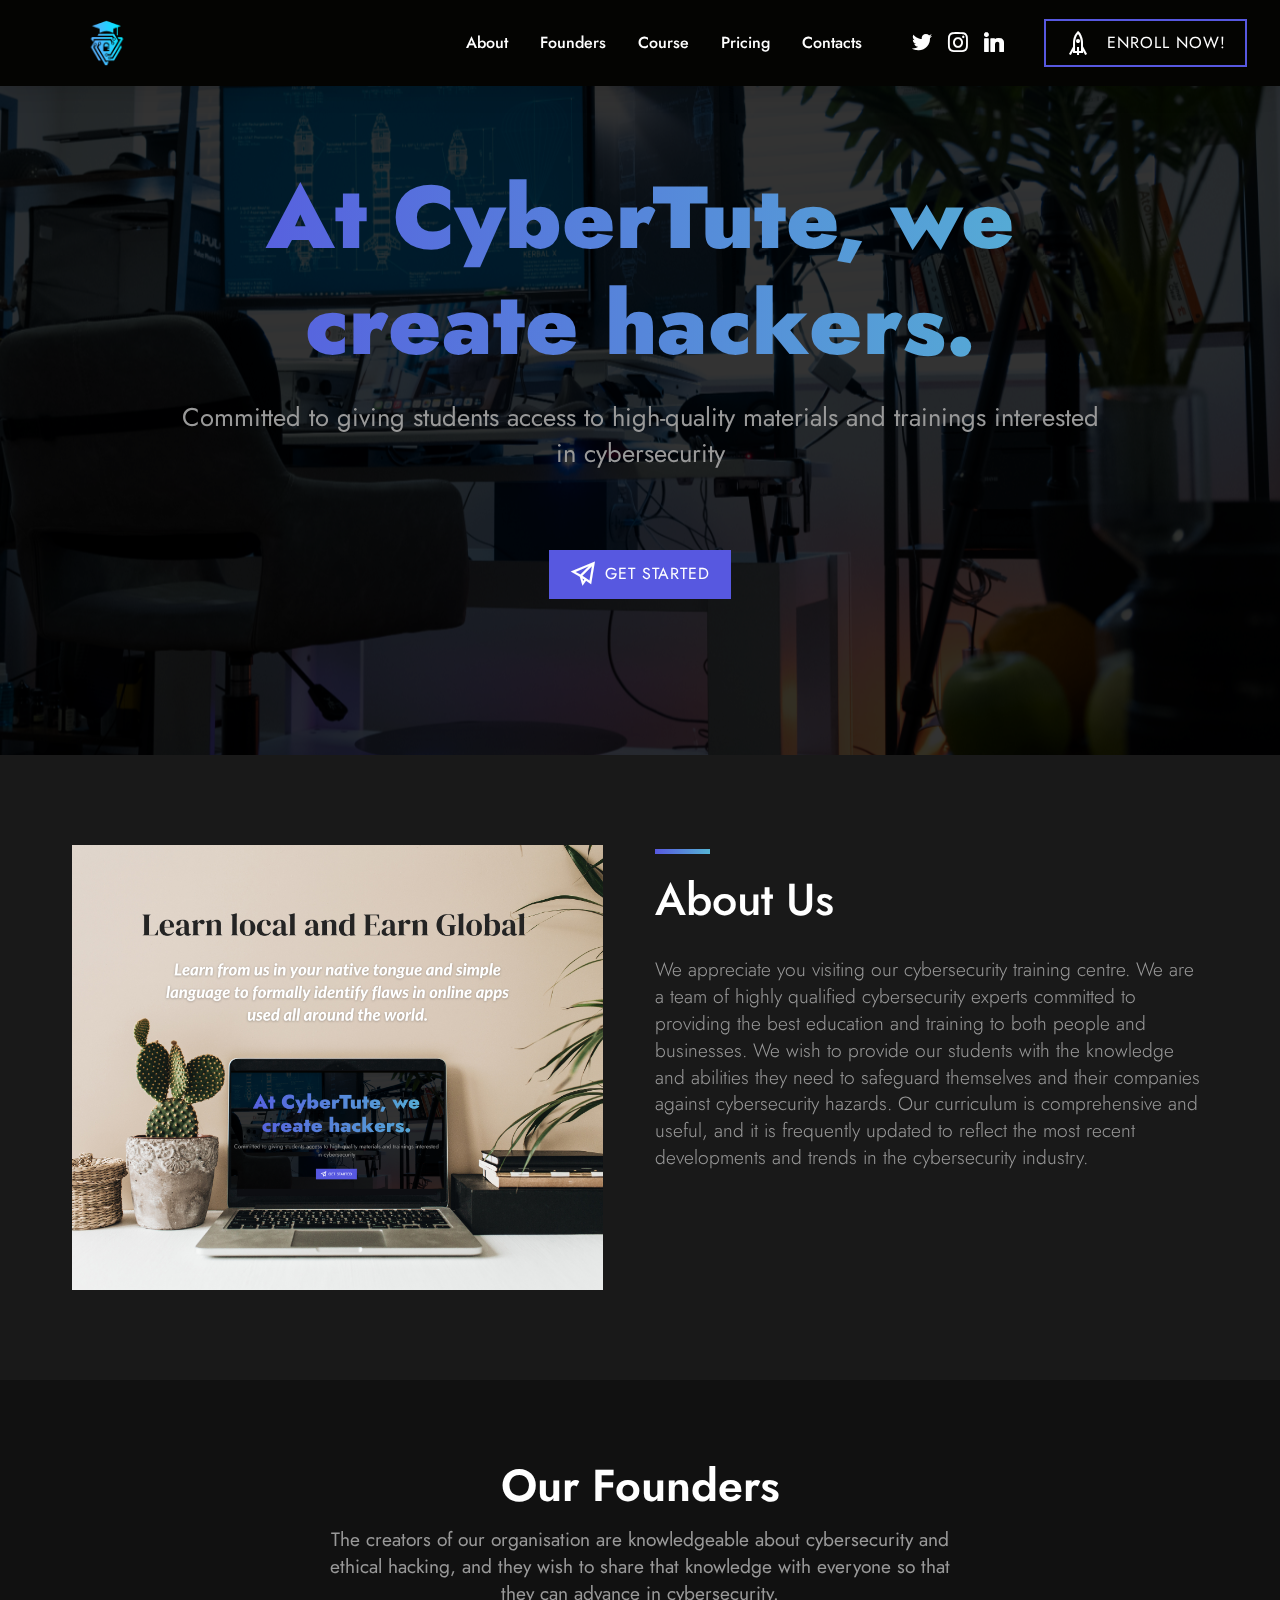
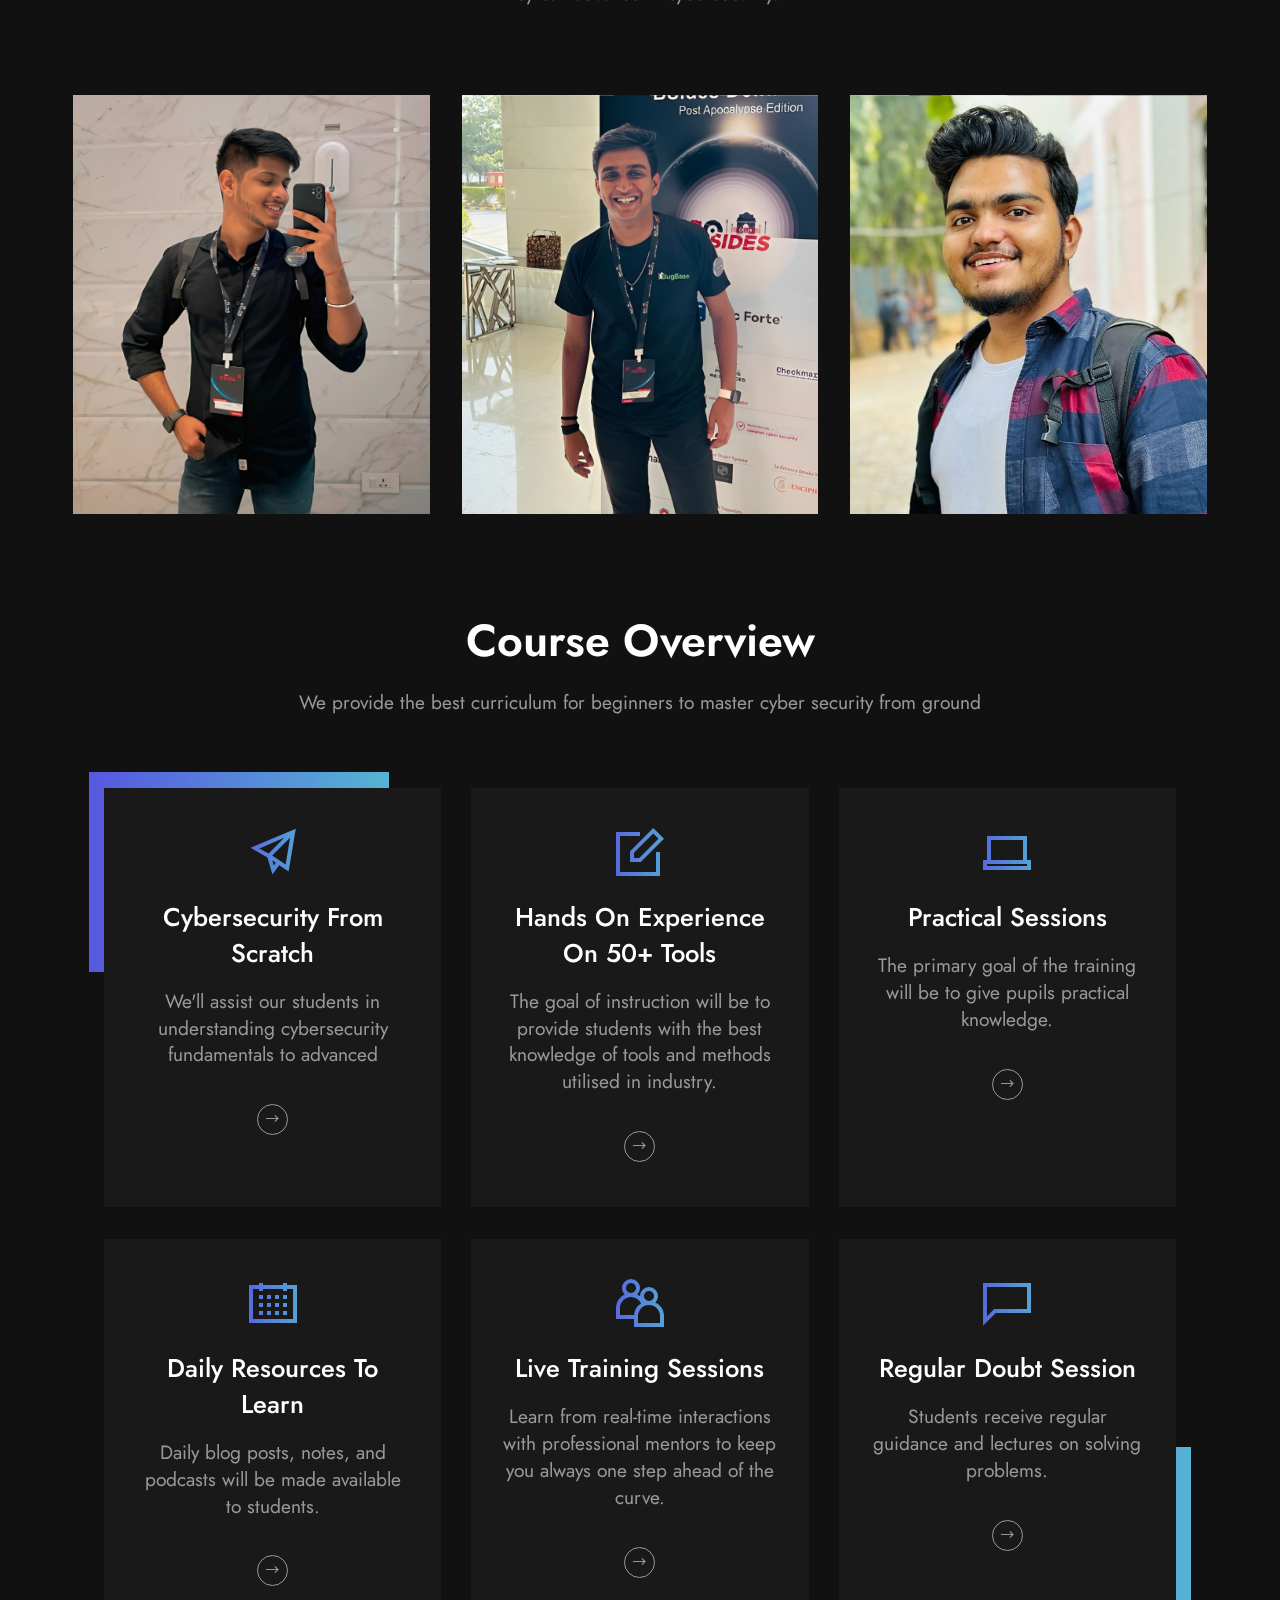
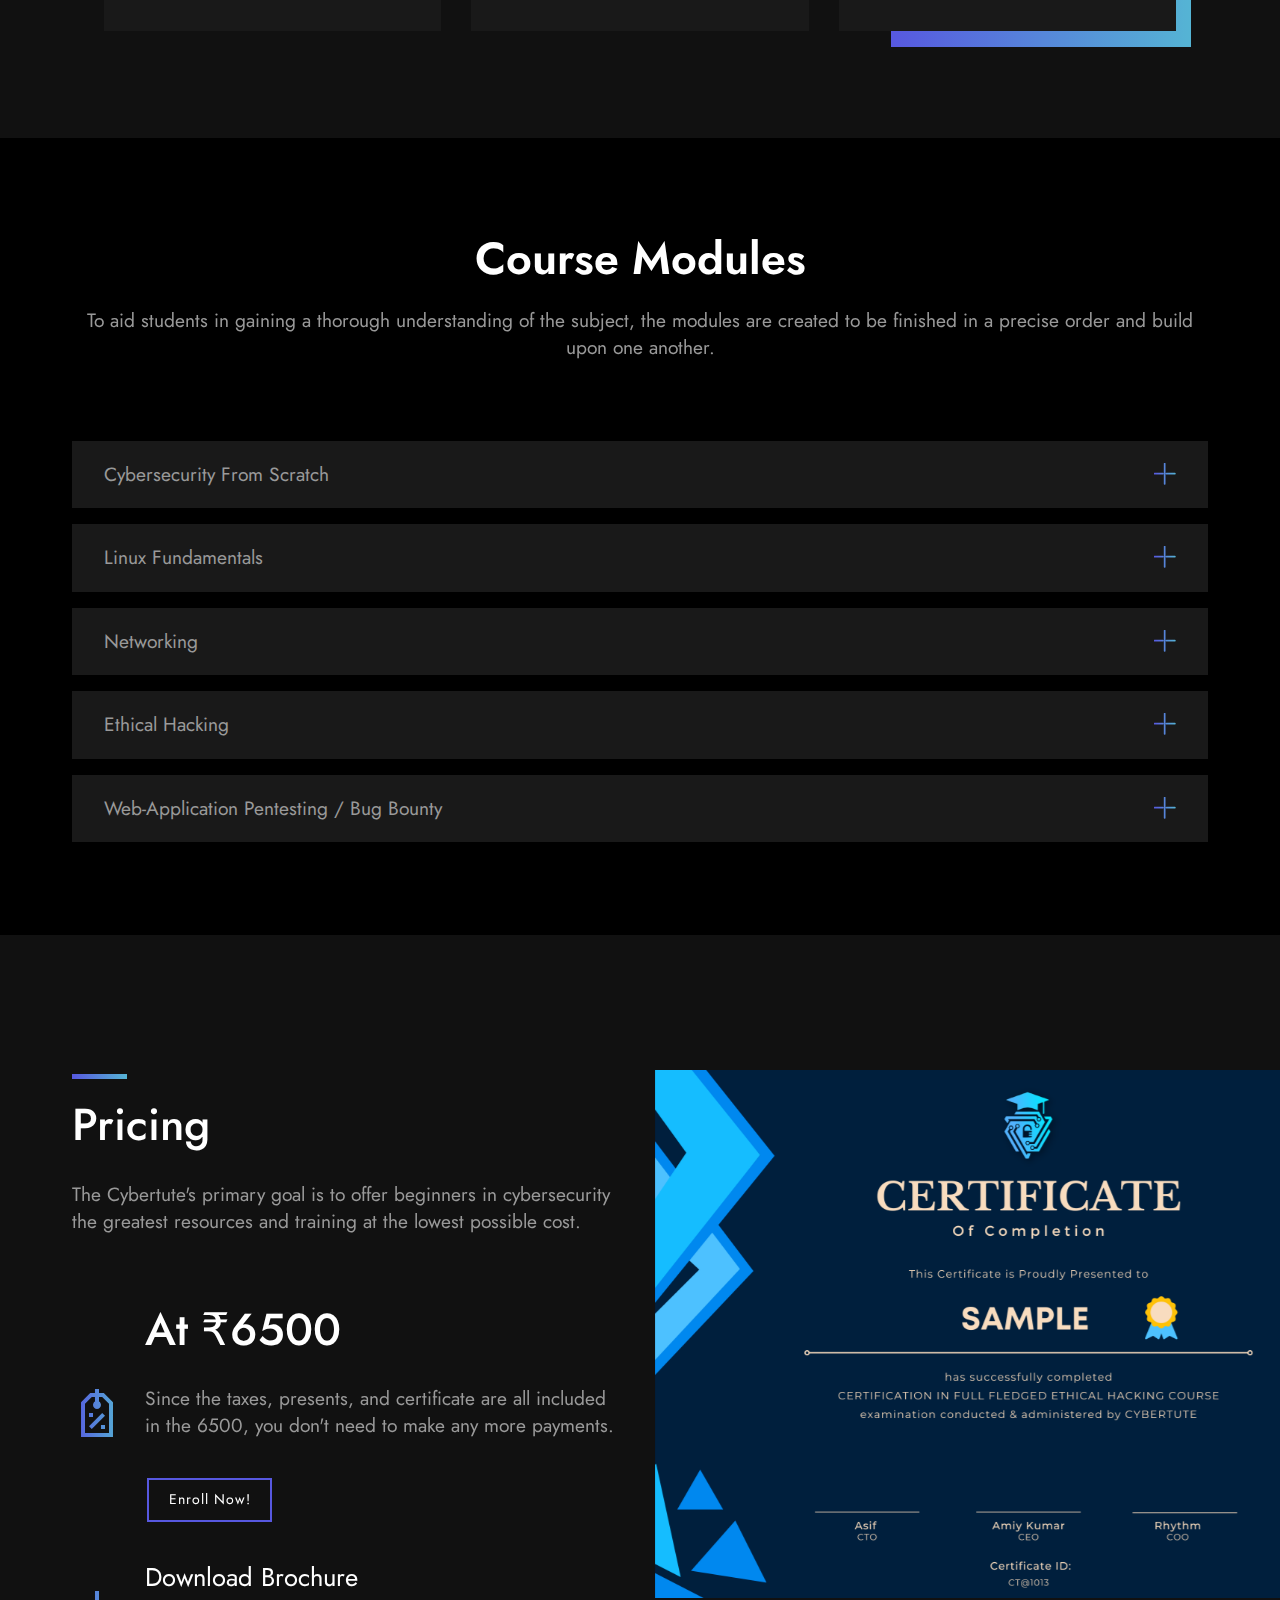
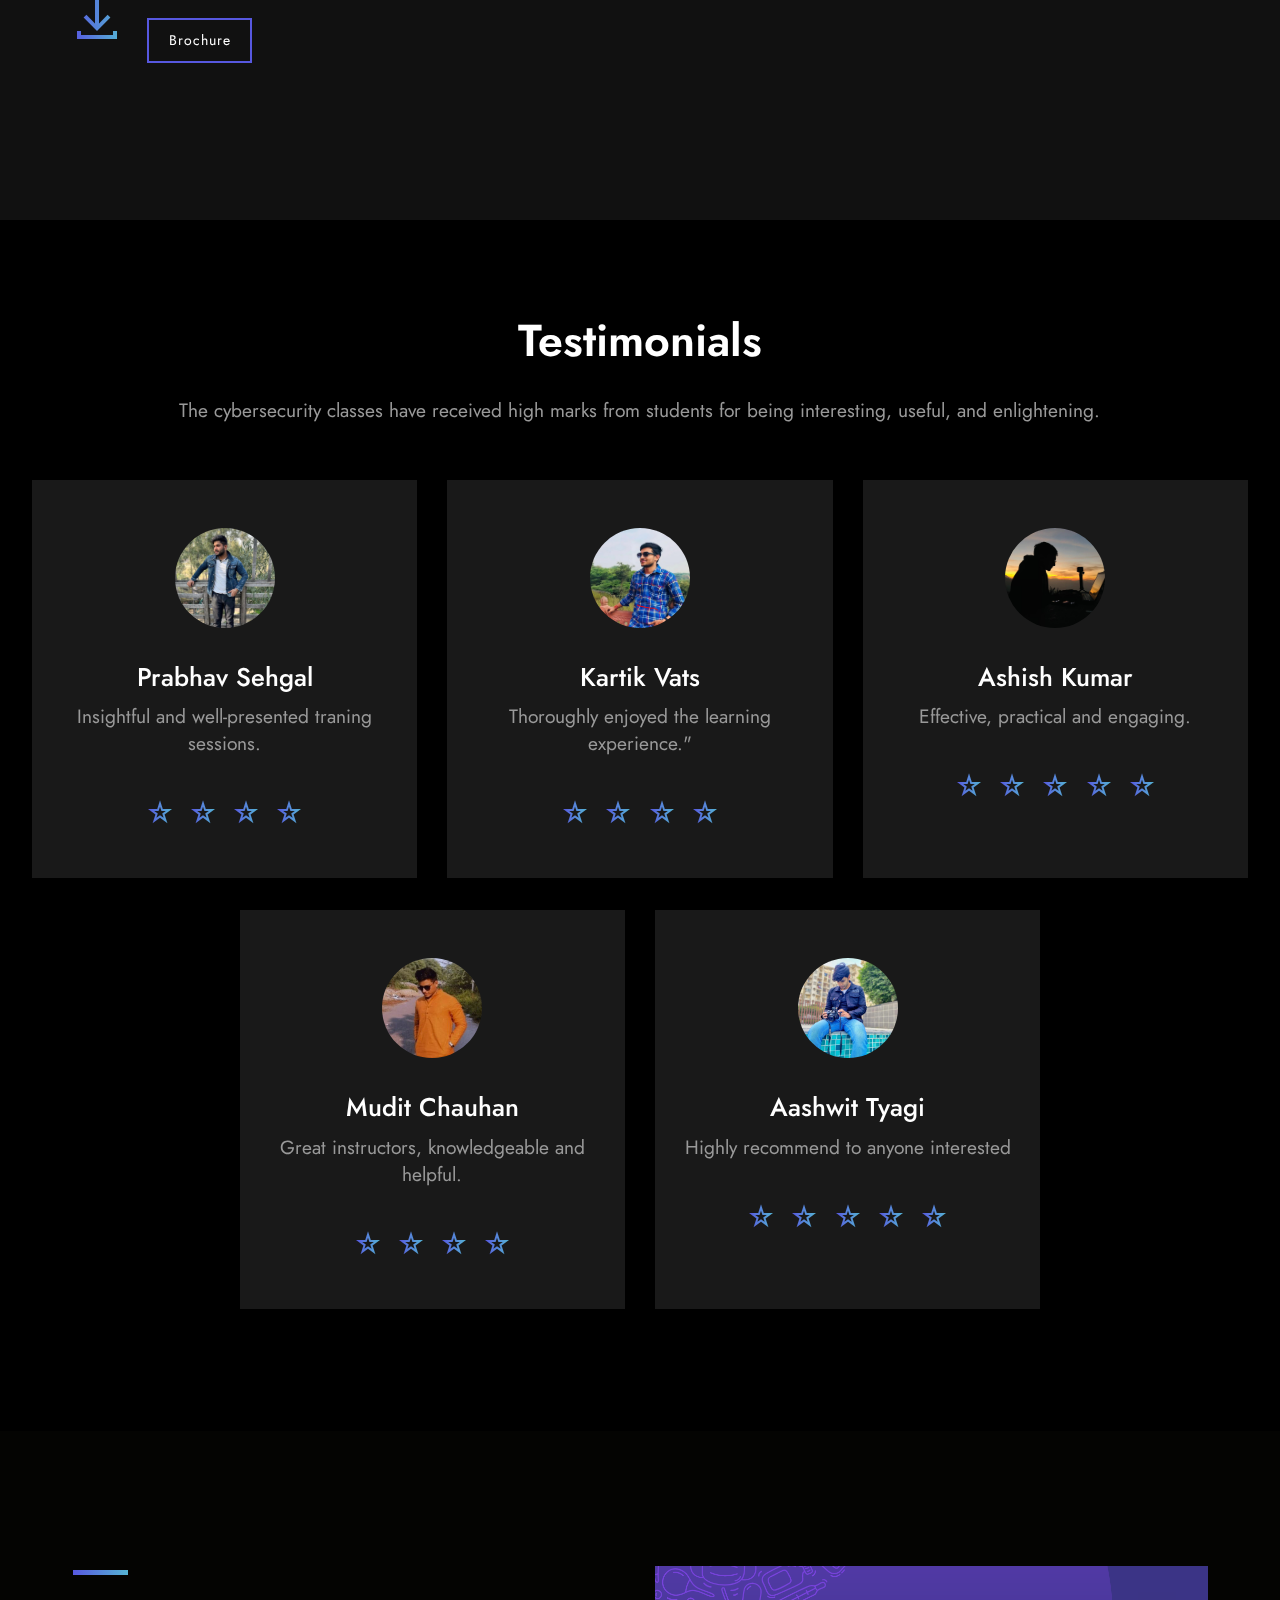
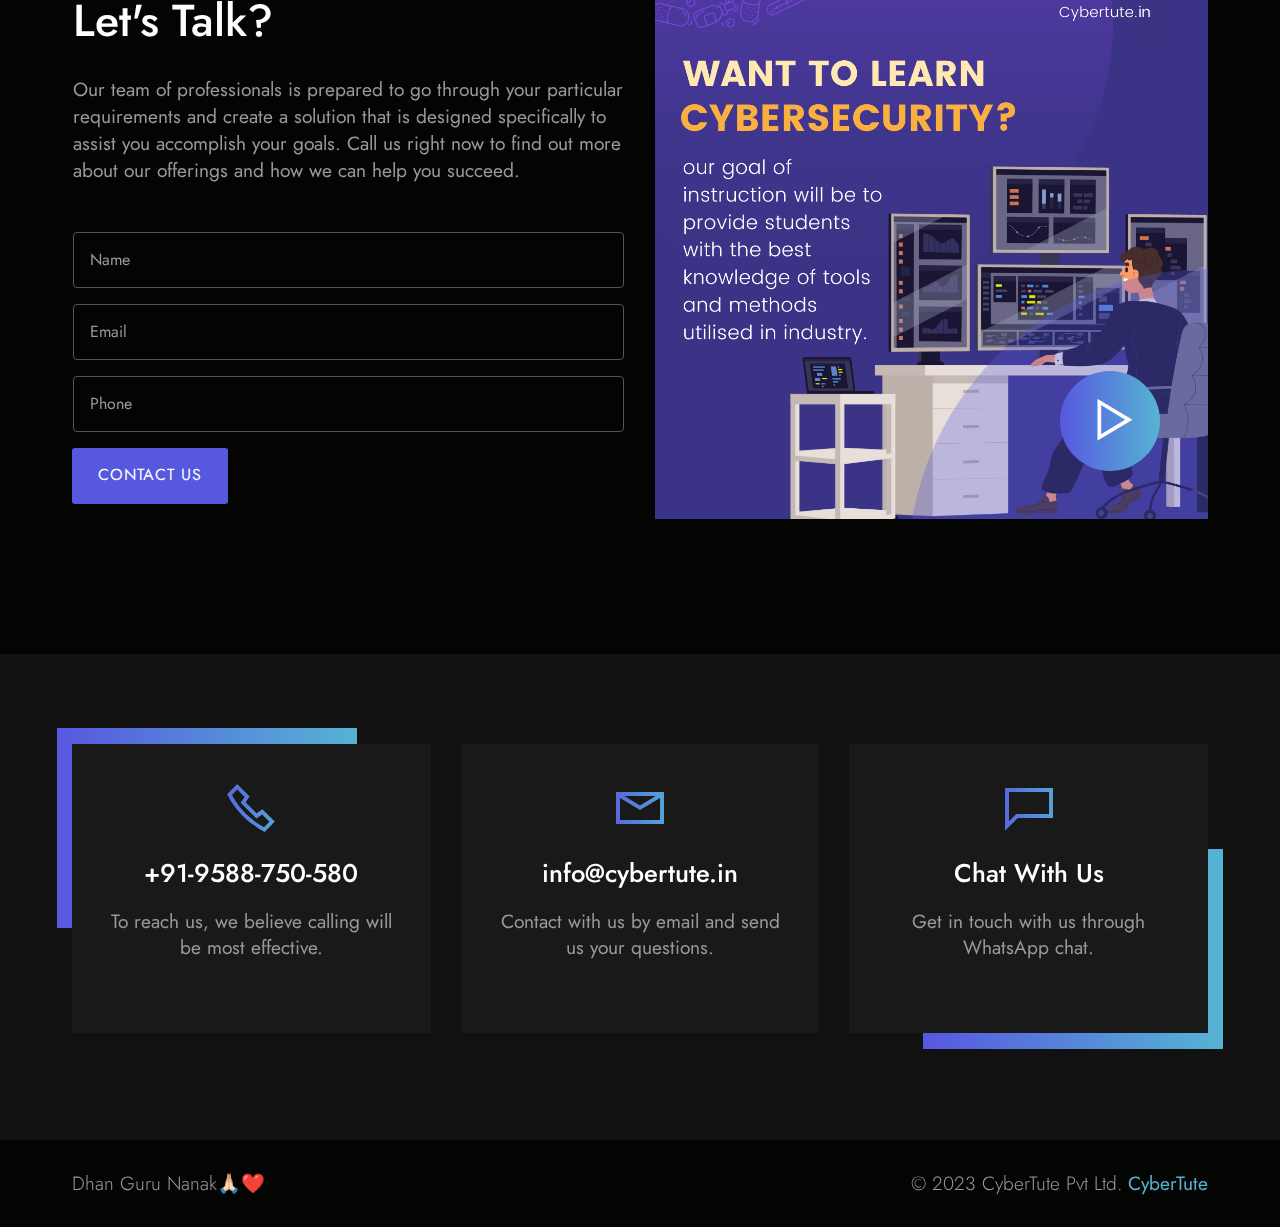
==== index.html @ b5f830bb "Add files via upload" ====
<!DOCTYPE html>
<html>

<head>
    <meta charset="UTF-8">
    <meta http-equiv="X-UA-Compatible" content="IE=edge">
    <meta name="viewport" content="width=device-width, initial-scale=1, minimum-scale=1">
    <link rel="shortcut icon" href="assets/images/3ad289c51fdf3aebe59d4b118b53c4a8.ico/favicon-96x96.png"
        type="image/x-icon">
    <meta name="description" content="CyberTute -Learn Local and Earn Global">


    <title>CyberTute - Learn Local and Earn Global</title>
    <link rel="stylesheet" href="assets/web/assets/mobirise-icons/mobirise-icons.css">
    <link rel="stylesheet" href="assets/web/assets/mobirise-icons2/mobirise2.css">
    <link rel="stylesheet" href="assets/tether/tether.min.css">
    <link rel="stylesheet" href="assets/bootstrap/css/bootstrap.min.css">
    <link rel="stylesheet" href="assets/bootstrap/css/bootstrap-grid.min.css">
    <link rel="stylesheet" href="assets/bootstrap/css/bootstrap-reboot.min.css">
    <link rel="stylesheet" href="assets/dropdown/css/style.css">
    <link rel="stylesheet" href="assets/formstyler/jquery.formstyler.css">
    <link rel="stylesheet" href="assets/formstyler/jquery.formstyler.theme.css">
    <link rel="stylesheet" href="assets/datepicker/jquery.datetimepicker.min.css">
    <link rel="stylesheet" href="assets/socicon/css/styles.css">
    <link rel="stylesheet" href="assets/theme/css/style.css">
    <link rel="preload" as="style" href="assets/mobirise/css/mbr-additional.css">
    <link rel="stylesheet" href="assets/mobirise/css/mbr-additional.css" type="text/css">

    <!-- Google Tag Manager-->
    <!-- <script>
        (function (w, d, s, l, i) {
            w[l] = w[l] || [];
            w[l].push({
                'gtm.start': new Date().getTime(),
                event: 'gtm.js'
            });
            var f = d.getElementsByTagName(s)[0],
                j = d.createElement(s),
                dl = l != 'dataLayer' ? '&l=' + l : '';
            j.async = true;
            j.src =
                '//www.googletagmanager.com/gtm.js?id=' + i + dl;
            f.parentNode.insertBefore(j, f);
        })(window, document, 'script', 'dataLayer', 'GTM-PFK425');
    </script> -->
    <!-- End Google Tag Manager -->

</head>

<body>

    <!-- Google Tag Manager noscript-->
    <noscript><iframe src="//www.googletagmanager.com/ns.html?id=GTM-PFK425" height="0" width="0"
            style="display:none;visibility:hidden"></iframe></noscript>
    <!-- End Google Tag Manager noscript-->
    <section class="menu cid-s1YNw91RvB" once="menu" id="menu1-1">

        <nav class="navbar navbar-dropdown navbar-fixed-top navbar-expand-lg">
            <div class="container">
                <div class="navbar-brand">
                    <header class="s-header">

                        <!-- <span style="height: 144px;">
                            <a href="index.html">
                                <img style="height: 60px;
                                   margin-top: 51px;                                   margin-left: 114px;"
                                    src="assets/images/cybertute.png" alt="Homepage">
                            </a>
                        </span> -->


                        <span class="navbar-caption-wrap"><a class="navbar-caption text-white display-5"
                                href="https://mobirise.com"><img style="height: 70px" ;
                                    src="assets/images/cybertute.png" alt=""></a></span>

                        <!-- <span class="navbar-caption-wrap"><a style="margin-left: 12px;" class="navbar-caption text-white display-5"
                                href="https://mobirise.com">CyberTute</a></span> -->

                </div>
                <button class="navbar-toggler" type="button" data-toggle="collapse"
                    data-target="#navbarSupportedContent" aria-controls="navbarNavAltMarkup" aria-expanded="false"
                    aria-label="Toggle navigation">
                    <div class="hamburger">
                        <span></span>
                        <span></span>
                        <span></span>
                        <span></span>
                    </div>
                </button>
                <div class="collapse navbar-collapse" id="navbarSupportedContent">
                    <ul class="navbar-nav nav-dropdown" data-app-modern-menu="true">
                        <li class="nav-item"><a class="nav-link link text-white display-4" href="#about">
                                About</a></li>
                        <li class="nav-item"><a class="nav-link link text-white display-4" href="#founder">Founders</a>
                        </li>
                        <li class="nav-item"><a class="nav-link link text-white display-4" href="#Course">Course</a>
                        </li>
                        <li class="nav-item"><a class="nav-link link text-white display-4" href="#pricing">Pricing</a>
                        </li>
                        <li class="nav-item"><a class="nav-link link text-white display-4" href="#contact">Contacts</a>
                        </li>
                    </ul>
                    <div class="icons-menu">
                        <a href="https://twitter.com/cyber_tute/" target="_blank">
                            <span class="p-2 mbr-iconfont socicon-twitter socicon"></span>
                        </a>
                        <a href="https://www.instagram.com/cyber_tute/" target="_blank">
                            <span class="p-2 mbr-iconfont socicon-instagram socicon"></span>
                        </a>
                        <a href="https://www.linkedin.com/company/cybertute/" target="_blank">
                            <span class="p-2 mbr-iconfont socicon-linkedin socicon"></span>
                        </a>



                    </div>
                    <div class="navbar-buttons mbr-section-btn"><a class="btn btn-sm btn-primary-outline display-4"
                            href="https://docs.google.com/forms/d/e/1FAIpQLSe3Xk4Qa8RKvpcq4y9gdMBapWpyDVwCEp_wS_FYmdi79Yzllw/viewform"><span
                                class="mobi-mbri mobi-mbri-rocket mbr-iconfont mbr-iconfont-btn"></span>ENROLL NOW!</a>
                    </div>
                </div>
            </div>
        </nav>
    </section>

    <section class="header3 cid-s1YNmF9EpW mbr-parallax-background" id="home">

        <div class="mbr-overlay" style="opacity: 0.8; background-color: rgb(0, 0, 0);"></div>
        <div class="container align-center">
            <div class="row justify-content-center">
                <div class="mbr-white col-md-12 col-lg-10">

                    <h1 class="mbr-section-title mbr-white pb-3 mbr-fonts-style display-1"><strong>At CyberTute, we
                            create hackers.</strong><strong><br></strong></h1>
                    <p class="mbr-text pb-4 mbr-white mbr-regular mbr-fonts-style display-5">Committed to giving
                        students access to high-quality materials and trainings interested in cybersecurity<br>
                    </p>
                    <div class="mbr-section-btn"><a class="btn btn-sm btn-primary display-4"
                            href="https://docs.google.com/forms/d/e/1FAIpQLSe3Xk4Qa8RKvpcq4y9gdMBapWpyDVwCEp_wS_FYmdi79Yzllw/viewform"><span
                                class="mobi-mbri mobi-mbri-paper-plane mbr-iconfont mbr-iconfont-btn"></span>GET
                            STARTED</a></div>
                </div>
            </div>
        </div>
    </section>


    <section class="content2 cid-s1YQ6E1SFC" id="about">


        <div class="container">
            <div class="row justify-content-center">
                <div class="col-lg-6 col-md-12 md-pb">
                    <img src="assets/images/03.jpg" alt="Mobirise">
                </div>

                <div class="col-lg-6 col-md-12 md-pb">
                    <div class="title-wrapper align-left">
                        <div class="line"></div>
                        <h3 class="mbr-section-title mbr-white mbr-semibold pb-3 mbr-fonts-style display-2">About Us
                        </h3>
                        <p class="mbr-text pb-3 mbr-white mbr-light mbr-fonts-style display-7">We appreciate you
                            visiting our cybersecurity training centre. We are a team of highly qualified cybersecurity
                            experts committed to providing the best education and training to both people and
                            businesses. We wish to provide our students with the knowledge and abilities they need to
                            safeguard themselves and their companies against cybersecurity hazards.

                            Our curriculum is comprehensive and useful, and it is frequently updated to reflect the most
                            recent developments and trends in the cybersecurity industry.<br>
                        </p>
                    </div>
                </div>
            </div>
        </div>
    </section>
    <section class="features5 cid-s1YQ4DrGok" id="founder">



        <div class="container">
            <div class="row">
                <div class="col-12 col-md-12 col-lg-7 pb-4">
                    <h4 class="main-subtitle align-center mbr-bold mbr-black mbr-fonts-style display-2">Our Founders
                    </h4>
                    <p class="mbr-section-text align-center mbr-regular mbr-black mbr-fonts-style display-7">The creators of our organisation are knowledgeable about cybersecurity and ethical hacking, and they wish to share that knowledge with everyone so that they can advance in cybersecurity.</p>

                </div>
            </div>

            <a href="https://www.linkedin.com/in/ryh04x/">
            <div class="row">
                <div class="card p-3 col-12 col-md-6 col-lg-4">
                    <div class="card-wrapper card1">
                        <div class="card-box">
                            <h4 class="card-title align-center mbr-bold pb-4 mbr-white mbr-fonts-style display-5">
                                Rhythm</h4>
                            <p class="mbr-text align-center pt-3 mbr-white mbr-regular mbr-fonts-style display-7">
                                Founder & Chief Operating Officer</p>
                        </div>
                    </div>
                </a>
                </div>

                <a href="https://www.linkedin.com/in/amiy-kumar-thecybermusafir-1a9bb01a0/">

                <div class="card p-3 col-12 col-md-6 col-lg-4">
                    <div class="card-wrapper card2">
                        <div class="card-box">
                            <h4 class="card-title align-center mbr-bold pb-4 mbr-white mbr-fonts-style display-5">
                                Amiy Kumar</h4>
                            <p class="mbr-text align-center pt-3 mbr-white mbr-regular mbr-fonts-style display-7">
                                Founder & Chief Executive Officer</p>
                        </div>
                    </div>
                </a>
                </div>
                <div class="card p-3 col-12 col-md-6 col-lg-4">
                    <div class="card-wrapper card3">
                        <div class="card-box">
                            <h4 class="card-title align-center mbr-bold pb-4 mbr-white mbr-fonts-style display-5">
                                Asif</h4>
                            <p class="mbr-text align-center pt-3 mbr-white mbr-regular mbr-fonts-style display-7">
                                Founder & Chief Technology Officer</p>
                        </div>
                    </div>
                </div>
            </div>
        </div>
    </section>
    <section class="features4 cid-s1YNzGfN84" id="Course">


        <div class="container">
            <div class="row">
                <div class="col-12 col-md-12">
                    <div class="section-head text-center">
                        <h2 style="color: #ffffff;" class="mbr-section-title mbr-bold pb-2 mbr-fonts-style display-2">
                            Course Overview</h2>
                        <p class="mbr-section-text align-center pb-4 mbr-regular mbr-black mbr-fonts-style display-7">
                            We provide the best curriculum for beginners to master cyber security from ground</p>
                    </div>

                    <div class="container mbr-white">
                        <div class="row justify-content-center">
                            <div class="card first col-12 col-md-6 col-lg-4">
                                <div class="card-wrapper align-center">
                                    <div class="img-wrapper">
                                        <span class="mbr-iconfont mobi-mbri-paper-plane mobi-mbri"></span>
                                    </div>
                                    <div class="card-box align-center">

                                        <h4 class="mbr-section-title pb-2 mbr-semibold mbr-fonts-style display-5">
                                            Cybersecurity From
                                            Scratch
                                        </h4>
                                        <p
                                            class="mbr-section-text align-center mbr-regular pb-2 mbr-fonts-style display-7">
                                            We'll assist our students in understanding cybersecurity fundamentals to
                                            advanced</p>

                                        <div class="link-wrapper">
                                            <span class="mbr-iconfont mobi-mbri-right mobi-mbri"></span>
                                        </div>
                                    </div>
                                </div>
                            </div>
                            <div class="card col-12 col-md-6 col-lg-4">
                                <div class="card-wrapper align-center">
                                    <div class="img-wrapper">
                                        <span class="mbr-iconfont mobi-mbri-edit mobi-mbri"></span>
                                    </div>
                                    <div class="card-box align-center">

                                        <h4 class="mbr-section-title pb-2 mbr-semibold mbr-fonts-style display-5">Hands
                                            On Experience On 50+ Tools</h4>
                                        <p
                                            class="mbr-section-text align-center mbr-regular pb-2 mbr-fonts-style display-7">
                                            The goal of instruction will be to provide students with the best knowledge
                                            of tools and methods utilised in industry.</p>

                                        <div class="link-wrapper">
                                            <span class="mbr-iconfont mobi-mbri-right mobi-mbri"></span>
                                        </div>
                                    </div>
                                </div>
                            </div>
                            <div class="card col-12 col-md-6 col-lg-4">
                                <div class="card-wrapper align-center">
                                    <div class="img-wrapper">
                                        <span class="mbr-iconfont mobi-mbri-laptop mobi-mbri"></span>
                                    </div>
                                    <div class="card-box align-center">

                                        <h4 class="mbr-section-title pb-2 mbr-semibold mbr-fonts-style display-5">
                                            Practical Sessions</h4>
                                        <p
                                            class="mbr-section-text align-center mbr-regular pb-2 mbr-fonts-style display-7">
                                            The primary goal of the training will be to give pupils practical knowledge.
                                        </p>

                                        <div class="link-wrapper">
                                            <span class="mbr-iconfont mobi-mbri-right mobi-mbri"></span>
                                        </div>
                                    </div>
                                </div>
                            </div>
                            <div class="card col-12 col-md-6 col-lg-4">
                                <div class="card-wrapper align-center">
                                    <div class="img-wrapper">
                                        <span class="mbr-iconfont mobi-mbri-calendar mobi-mbri"></span>
                                    </div>
                                    <div class="card-box align-center">

                                        <h4 class="mbr-section-title pb-2 mbr-semibold mbr-fonts-style display-5">Daily
                                            Resources To Learn
                                        </h4>
                                        <p
                                            class="mbr-section-text align-center mbr-regular pb-2 mbr-fonts-style display-7">
                                            Daily blog posts, notes, and podcasts will be made available to students.
                                        </p>

                                        <div class="link-wrapper">
                                            <span class="mbr-iconfont mobi-mbri-right mobi-mbri"></span>
                                        </div>
                                    </div>
                                </div>
                            </div>
                            <div class="card col-12 col-md-6 col-lg-4">
                                <div class="card-wrapper align-center">
                                    <div class="img-wrapper">
                                        <span class="mbr-iconfont mobi-mbri-users mobi-mbri"></span>
                                    </div>
                                    <div class="card-box align-center">

                                        <h4 class="mbr-section-title pb-2 mbr-semibold mbr-fonts-style display-5">Live
                                            Training Sessions
                                        </h4>
                                        <p
                                            class="mbr-section-text align-center mbr-regular pb-2 mbr-fonts-style display-7">
                                            Learn from real-time interactions with professional mentors to keep you
                                            always one step ahead of the curve.</p>

                                        <div class="link-wrapper">
                                            <span class="mbr-iconfont mobi-mbri-right mobi-mbri"></span>
                                        </div>
                                    </div>
                                </div>
                            </div>
                            <div class="card last col-12 col-md-6 col-lg-4">
                                <div class="card-wrapper align-center">
                                    <div class="img-wrapper">
                                        <span class="mbr-iconfont mobi-mbri-chat mobi-mbri"></span>
                                    </div>
                                    <div class="card-box align-center">

                                        <h4 class="mbr-section-title pb-2 mbr-semibold mbr-fonts-style display-5">
                                            Regular Doubt Session</h4>
                                        <p
                                            class="mbr-section-text align-center mbr-regular pb-2 mbr-fonts-style display-7">
                                            Students receive regular guidance and lectures on solving problems.</p>

                                        <div class="link-wrapper">
                                            <span class="mbr-iconfont mobi-mbri-right mobi-mbri"></span>
                                        </div>
                                    </div>
                                </div>
                            </div>
                        </div>
                    </div>
    </section>

    <section class="accordion1 cid-s1YPFUMG3v" id="accordions1-a">




        <div class="container">
            <div class="row">
                <div class="col-12 col-md-12">
                    <div class="section-head text-center">
                        <h2 class="mbr-section-title mbr-bold pb-2 mbr-fonts-style display-2">
                            Course Modules</h2>
                        <p class="mbr-section-text align-center pb-4 mbr-regular mbr-black mbr-fonts-style display-7">
                            To aid students in gaining a thorough understanding of the subject, the modules are created to be finished in a precise order and build upon one another.</p>
                    </div>
                    <div class="clearfix"></div>
                    <div id="bootstrap-toggle" class="toggle-panel accordionStyles tab-content">
                        <div class="card">
                            <div class="card-header" role="tab" id="headingOne">
                                <a role="button" class="collapsed panel-title" data-toggle="collapse" data-core=""
                                    href="#collapse1_5" aria-expanded="false" aria-controls="collapse1">
                                    <h4 class="mbr-regular mbr-fonts-style display-7">Cybersecurity From Scratch
                                    </h4>
                                    <span class="sign mbr-iconfont mbri-plus inactive"></span>
                                </a>
                            </div>
                            <div id="collapse1_5" class="panel-collapse noScroll collapse" role="tabpanel"
                                aria-labelledby="headingOne">
                                <div class="panel-body">
                                    <p class="mbr-fonts-style mbr-regular mbr-text panel-text display-7">
                                        <div class="spb-asset-content" style="margin-top: 0px;margin-bottom: 0px;">

                                            <ol style="color: white;">
                                                <li style="font-size: 20px; margin: 10px 0px;">Introduction To
                                                    Cybersecurity</li>
                                                <li style="font-size: 20px; margin: 10px 0px;">Different Domains Of Cybersecurity 
                                                </li>
                                                <li style="font-size: 20px; margin: 10px 0px;">The CIA Triad 
                                                </li>
                                                <li style="font-size: 20px; margin: 10px 0px;">Malware 
                                                </li>
                                                <li style="font-size: 20px; margin: 10px 0px;">Social Engineering And Phishing
                                                </li>
                                                <li style="font-size: 20px; margin: 10px 0px;">Denial-of-Service</li>
                        
                                                
                                                
                                            </ol></p>
                                </div>
                            </div>
                        </div>
                        <div class="card">
                            <div class="card-header" role="tab" id="headingTwo">
                                <a role="button" class="collapsed panel-title" data-toggle="collapse" data-core=""
                                    href="#collapse2_5" aria-expanded="false" aria-controls="collapse2">
                                    <h4 class="mbr-regular mbr-fonts-style display-7">Linux Fundamentals</h4>
                                    <span class="sign mbr-iconfont mbri-plus inactive"></span>
                                </a>

                            </div>
                            <div id="collapse2_5" class="panel-collapse noScroll collapse" role="tabpanel"
                                aria-labelledby="headingTwo">
                                <div class="panel-body">
                                    <p class="mbr-fonts-style mbr-regular mbr-text panel-text display-7">
                                        <div class="spb-asset-content" style="margin-top: 0px;margin-bottom: 0px;">

                                            <ol style="color: white;">
                                                <li style="font-size: 20px; margin: 10px 0px;">Lab Setup Kali Linux</li>
                                                <li style="font-size: 20px; margin: 10px 0px;">Introduction To Linux
                                                </li>
                                                <li style="font-size: 20px; margin: 10px 0px;">File System 
                                                </li>
                                                <li style="font-size: 20px; margin: 10px 0px;">User Administration </li>
                                                <li style="font-size: 20px; margin: 10px 0px;">File Permission</li>
                                                <li style="font-size: 20px; margin: 10px 0px;">Linux Commands</li>                                                
                                                
                                            </ol>
                                    </p>
                                </div>
                            </div>
                        </div>
                        <div class="card">
                            <div class="card-header" role="tab" id="headingThree">
                                <a role="button" class="collapsed panel-title" data-toggle="collapse" data-core=""
                                    href="#collapse3_5" aria-expanded="false" aria-controls="collapse3">
                                    <h4 class="mbr-regular mbr-fonts-style display-7">Networking</h4>
                                    <span class="sign mbr-iconfont mbri-plus inactive"></span>
                                </a>
                            </div>
                            <div id="collapse3_5" class="panel-collapse noScroll collapse" role="tabpanel"
                                aria-labelledby="headingThree">
                                <div class="panel-body">
                                    <p class="mbr-fonts-style mbr-regular mbr-text panel-text display-7">
                                        <div class="spb-asset-content" style="margin-top: 0px;margin-bottom: 0px;">

                                            <ol style="color: white;">
                                                <li style="font-size: 20px; margin: 10px 0px;">Introduction To Networking
                                                </li>
                                                <li style="font-size: 20px; margin: 10px 0px;">IPV4 and IPV6
                                                </li>
                                                <li style="font-size: 20px; margin: 10px 0px;">OSI Model 
                                                </li>
                                                <li style="font-size: 20px; margin: 10px 0px;">7 Layers Of OSI Model
                                                </li>
                                                <li style="font-size: 20px; margin: 10px 0px;">TCP/IP Model</li>
                                                <li style="font-size: 20px; margin: 10px 0px;">Tools For Network Security</li>                                                
                                                
                                            </ol>
                                    </p>
                                </div>
                            </div>
                        </div>
                        <div class="card">
                            <div class="card-header" role="tab" id="headingThree">
                                <a role="button" class="collapsed panel-title" data-toggle="collapse" data-core=""
                                    href="#collapse4_5" aria-expanded="false" aria-controls="collapse4">
                                    <h4 class="mbr-regular mbr-fonts-style display-7">Ethical Hacking
                                    </h4>
                                    <span class="sign mbr-iconfont mbri-plus inactive"></span>
                                </a>
                            </div>
                            <div id="collapse4_5" class="panel-collapse noScroll collapse" role="tabpanel"
                                aria-labelledby="headingThree">
                                <div class="panel-body">
                                    <p class="mbr-fonts-style mbr-regular mbr-text panel-text display-7">
                                        <div class="spb-asset-content" style="margin-top: 0px;margin-bottom: 0px;">

                                            <ol style="color: white;">
                                                <li style="font-size: 20px; margin: 10px 0px;">Introduction to Ethical Hacking</li>
                                                <li style="font-size: 20px; margin: 10px 0px;">Foot Printing and Reconnaissance</li>
                                                <li style="font-size: 20px; margin: 10px 0px;">Scanning Networks</li>
                                                <li style="font-size: 20px; margin: 10px 0px;">Enumeration</li>
                                                <li style="font-size: 20px; margin: 10px 0px;">Vulnerability Analysis</li>
                                                <li style="font-size: 20px; margin: 10px 0px;">System Hacking
                                                </li>
                                                <li style="font-size: 20px; margin: 10px 0px;">Malware Threats</li>
                                                <li style="font-size: 20px; margin: 10px 0px;">Sniffing</li>
                                                <li style="font-size: 20px; margin: 10px 0px;">Social Engineering</li>
                                                <li style="font-size: 20px; margin: 10px 0px;">Denial-of-Service</li>
                                                <li style="font-size: 20px; margin: 10px 0px;">Session Hijacking</li>
                                                <li style="font-size: 20px; margin: 10px 0px;">Evading IDS, Firewalls, and Honeypots</li>
                                                <li style="font-size: 20px; margin: 10px 0px;">Hacking Web Servers</li>
                                                <li style="font-size: 20px; margin: 10px 0px;">Hacking Web Applications
                                                </li>
                                                <li style="font-size: 20px; margin: 10px 0px;">Hacking Wireless Networks
                                                </li>
                                                <li style="font-size: 20px; margin: 10px 0px;">Hacking Mobile Platforms</li>
                                                <li style="font-size: 20px; margin: 10px 0px;">IoT and OT Hacking</li>
                                                <li style="font-size: 20px; margin: 10px 0px;">Cloud Computing
                                                </li>
                                                <li style="font-size: 20px; margin: 10px 0px;">Cryptography</li>
                                                
                                            </ol>
                                    </p>
                                </div>
                            </div>
                        </div>
                        <div class="card">
                            <div class="card-header" role="tab" id="headingThree">
                                <a role="button" class="collapsed panel-title" data-toggle="collapse" data-core=""
                                    href="#collapse5_5" aria-expanded="false" aria-controls="collapse5">
                                    <h4 class="mbr-regular mbr-fonts-style display-7">Web-Application Pentesting / Bug
                                        Bounty</h4>
                                    <span class="sign mbr-iconfont mbri-plus inactive"></span>
                                </a>
                            </div>
                            <div id="collapse5_5" class="panel-collapse noScroll collapse" role="tabpanel"
                                aria-labelledby="headingThree">
                                <div class="panel-body">
                                    <p class="mbr-fonts-style mbr-regular mbr-text panel-text display-7">
                                    <div class="spb-asset-content" style="margin-top: 0px;margin-bottom: 0px;">

                                        <ol style="color: white;">
                                            <li style="font-size: 20px; margin: 10px 0px;">Remote Code Execution</li>
                                            <li style="font-size: 20px; margin: 10px 0px;">SQL Injection (SQLi)</li>
                                            <li style="font-size: 20px; margin: 10px 0px;">Reflected, Stored and DOM-based Cross Site Scripting (XSS)</li>
                                            <li style="font-size: 20px; margin: 10px 0px;">Cross Site Request Forgery (CSRF)</li>
                                            <li style="font-size: 20px; margin: 10px 0px;">Server-Side Request Forgery
                                                (SSRF)</li>
                                            <li style="font-size: 20px; margin: 10px 0px;">Directory Bruteforcing
                                            </li>
                                            <li style="font-size: 20px; margin: 10px 0px;">Auth Bypass</li>
                                            <li style="font-size: 20px; margin: 10px 0px;">Insecure Direct Object Reference Prevention (IDOR)</li>
                                            <li style="font-size: 20px; margin: 10px 0px;">File Inclusion (LFI) (RFI)</li>
                                            <li style="font-size: 20px; margin: 10px 0px;">File Upload</li>
                                            <li style="font-size: 20px; margin: 10px 0px;">SSL Related Bugs</li>
                                            <li style="font-size: 20px; margin: 10px 0px;">Session Fixation</li>
                                            <li style="font-size: 20px; margin: 10px 0px;">Clickjacking</li>
                                            <li style="font-size: 20px; margin: 10px 0px;">EXIF Metadata Not Stripped From Uploaded Images
                                            </li>
                                            <li style="font-size: 20px; margin: 10px 0px;">Google Dork
                                            </li>
                                            <li style="font-size: 20px; margin: 10px 0px;">FTP Unauth </li>
                                            <li style="font-size: 20px; margin: 10px 0px;">Broken Link Hijacking</li>
                                            <li style="font-size: 20px; margin: 10px 0px;">CMS Vulnerebility</li>
                                            <li style="font-size: 20px; margin: 10px 0px;">HTML Injection
                                            </li>
                                            <li style="font-size: 20px; margin: 10px 0px;">Origin IP</li>
                                            <li style="font-size: 20px; margin: 10px 0px;">Parameter Tampering</li>
                                            <li style="font-size: 20px; margin: 10px 0px;">CORS</li>
                                            <!-- <li style="font-size: 20px; margin: 10px 0px;">Privilege Escalation</li>
                                            <li style="font-size: 20px; margin: 10px 0px;">Log Poisoning</li>
                                            <li style="font-size: 20px; margin: 10px 0px;">Weak SSL Ciphers</li>
                                            <li style="font-size: 20px; margin: 10px 0px;">Cookie Modification</li>
                                            <li style="font-size: 20px; margin: 10px 0px;">Source Code Analysis</li>
                                            <li style="font-size: 20px; margin: 10px 0px;">HTTP Header modification</li>
                                            <li style="font-size: 20px; margin: 10px 0px;">Session Fixation</li>
                                            <li style="font-size: 20px; margin: 10px 0px;">Clickjacking</li> -->

                                        </ol>

                                    </div>
                                    </p>
                                </div>
                            </div>
                        </div>
                        <!-- <div class="card">
                            <div class="card-header" role="tab" id="headingThree">
                                <a role="button" class="collapsed panel-title" data-toggle="collapse" data-core=""
                                    href="#collapse6_5" aria-expanded="false" aria-controls="collapse6">
                                    <h4 class="mbr-regular mbr-fonts-style display-7">Hands On Experience On 50+ Tools</h4>
                                    <span class="sign mbr-iconfont mbri-plus inactive"></span>
                                </a>
                            </div> -->
                        <div id="collapse6_5" class="panel-collapse noScroll collapse" role="tabpanel"
                            aria-labelledby="headingThree">
                            <div class="panel-body">
                                <p class="mbr-fonts-style mbr-regular mbr-text panel-text display-7">
                                    Donec facilisis felis arcu, vitae vestibulum massa lobortis eget. Ut
                                    pellentesque purus feugiat, tristique magna ac, luctus est. Vivamus sit amet
                                    magna venenatis, bibendum erat eu, tincidunt justo. Aenean viverra sollicitudin
                                    neque, sed bibendum nulla
                                    mollis id. Aenean massa velit, sollicitudin quis elementum sit amet, vehicula
                                    sed nunc. Proin sit amet aliquet dui.</p>
                            </div>
                        </div>
                    </div>
                </div>
            </div>
        </div>
        </div>
    </section>

    <section class="features2 cid-s1YPl57Et0" id="pricing">



        <div class="container">
            <div class="row justify-content-center">
                <div class="col-lg-6 col-md-12 md-pb">
                    <div class="title-wrapper align-left">
                        <div class="line"></div>
                        <h3 class="mbr-section-title mbr-white mbr-semibold pb-3 mbr-fonts-style display-2">Pricing</h3>
                        <p class="mbr-text pb-3 mbr-white mbr-regular mbr-fonts-style display-7">The Cybertute's primary goal is to offer beginners in cybersecurity the greatest resources and training at the lowest possible cost.<br></p>

                    </div>

                    <div class="row">
                        <div class="card p-3 col-12 col-md-12 col-lg-12">
                            <div class="card-wrapper">
                                <div class="icon-wrapper">
                                    <span class="mbr-iconfont mobi-mbri-sale mobi-mbri"></span>
                                </div>
                                <div class="card-box">
                                    <!-- <h5 class="card-title mbr-regular pb-1 mbr-black mbr-fonts-style display-5"></h5> -->
                                    <h3 class="mbr-section-title mbr-white mbr-semibold pb-3 mbr-fonts-style display-2">At ₹6500 </h3>
                                    <p class="card-text mbr-regular mbr-black mbr-fonts-style display-7">Since the taxes, presents, and certificate are all included in the 6500, you don't need to make any more payments.</p>
                                    <div class="navbar-buttons mbr-section-btn"><a
                                            class="btn btn-sm btn-primary-outline display-0"
                                            href="https://docs.google.com/forms/d/e/1FAIpQLSe3Xk4Qa8RKvpcq4y9gdMBapWpyDVwCEp_wS_FYmdi79Yzllw/viewform">Enroll
                                            Now!</a>
                                    </div>
                                </div>

                            </div>
                        </div>
                        <div class="card p-3 col-12 col-md-6 col-lg-12">
                            <div class="card-wrapper">
                                <div class="icon-wrapper">
                                    <span class="mbr-iconfont mobi-mbri-download mobi-mbri"></span>
                                </div>
                                <div class="card-box">
                                    <h5 class="card-title mbr-regular pb-1 mbr-black mbr-fonts-style display-5">
                                        Download Brochure</h5>
                                    <div class="navbar-buttons mbr-section-btn"><a
                                            class="btn btn-sm btn-primary-outline display-0"
                                            href="/CyberTute.pdf">Brochure</a>
                                    </div>
                                </div>

                            </div>
                        </div>
                    </div>
                </div>
                <div class="col-lg-6 col-md-12 md-pb">
                    <img src="assets/images/002.jpg" alt="certificate">
                </div>
            </div>
        </div>
    </section>


    <!-- <section class="video1 cid-s1YPL0Q2c0" id="video1-b">


        <div class="container align-center">
            <div class="row justify-content-md-center">
                <div class="mbr-black col-md-12 col-lg-8 pb-5">
                    <h3 class="mbr-section-title mbr-semibold pb-1 align-center mbr-bold mbr-fonts-style display-2">
                        Watch the Video
                    </h3>
                    <p class="mbr-section-text align-center mbr-regular mbr-fonts-style display-7">Lorem ipsum dolor sit
                        amet, consectetur adipisicing elit, sed do eiusmod tempor incididunt ut labore et dolore magna
                        aliqua.</p>
                </div>
                <div class="mbr-white col-md-12 col-12 col-lg-9">
                    <div class="wrapper">
                        <div class="box">
                            <div class="mbr-media show-modal align-center py-2" data-modal=".modalWindow">
                                <div class="icon-wrap">
                                    <span class="mbr-iconfont mobi-mbri-play mobi-mbri"></span>
                                </div>
                            </div>
                        </div>
                    </div>
                </div>
            </div>
        </div>
        <div>
            <div class="modalWindow" style="display: none;">
                <div class="modalWindow-container">
                    <div class="modalWindow-video-container">
                        <div class="modalWindow-video">
                            <iframe width="100%" height="100%" frameborder="0" allowfullscreen="1"
                                data-src="https://www.youtube.com/watch?v=oHIztbY3XvQ"></iframe>
                        </div>
                        <a class="close" role="button" data-dismiss="modal">
                            <span aria-hidden="true" class="mbri-close mbr-iconfont closeModal"></span>
                            <span class="sr-only">Close</span>
                        </a>
                    </div>
                </div>
            </div>
        </div>
    </section> -->

    <section class="testimonials1 cid-s1YPV5pGou" id="testimonials1-c">



        <div class="container-fluid mbr-white">
            <div class="row justify-content-center">
                <div class="col-12 col-md-12 col-lg-10 pb-5">
                    <h4 class="main-title align-center pb-3 mbr-bold mbr-black mbr-fonts-style display-2">
                        Testimonials</h4>
                    <h5 class="main-subtitle align-center mbr-regular mbr-black mbr-fonts-style display-7">The cybersecurity classes have received high marks from students for being interesting, useful, and enlightening. </h5>
                </div>
            </div>
            <div class="row justify-content-center">
                <div class="card col-12 col-md-6 col-lg-4">
                    <div class="card-wrapper align-center">
                        <div class="img-wrapper">
                            <img src="assets/images/face1.jpg" alt="Mobirise">
                        </div>
                        <div class="card-box ">
                            <h3 class="mbr-subtitle mbr-semibold mbr-fonts-style display-5">Prabhav Sehgal</h3>
                            <h4 class="card-title mbr-regular mbr-black mbr-fonts-style display-7">Insightful and well-presented traning sessions.
                            </h4>
                        </div>
                        <div class="text-wrap">
                            <div class="icon-wrapper">
                                <span class="link-icon mobi-mbri-star mobi-mbri"></span>
                            </div>
                            <div class="icon-wrapper">
                                <span class="link-icon mobi-mbri-star mobi-mbri"></span>
                            </div>
                            <div class="icon-wrapper">
                                <span class="link-icon mobi-mbri-star mobi-mbri"></span>
                            </div>
                            <div class="icon-wrapper">
                                <span class="link-icon mobi-mbri-star mobi-mbri"></span>
                            </div>

                        </div>
                    </div>
                </div>
                <div class="card col-12 col-md-6 col-lg-4">
                    <div class="card-wrapper align-center">
                        <div class="img-wrapper">
                            <img src="assets/images/face2.jpg" alt="Mobirise">
                        </div>
                        <div class="card-box ">
                            <h3 class="mbr-subtitle mbr-semibold mbr-fonts-style display-5">Kartik Vats</h3>
                            <h4 class="card-title mbr-regular mbr-black mbr-fonts-style display-7">Thoroughly enjoyed the learning experience."
                            </h4>
                        </div>
                        <div class="text-wrap">

                            <div class="icon-wrapper">
                                <span class="link-icon mobi-mbri-star mobi-mbri"></span>
                            </div>
                            <div class="icon-wrapper">
                                <span class="link-icon mobi-mbri-star mobi-mbri"></span>
                            </div>
                            <div class="icon-wrapper">
                                <span class="link-icon mobi-mbri-star mobi-mbri"></span>
                            </div>
                            <div class="icon-wrapper">
                                <span class="link-icon mobi-mbri-star mobi-mbri"></span>
                            </div>


                        </div>
                    </div>
                </div>
                <div class="card col-12 col-md-6 col-lg-4">
                    <div class="card-wrapper align-center">
                        <div class="img-wrapper">
                            <img src="assets/images/face3.jpg" alt="Mobirise">
                        </div>
                        <div class="card-box ">
                            <h3 class="mbr-subtitle mbr-semibold mbr-fonts-style display-5">Ashish Kumar</h3>
                            <h4 class="card-title mbr-regular mbr-black mbr-fonts-style display-7">Effective, practical and engaging.
                            </h4>
                        </div>
                        <div class="text-wrap">

                            <div class="icon-wrapper">
                                <span class="link-icon mobi-mbri-star mobi-mbri"></span>
                            </div>
                            <div class="icon-wrapper">
                                <span class="link-icon mobi-mbri-star mobi-mbri"></span>
                            </div>
                            <div class="icon-wrapper">
                                <span class="link-icon mobi-mbri-star mobi-mbri"></span>
                            </div>
                            <div class="icon-wrapper">
                                <span class="link-icon mobi-mbri-star mobi-mbri"></span>
                            </div>
                            <div class="icon-wrapper">
                                <span class="link-icon mobi-mbri-star mobi-mbri"></span>
                            </div>
                        </div>
                    </div>
                </div>
                <div class="card col-12 col-md-6 col-lg-4">
                    <div class="card-wrapper align-center">
                        <div class="img-wrapper">
                            <img src="assets/images/face4.jpg" alt="Mobirise">
                        </div>
                        <div class="card-box ">
                            <h3 class="mbr-subtitle mbr-semibold mbr-fonts-style display-5">Mudit Chauhan</h3>
                            <h4 class="card-title mbr-regular mbr-black mbr-fonts-style display-7">Great instructors, knowledgeable and helpful.
                            </h4>
                        </div>
                        <div class="text-wrap">
                            <div class="icon-wrapper">
                                <span class="link-icon mobi-mbri-star mobi-mbri"></span>
                            </div>
                            <div class="icon-wrapper">
                                <span class="link-icon mobi-mbri-star mobi-mbri"></span>
                            </div>
                            <div class="icon-wrapper">
                                <span class="link-icon mobi-mbri-star mobi-mbri"></span>
                            </div>
                            <div class="icon-wrapper">
                                <span class="link-icon mobi-mbri-star mobi-mbri"></span>
                            </div>



                        </div>
                    </div>
                </div>
                <div class="card col-12 col-md-6 col-lg-4">
                    <div class="card-wrapper align-center">
                        <div class="img-wrapper">
                            <img src="assets/images/face5.jpg" alt="Mobirise">
                        </div>
                        <div class="card-box ">
                            <h3 class="mbr-subtitle mbr-semibold mbr-fonts-style display-5">Aashwit Tyagi</h3>
                            <h4 class="card-title mbr-regular mbr-black mbr-fonts-style display-7">Highly recommend to anyone interested
                            </h4>
                        </div>
                        <div class="text-wrap">

                            <div class="icon-wrapper">
                                <span class="link-icon mobi-mbri-star mobi-mbri"></span>
                            </div>
                            <div class="icon-wrapper">
                                <span class="link-icon mobi-mbri-star mobi-mbri"></span>
                            </div>
                            <div class="icon-wrapper">
                                <span class="link-icon mobi-mbri-star mobi-mbri"></span>
                            </div>
                            <div class="icon-wrapper">
                                <span class="link-icon mobi-mbri-star mobi-mbri"></span>
                            </div>
                            <div class="icon-wrapper">
                                <span class="link-icon mobi-mbri-star mobi-mbri"></span>
                            </div>
                        </div>
                    </div>
                </div>
            </div>
        </div>
    </section>

    <section class="form2 cid-s1YPpR5DLc" id="form2-5">


        <div class="container">
            <div class="row jc-sb">
                <div class="col-lg-6 img-col col-md-12 md-pb">
                    <div class="img-wrapper">
                        <div class="mbr-media show-modal align-center" data-modal=".modalWindow">
                            <div class="icon-wrap">
                                <span class="mbr-iconfont mobi-mbri-play mobi-mbri"></span>
                            </div>
                        </div>
                        <img src="assets/images/02.jpg" alt="Mobirise">
                    </div>
                </div>
                <div class="col-lg-6 content col-md-12 md-pb">
                    <div class="title-wrapper align-left">
                        <div class="line"></div>
                        <h3 class="mbr-section-title mbr-white mbr-semibold pb-3 mbr-fonts-style display-2">Let's Talk?
                        </h3>
                        <p class="mbr-text pb-3 mbr-white mbr-regular mbr-fonts-style display-7">Our team of professionals is prepared to go through your particular requirements and create a solution that is designed specifically to assist you accomplish your goals. Call us right now to find out more about our offerings and how we can help you succeed.<br></p>
                    </div>
                    <div class="mbr-form">

                        <form name="contact_form" action="https://formsubmit.co/work4rhythm@gmail.com" method="POST">

                            <div class="form-row">
                                <div hidden="hidden" data-form-alert="" class="alert alert-success col-12">Thanks for
                                    filling out the form!</div>
                                <div hidden="hidden" data-form-alert-danger="" class="alert alert-danger col-12">
                                    Oops...! some problem!
                                </div>
                            </div>
                            <div class="dragArea form-row">
                                <div class="col-lg-12 col-md-12 col-sm-12 form-group" data-for="name">
                                    <input type="text" name="name" placeholder="Name" class="form-control display-7"
                                        value="" id="name-form2-5">
                                </div>
                                <div class="col-lg-12 col-md-12 col-sm-12 form-group">
                                    <input type="email" name="email" placeholder="Email" class="form-control display-7"
                                        value="" id="email-form2-5">
                                </div>
                                <div data-for="phone" class="col-lg-12 col-md-12 col-sm-12 form-group">
                                    <input type="tel" name="phone" placeholder="Phone" class="form-control display-7"
                                        value="" id="phone-form2-5">
                                </div>
                                <div class="col-auto mbr-section-btn"><button type="submit" value="send"
                                        class="btn btn-primary display-4">CONTACT US</button></div>
                            </div>
                        </form>

                        <!--Formbuilder Form-->
                    </div>
                </div>
            </div>
            <div class="modalWindow" style="display: none;">
                <div class="modalWindow-container">
                    <div class="modalWindow-video-container">
                        <div class="modalWindow-video">
                            <iframe width="100%" height="100%" frameborder="0" allowfullscreen="1"
                                data-src="https://youtu.be/mFSN8cWYs24"></iframe>
                        </div>
                        <a class="close" role="button" data-dismiss="modal">
                            <span aria-hidden="true" class="mbri-close mbr-iconfont closeModal"></span>
                            <span class="sr-only">Close</span>
                        </a>
                    </div>
                </div>
            </div>
        </div>
    </section>

    <!-- <section class="map1 cid-s1YPq9DXRB" id="map1-6">



        <div class="google-map"><iframe frameborder="0" style="border:0"
                src="https://www.google.com/maps/embed/v1/place?key=AIzaSyCy9r70T3NYf3PhvVflTo0_zdif2_IoIYs&amp;q=place_id:ChIJn6wOs6lZwokRLKy1iqRcoKw"
                allowfullscreen=""></iframe></div>
    </section> -->

    <section class="contacts2 cid-s1YPyUn2on" id="contact">




        <div class="container mbr-white">
            <div class="row justify-content-center">
                <div class="card first col-12 col-md-6 col-lg-4">

                    <a style="color: #ffffff;" class="xyz" href="tel:+919588750580">


                        <div class="card-wrapper align-center">
                            <div class="img-wrapper">
                                <span class="mbr-iconfont mobi-mbri-phone mobi-mbri"></span>
                            </div>
                            <div class="card-box align-center">

                                <h4 class="mbr-section-title pb-2 mbr-semibold mbr-fonts-style display-5">+91-9588-750-580
                                </h4>
                                <p class="mbr-section-text align-center mbr-regular pb-2 mbr-fonts-style display-7">
                                    To reach us, we believe calling will be most effective.</p>

                                <div class="link-wrapper">

                                </div>
                            </div>
                        </div>
                </div>
                </a>

                <a style="color: #ffffff;" class="xyz" href="mailto:info@cybertute.in">

                    <div class="card col-12 col-md-6 col-lg-4">
                        <div class="card-wrapper align-center">
                            <div class="img-wrapper">
                                <span class="mbr-iconfont mobi-mbri-letter mobi-mbri"></span>
                            </div>
                            <div class="card-box align-center">

                                <h4 class="mbr-section-title pb-2 mbr-semibold mbr-fonts-style display-5">
                                    info@cybertute.in
                                </h4>
                                <p class="mbr-section-text align-center mbr-regular pb-2 mbr-fonts-style display-7">
                                    Contact with us by email and send us your questions.</p>
                                <div class="link-wrapper">
                                    <!-- <div  class="navbar-buttons mbr-section-btn"><a class="btn btn-sm btn-primary-outline display-0"
                        href="https://mobirise.com">Brochure</a>
                            </div> -->
                                </div>
                            </div>
                </a>
            </div>
        </div>


        <a style="color: #ffffff;" class="xyz" href="https://wa.me/+919588750580">

            <div class="card last col-12 col-md-6 col-lg-4">
                <div class="card-wrapper align-center">
                    <div class="img-wrapper">
                        <span class="mbr-iconfont mobi-mbri-chat mobi-mbri"></span>
                    </div>
                    <div class="card-box align-center">

                        <h4 class="mbr-section-title pb-2 mbr-semibold mbr-fonts-style display-5">Chat With Us
                        </h4>
                        <p class="mbr-section-text align-center mbr-regular pb-2 mbr-fonts-style display-7">
                            Get in touch with us through WhatsApp chat.</p>

                    </div>
                </div>
        </a>
        </div>
        </div>
        </div>
        </div>
        </div>
    </section>

    <section class="footer1 cid-s1YPqSpOCZ" once="footers" id="footer1-7">


        <div class="container">
            <div class="row mbr-white justify-content-center">
                <div class="col-12 col-lg-6 col-md-6">
                    <p class="mbr-text1 align-left mbr-fonts-style align-left display-7">Dhan Guru Nanak🙏🏻❤️</p>
                </div>
                <div class="col-12 col-lg-6 col-md-6">
                    <p class="mbr-text2 align-right mbr-fonts-style align-left display-7">© 2023 CyberTute Pvt Ltd. <a
                            href="#home" class="text-secondary">CyberTute</a></p>
                </div>
            </div>
        </div>
    </section>


    <script src="assets/web/assets/jquery/jquery.min.js"></script>
    <script src="assets/popper/popper.min.js"></script>
    <script src="assets/tether/tether.min.js"></script>
    <script src="assets/bootstrap/js/bootstrap.min.js"></script>
    <script src="assets/smoothscroll/smooth-scroll.js"></script>
    <script src="assets/dropdown/js/nav-dropdown.js"></script>
    <script src="assets/dropdown/js/navbar-dropdown.js"></script>
    <script src="assets/touchswipe/jquery.touch-swipe.min.js"></script>
    <script src="assets/parallax/jarallax.min.js"></script>
    <script src="assets/mbr-switch-arrow/mbr-switch-arrow.js"></script>
    <script src="assets/playervimeo/vimeo_player.js"></script>
    <script src="assets/formstyler/jquery.formstyler.js"></script>
    <script src="assets/formstyler/jquery.formstyler.min.js"></script>
    <script src="assets/datepicker/jquery.datetimepicker.full.js"></script>
    <script src="assets/theme/js/script.js"></script>
    <script src="assets/formoid/formoid.min.js"></script>


</body>

</html>
---- assets/web/assets/mobirise-icons/mobirise-icons.css ----
@font-face {
    font-family: 'MobiriseIcons';
    src: url('mobirise-icons.eot?spat4u');
    src: url('mobirise-icons.eot?spat4u#iefix') format('embedded-opentype'), url('mobirise-icons.ttf?spat4u') format('truetype'), url('mobirise-icons.woff?spat4u') format('woff'), url('mobirise-icons.svg?spat4u#MobiriseIcons') format('svg');
    font-weight: normal;
    font-style: normal;
    font-display: swap;
}

[class^="mbri-"],
[class*=" mbri-"] {
    /* use !important to prevent issues with browser extensions that change fonts */
    font-family: MobiriseIcons !important;
    speak: none;
    font-style: normal;
    font-weight: normal;
    font-variant: normal;
    text-transform: none;
    line-height: 1;
    /* Better Font Rendering =========== */
    -webkit-font-smoothing: antialiased;
    -moz-osx-font-smoothing: grayscale;
}

.mbri-add-submenu:before {
    content: "\e900";
}

.mbri-alert:before {
    content: "\e901";
}

.mbri-align-center:before {
    content: "\e902";
}

.mbri-align-justify:before {
    content: "\e903";
}

.mbri-align-left:before {
    content: "\e904";
}

.mbri-align-right:before {
    content: "\e905";
}

.mbri-android:before {
    content: "\e906";
}

.mbri-apple:before {
    content: "\e907";
}

.mbri-arrow-down:before {
    content: "\e908";
}

.mbri-arrow-next:before {
    content: "\e909";
}

.mbri-arrow-prev:before {
    content: "\e90a";
}

.mbri-arrow-up:before {
    content: "\e90b";
}

.mbri-bold:before {
    content: "\e90c";
}

.mbri-bookmark:before {
    content: "\e90d";
}

.mbri-bootstrap:before {
    content: "\e90e";
}

.mbri-briefcase:before {
    content: "\e90f";
}

.mbri-browse:before {
    content: "\e910";
}

.mbri-bulleted-list:before {
    content: "\e911";
}

.mbri-calendar:before {
    content: "\e912";
}

.mbri-camera:before {
    content: "\e913";
}

.mbri-cart-add:before {
    content: "\e914";
}

.mbri-cart-full:before {
    content: "\e915";
}

.mbri-cash:before {
    content: "\e916";
}

.mbri-change-style:before {
    content: "\e917";
}

.mbri-chat:before {
    content: "\e918";
}

.mbri-clock:before {
    content: "\e919";
}

.mbri-close:before {
    content: "\e91a";
}

.mbri-cloud:before {
    content: "\e91b";
}

.mbri-code:before {
    content: "\e91c";
}

.mbri-contact-form:before {
    content: "\e91d";
}

.mbri-credit-card:before {
    content: "\e91e";
}

.mbri-cursor-click:before {
    content: "\e91f";
}

.mbri-cust-feedback:before {
    content: "\e920";
}

.mbri-database:before {
    content: "\e921";
}

.mbri-delivery:before {
    content: "\e922";
}

.mbri-desktop:before {
    content: "\e923";
}

.mbri-devices:before {
    content: "\e924";
}

.mbri-down:before {
    content: "\e925";
}

.mbri-download:before {
    content: "\e989";
}

.mbri-drag-n-drop:before {
    content: "\e927";
}

.mbri-drag-n-drop2:before {
    content: "\e928";
}

.mbri-edit:before {
    content: "\e929";
}

.mbri-edit2:before {
    content: "\e92a";
}

.mbri-error:before {
    content: "\e92b";
}

.mbri-extension:before {
    content: "\e92c";
}

.mbri-features:before {
    content: "\e92d";
}

.mbri-file:before {
    content: "\e92e";
}

.mbri-flag:before {
    content: "\e92f";
}

.mbri-folder:before {
    content: "\e930";
}

.mbri-gift:before {
    content: "\e931";
}

.mbri-github:before {
    content: "\e932";
}

.mbri-globe:before {
    content: "\e933";
}

.mbri-globe-2:before {
    content: "\e934";
}

.mbri-growing-chart:before {
    content: "\e935";
}

.mbri-hearth:before {
    content: "\e936";
}

.mbri-help:before {
    content: "\e937";
}

.mbri-home:before {
    content: "\e938";
}

.mbri-hot-cup:before {
    content: "\e939";
}

.mbri-idea:before {
    content: "\e93a";
}

.mbri-image-gallery:before {
    content: "\e93b";
}

.mbri-image-slider:before {
    content: "\e93c";
}

.mbri-info:before {
    content: "\e93d";
}

.mbri-italic:before {
    content: "\e93e";
}

.mbri-key:before {
    content: "\e93f";
}

.mbri-laptop:before {
    content: "\e940";
}

.mbri-layers:before {
    content: "\e941";
}

.mbri-left-right:before {
    content: "\e942";
}

.mbri-left:before {
    content: "\e943";
}

.mbri-letter:before {
    content: "\e944";
}

.mbri-like:before {
    content: "\e945";
}

.mbri-link:before {
    content: "\e946";
}

.mbri-lock:before {
    content: "\e947";
}

.mbri-login:before {
    content: "\e948";
}

.mbri-logout:before {
    content: "\e949";
}

.mbri-magic-stick:before {
    content: "\e94a";
}

.mbri-map-pin:before {
    content: "\e94b";
}

.mbri-menu:before {
    content: "\e94c";
}

.mbri-mobile:before {
    content: "\e94d";
}

.mbri-mobile2:before {
    content: "\e94e";
}

.mbri-mobirise:before {
    content: "\e94f";
}

.mbri-more-horizontal:before {
    content: "\e950";
}

.mbri-more-vertical:before {
    content: "\e951";
}

.mbri-music:before {
    content: "\e952";
}

.mbri-new-file:before {
    content: "\e953";
}

.mbri-numbered-list:before {
    content: "\e954";
}

.mbri-opened-folder:before {
    content: "\e955";
}

.mbri-pages:before {
    content: "\e956";
}

.mbri-paper-plane:before {
    content: "\e957";
}

.mbri-paperclip:before {
    content: "\e958";
}

.mbri-photo:before {
    content: "\e959";
}

.mbri-photos:before {
    content: "\e95a";
}

.mbri-pin:before {
    content: "\e95b";
}

.mbri-play:before {
    content: "\e95c";
}

.mbri-plus:before {
    content: "\e95d";
}

.mbri-preview:before {
    content: "\e95e";
}

.mbri-print:before {
    content: "\e95f";
}

.mbri-protect:before {
    content: "\e960";
}

.mbri-question:before {
    content: "\e961";
}

.mbri-quote-left:before {
    content: "\e962";
}

.mbri-quote-right:before {
    content: "\e963";
}

.mbri-refresh:before {
    content: "\e964";
}

.mbri-responsive:before {
    content: "\e965";
}

.mbri-right:before {
    content: "\e966";
}

.mbri-rocket:before {
    content: "\e967";
}

.mbri-sad-face:before {
    content: "\e968";
}

.mbri-sale:before {
    content: "\e969";
}

.mbri-save:before {
    content: "\e96a";
}

.mbri-search:before {
    content: "\e96b";
}

.mbri-setting:before {
    content: "\e96c";
}

.mbri-setting2:before {
    content: "\e96d";
}

.mbri-setting3:before {
    content: "\e96e";
}

.mbri-share:before {
    content: "\e96f";
}

.mbri-shopping-bag:before {
    content: "\e970";
}

.mbri-shopping-basket:before {
    content: "\e971";
}

.mbri-shopping-cart:before {
    content: "\e972";
}

.mbri-sites:before {
    content: "\e973";
}

.mbri-smile-face:before {
    content: "\e974";
}

.mbri-speed:before {
    content: "\e975";
}

.mbri-star:before {
    content: "\e976";
}

.mbri-success:before {
    content: "\e977";
}

.mbri-sun:before {
    content: "\e978";
}

.mbri-sun2:before {
    content: "\e979";
}

.mbri-tablet:before {
    content: "\e97a";
}

.mbri-tablet-vertical:before {
    content: "\e97b";
}

.mbri-target:before {
    content: "\e97c";
}

.mbri-timer:before {
    content: "\e97d";
}

.mbri-to-ftp:before {
    content: "\e97e";
}

.mbri-to-local-drive:before {
    content: "\e97f";
}

.mbri-touch-swipe:before {
    content: "\e980";
}

.mbri-touch:before {
    content: "\e981";
}

.mbri-trash:before {
    content: "\e982";
}

.mbri-underline:before {
    content: "\e983";
}

.mbri-unlink:before {
    content: "\e984";
}

.mbri-unlock:before {
    content: "\e985";
}

.mbri-up-down:before {
    content: "\e986";
}

.mbri-up:before {
    content: "\e987";
}

.mbri-update:before {
    content: "\e988";
}

.mbri-upload:before {
    content: "\e926";
}

.mbri-user:before {
    content: "\e98a";
}

.mbri-user2:before {
    content: "\e98b";
}

.mbri-users:before {
    content: "\e98c";
}

.mbri-video:before {
    content: "\e98d";
}

.mbri-video-play:before {
    content: "\e98e";
}

.mbri-watch:before {
    content: "\e98f";
}

.mbri-website-theme:before {
    content: "\e990";
}

.mbri-wifi:before {
    content: "\e991";
}

.mbri-windows:before {
    content: "\e992";
}

.mbri-zoom-out:before {
    content: "\e993";
}

.mbri-redo:before {
    content: "\e994";
}

.mbri-undo:before {
    content: "\e995";
}
---- assets/web/assets/mobirise-icons2/mobirise2.css ----
@font-face {
    font-family: 'Moririse2';
    font-display: swap;
    src: url('mobirise2.eot?f2bix4');
    src: url('mobirise2.eot?f2bix4#iefix') format('embedded-opentype'), url('mobirise2.ttf?f2bix4') format('truetype'), url('mobirise2.woff?f2bix4') format('woff'), url('mobirise2.svg?f2bix4#mobirise2') format('svg');
    font-weight: normal;
    font-style: normal;
}

[class^="mobi-"],
[class*=" mobi-"] {
    /* use !important to prevent issues with browser extensions that change fonts */
    font-family: 'Moririse2' !important;
    speak: none;
    font-style: normal;
    font-weight: normal;
    font-variant: normal;
    text-transform: none;
    line-height: 1;
    /* Better Font Rendering =========== */
    -webkit-font-smoothing: antialiased;
    -moz-osx-font-smoothing: grayscale;
}

.mobi-mbri-add-submenu:before {
    content: "\e900";
}

.mobi-mbri-alert:before {
    content: "\e901";
}

.mobi-mbri-align-center:before {
    content: "\e902";
}

.mobi-mbri-align-justify:before {
    content: "\e903";
}

.mobi-mbri-align-left:before {
    content: "\e904";
}

.mobi-mbri-align-right:before {
    content: "\e905";
}

.mobi-mbri-android:before {
    content: "\e906";
}

.mobi-mbri-apple:before {
    content: "\e907";
}

.mobi-mbri-arrow-down:before {
    content: "\e908";
}

.mobi-mbri-arrow-next:before {
    content: "\e909";
}

.mobi-mbri-arrow-prev:before {
    content: "\e90a";
}

.mobi-mbri-arrow-up:before {
    content: "\e90b";
}

.mobi-mbri-bold:before {
    content: "\e90c";
}

.mobi-mbri-bookmark:before {
    content: "\e90d";
}

.mobi-mbri-bootstrap:before {
    content: "\e90e";
}

.mobi-mbri-briefcase:before {
    content: "\e90f";
}

.mobi-mbri-browse:before {
    content: "\e910";
}

.mobi-mbri-bulleted-list:before {
    content: "\e911";
}

.mobi-mbri-calendar:before {
    content: "\e912";
}

.mobi-mbri-camera:before {
    content: "\e913";
}

.mobi-mbri-cart-add:before {
    content: "\e914";
}

.mobi-mbri-cart-full:before {
    content: "\e915";
}

.mobi-mbri-cash:before {
    content: "\e916";
}

.mobi-mbri-change-style:before {
    content: "\e917";
}

.mobi-mbri-chat:before {
    content: "\e918";
}

.mobi-mbri-clock:before {
    content: "\e919";
}

.mobi-mbri-close:before {
    content: "\e91a";
}

.mobi-mbri-cloud:before {
    content: "\e91b";
}

.mobi-mbri-code:before {
    content: "\e91c";
}

.mobi-mbri-contact-form:before {
    content: "\e91d";
}

.mobi-mbri-credit-card:before {
    content: "\e91e";
}

.mobi-mbri-cursor-click:before {
    content: "\e91f";
}

.mobi-mbri-cust-feedback:before {
    content: "\e920";
}

.mobi-mbri-database:before {
    content: "\e921";
}

.mobi-mbri-delivery:before {
    content: "\e922";
}

.mobi-mbri-desktop:before {
    content: "\e923";
}

.mobi-mbri-devices:before {
    content: "\e924";
}

.mobi-mbri-down:before {
    content: "\e925";
}

.mobi-mbri-download-2:before {
    content: "\e926";
}

.mobi-mbri-download:before {
    content: "\e927";
}

.mobi-mbri-drag-n-drop-2:before {
    content: "\e928";
}

.mobi-mbri-drag-n-drop:before {
    content: "\e929";
}

.mobi-mbri-edit-2:before {
    content: "\e92a";
}

.mobi-mbri-edit:before {
    content: "\e92b";
}

.mobi-mbri-error:before {
    content: "\e92c";
}

.mobi-mbri-extension:before {
    content: "\e92d";
}

.mobi-mbri-features:before {
    content: "\e92e";
}

.mobi-mbri-file:before {
    content: "\e92f";
}

.mobi-mbri-flag:before {
    content: "\e930";
}

.mobi-mbri-folder:before {
    content: "\e931";
}

.mobi-mbri-gift:before {
    content: "\e932";
}

.mobi-mbri-github:before {
    content: "\e933";
}

.mobi-mbri-globe-2:before {
    content: "\e934";
}

.mobi-mbri-globe:before {
    content: "\e935";
}

.mobi-mbri-growing-chart:before {
    content: "\e936";
}

.mobi-mbri-hearth:before {
    content: "\e937";
}

.mobi-mbri-help:before {
    content: "\e938";
}

.mobi-mbri-home:before {
    content: "\e939";
}

.mobi-mbri-hot-cup:before {
    content: "\e93a";
}

.mobi-mbri-idea:before {
    content: "\e93b";
}

.mobi-mbri-image-gallery:before {
    content: "\e93c";
}

.mobi-mbri-image-slider:before {
    content: "\e93d";
}

.mobi-mbri-info:before {
    content: "\e93e";
}

.mobi-mbri-italic:before {
    content: "\e93f";
}

.mobi-mbri-key:before {
    content: "\e940";
}

.mobi-mbri-laptop:before {
    content: "\e941";
}

.mobi-mbri-layers:before {
    content: "\e942";
}

.mobi-mbri-left-right:before {
    content: "\e943";
}

.mobi-mbri-left:before {
    content: "\e944";
}

.mobi-mbri-letter:before {
    content: "\e945";
}

.mobi-mbri-like:before {
    content: "\e946";
}

.mobi-mbri-link:before {
    content: "\e947";
}

.mobi-mbri-lock:before {
    content: "\e948";
}

.mobi-mbri-login:before {
    content: "\e949";
}

.mobi-mbri-logout:before {
    content: "\e94a";
}

.mobi-mbri-magic-stick:before {
    content: "\e94b";
}

.mobi-mbri-map-pin:before {
    content: "\e94c";
}

.mobi-mbri-menu:before {
    content: "\e94d";
}

.mobi-mbri-mobile-2:before {
    content: "\e94e";
}

.mobi-mbri-mobile-horizontal:before {
    content: "\e94f";
}

.mobi-mbri-mobile:before {
    content: "\e950";
}

.mobi-mbri-mobirise:before {
    content: "\e951";
}

.mobi-mbri-more-horizontal:before {
    content: "\e952";
}

.mobi-mbri-more-vertical:before {
    content: "\e953";
}

.mobi-mbri-music:before {
    content: "\e954";
}

.mobi-mbri-new-file:before {
    content: "\e955";
}

.mobi-mbri-numbered-list:before {
    content: "\e956";
}

.mobi-mbri-opened-folder:before {
    content: "\e957";
}

.mobi-mbri-pages:before {
    content: "\e958";
}

.mobi-mbri-paper-plane:before {
    content: "\e959";
}

.mobi-mbri-paperclip:before {
    content: "\e95a";
}

.mobi-mbri-phone:before {
    content: "\e95b";
}

.mobi-mbri-photo:before {
    content: "\e95c";
}

.mobi-mbri-photos:before {
    content: "\e95d";
}

.mobi-mbri-pin:before {
    content: "\e95e";
}

.mobi-mbri-play:before {
    content: "\e95f";
}

.mobi-mbri-plus:before {
    content: "\e960";
}

.mobi-mbri-preview:before {
    content: "\e961";
}

.mobi-mbri-print:before {
    content: "\e962";
}

.mobi-mbri-protect:before {
    content: "\e963";
}

.mobi-mbri-question:before {
    content: "\e964";
}

.mobi-mbri-quote-left:before {
    content: "\e965";
}

.mobi-mbri-quote-right:before {
    content: "\e966";
}

.mobi-mbri-redo:before {
    content: "\e967";
}

.mobi-mbri-refresh:before {
    content: "\e968";
}

.mobi-mbri-responsive-2:before {
    content: "\e969";
}

.mobi-mbri-responsive:before {
    content: "\e96a";
}

.mobi-mbri-right:before {
    content: "\e96b";
}

.mobi-mbri-rocket:before {
    content: "\e96c";
}

.mobi-mbri-sad-face:before {
    content: "\e96d";
}

.mobi-mbri-sale:before {
    content: "\e96e";
}

.mobi-mbri-save:before {
    content: "\e96f";
}

.mobi-mbri-search:before {
    content: "\e970";
}

.mobi-mbri-setting-2:before {
    content: "\e971";
}

.mobi-mbri-setting-3:before {
    content: "\e972";
}

.mobi-mbri-setting:before {
    content: "\e973";
}

.mobi-mbri-share:before {
    content: "\e974";
}

.mobi-mbri-shopping-bag:before {
    content: "\e975";
}

.mobi-mbri-shopping-basket:before {
    content: "\e976";
}

.mobi-mbri-shopping-cart:before {
    content: "\e977";
}

.mobi-mbri-sites:before {
    content: "\e978";
}

.mobi-mbri-smile-face:before {
    content: "\e979";
}

.mobi-mbri-speed:before {
    content: "\e97a";
}

.mobi-mbri-star:before {
    content: "\e97b";
}

.mobi-mbri-success:before {
    content: "\e97c";
}

.mobi-mbri-sun:before {
    content: "\e97d";
}

.mobi-mbri-sun2:before {
    content: "\e97e";
}

.mobi-mbri-tablet-vertical:before {
    content: "\e97f";
}

.mobi-mbri-tablet:before {
    content: "\e980";
}

.mobi-mbri-target:before {
    content: "\e981";
}

.mobi-mbri-timer:before {
    content: "\e982";
}

.mobi-mbri-to-ftp:before {
    content: "\e983";
}

.mobi-mbri-to-local-drive:before {
    content: "\e984";
}

.mobi-mbri-touch-swipe:before {
    content: "\e985";
}

.mobi-mbri-touch:before {
    content: "\e986";
}

.mobi-mbri-trash:before {
    content: "\e987";
}

.mobi-mbri-underline:before {
    content: "\e988";
}

.mobi-mbri-undo:before {
    content: "\e989";
}

.mobi-mbri-unlink:before {
    content: "\e98a";
}

.mobi-mbri-unlock:before {
    content: "\e98b";
}

.mobi-mbri-up-down:before {
    content: "\e98c";
}

.mobi-mbri-up:before {
    content: "\e98d";
}

.mobi-mbri-update:before {
    content: "\e98e";
}

.mobi-mbri-upload-2:before {
    content: "\e98f";
}

.mobi-mbri-upload:before {
    content: "\e990";
}

.mobi-mbri-user-2:before {
    content: "\e991";
}

.mobi-mbri-user:before {
    content: "\e992";
}

.mobi-mbri-users:before {
    content: "\e993";
}

.mobi-mbri-video-play:before {
    content: "\e994";
}

.mobi-mbri-video:before {
    content: "\e995";
}

.mobi-mbri-watch:before {
    content: "\e996";
}

.mobi-mbri-website-theme-2:before {
    content: "\e997";
}

.mobi-mbri-website-theme:before {
    content: "\e998";
}

.mobi-mbri-wifi:before {
    content: "\e999";
}

.mobi-mbri-windows:before {
    content: "\e99a";
}

.mobi-mbri-zoom-in:before {
    content: "\e99b";
}

.mobi-mbri-zoom-out:before {
    content: "\e99c";
}
---- assets/dropdown/css/style.css ----
.navbar-dropdown {
    left: 0;
    padding: 0;
    position: absolute;
    right: 0;
    top: 0;
    transition: all 0.45s ease;
    z-index: 1030;
    background: #282828;
}

.navbar-dropdown .navbar-logo {
    margin-right: 0.8rem;
    transition: margin 0.3s ease-in-out;
    vertical-align: middle;
}

.navbar-dropdown .navbar-logo img {
    height: 3.125rem;
    transition: all 0.3s ease-in-out;
}

.navbar-dropdown .navbar-logo.mbr-iconfont {
    font-size: 3.125rem;
    line-height: 3.125rem;
}

.navbar-dropdown .navbar-caption {
    font-weight: 700;
    white-space: normal;
    vertical-align: -4px;
    line-height: 3.125rem !important;
}

.navbar-dropdown .navbar-caption,
.navbar-dropdown .navbar-caption:hover {
    color: inherit;
    text-decoration: none;
}

.navbar-dropdown .mbr-iconfont+.navbar-caption {
    vertical-align: -1px;
}

.navbar-dropdown.navbar-fixed-top {
    position: fixed;
}

.navbar-dropdown .navbar-brand span {
    vertical-align: -4px;
}

.navbar-dropdown.bg-color.transparent {
    background: none;
}

.navbar-dropdown.navbar-short .navbar-brand {
    padding: 0.625rem 0;
}

.navbar-dropdown.navbar-short .navbar-brand span {
    vertical-align: -1px;
}

.navbar-dropdown.navbar-short .navbar-caption {
    line-height: 2.375rem !important;
    vertical-align: -2px;
}

.navbar-dropdown.navbar-short .navbar-logo {
    margin-right: 0.5rem;
}

.navbar-dropdown.navbar-short .navbar-logo img {
    height: 2.375rem;
}

.navbar-dropdown.navbar-short .navbar-logo.mbr-iconfont {
    font-size: 2.375rem;
    line-height: 2.375rem;
}

.navbar-dropdown.navbar-short .mbr-table-cell {
    height: 3.625rem;
}

.navbar-dropdown .navbar-close {
    left: 0.6875rem;
    position: fixed;
    top: 0.75rem;
    z-index: 1000;
}

.navbar-dropdown .hamburger-icon {
    content: "";
    display: inline-block;
    vertical-align: middle;
    width: 16px;
    -webkit-box-shadow: 0 -6px 0 1px #282828, 0 0 0 1px #282828, 0 6px 0 1px #282828;
    -moz-box-shadow: 0 -6px 0 1px #282828, 0 0 0 1px #282828, 0 6px 0 1px #282828;
    box-shadow: 0 -6px 0 1px #282828, 0 0 0 1px #282828, 0 6px 0 1px #282828;
}

.dropdown-menu .dropdown-toggle[data-toggle="dropdown-submenu"]::after {
    border-bottom: 0.35em solid transparent;
    border-left: 0.35em solid;
    border-right: 0;
    border-top: 0.35em solid transparent;
    margin-left: 0.3rem;
}

.dropdown-menu .dropdown-item:focus {
    outline: 0;
}

.nav-dropdown {
    font-size: 0.75rem;
    font-weight: 500;
    height: auto !important;
}

.nav-dropdown .nav-btn {
    padding-left: 1rem;
}

.nav-dropdown .link {
    margin: .667em 1.667em;
    font-weight: 500;
    padding: 0;
    transition: color .2s ease-in-out;
}

.nav-dropdown .link.dropdown-toggle {
    margin-right: 2.583em;
}

.nav-dropdown .link.dropdown-toggle::after {
    margin-left: .25rem;
    border-top: 0.35em solid;
    border-right: 0.35em solid transparent;
    border-left: 0.35em solid transparent;
    border-bottom: 0;
}

.nav-dropdown .link.dropdown-toggle[aria-expanded="true"] {
    margin: 0;
    padding: 0.667em 3.263em 0.667em 1.667em;
}

.nav-dropdown .link::after,
.nav-dropdown .dropdown-item::after {
    color: inherit;
}

.nav-dropdown .btn {
    font-size: 0.75rem;
    font-weight: 700;
    letter-spacing: 0;
    margin-bottom: 0;
    padding-left: 1.25rem;
    padding-right: 1.25rem;
}

.nav-dropdown .dropdown-menu {
    border-radius: 0;
    border: 0;
    left: 0;
    margin: 0;
    padding-bottom: 1.25rem;
    padding-top: 1.25rem;
    position: relative;
}

.nav-dropdown .dropdown-submenu {
    margin-left: 0.125rem;
    top: 0;
}

.nav-dropdown .dropdown-item {
    font-weight: 500;
    line-height: 2;
    padding: 0.3846em 4.615em 0.3846em 1.5385em;
    position: relative;
    transition: color .2s ease-in-out, background-color .2s ease-in-out;
}

.nav-dropdown .dropdown-item::after {
    margin-top: -0.3077em;
    position: absolute;
    right: 1.1538em;
    top: 50%;
}

.nav-dropdown .dropdown-item:focus,
.nav-dropdown .dropdown-item:hover {
    background: none;
}

@media (max-width: 767px) {
    .nav-dropdown.navbar-toggleable-sm {
        bottom: 0;
        display: none;
        left: 0;
        overflow-x: hidden;
        position: fixed;
        top: 0;
        transform: translateX(-100%);
        -ms-transform: translateX(-100%);
        -webkit-transform: translateX(-100%);
        width: 18.75rem;
        z-index: 999;
    }
}

.nav-dropdown.navbar-toggleable-xl {
    bottom: 0;
    display: none;
    left: 0;
    overflow-x: hidden;
    position: fixed;
    top: 0;
    transform: translateX(-100%);
    -ms-transform: translateX(-100%);
    -webkit-transform: translateX(-100%);
    width: 18.75rem;
    z-index: 999;
}

.nav-dropdown-sm {
    display: block !important;
    overflow-x: hidden;
    overflow: auto;
    padding-top: 3.875rem;
}

.nav-dropdown-sm::after {
    content: "";
    display: block;
    height: 3rem;
    width: 100%;
}

.nav-dropdown-sm.collapse.in~.navbar-close {
    display: block !important;
}

.nav-dropdown-sm.collapsing,
.nav-dropdown-sm.collapse.in {
    transform: translateX(0);
    -ms-transform: translateX(0);
    -webkit-transform: translateX(0);
    transition: all 0.25s ease-out;
    -webkit-transition: all 0.25s ease-out;
    background: #282828;
}

.nav-dropdown-sm.collapsing[aria-expanded="false"] {
    transform: translateX(-100%);
    -ms-transform: translateX(-100%);
    -webkit-transform: translateX(-100%);
}

.nav-dropdown-sm .nav-item {
    display: block;
    margin-left: 0 !important;
    padding-left: 0;
}

.nav-dropdown-sm .link,
.nav-dropdown-sm .dropdown-item {
    border-top: 1px dotted rgba(255, 255, 255, 0.1);
    font-size: 0.8125rem;
    line-height: 1.6;
    margin: 0 !important;
    padding: 0.875rem 2.4rem 0.875rem 1.5625rem !important;
    position: relative;
    white-space: normal;
}

.nav-dropdown-sm .link:focus,
.nav-dropdown-sm .link:hover,
.nav-dropdown-sm .dropdown-item:focus,
.nav-dropdown-sm .dropdown-item:hover {
    background: rgba(0, 0, 0, 0.2) !important;
    color: #c0a375;
}

.nav-dropdown-sm .nav-btn {
    position: relative;
    padding: 1.5625rem 1.5625rem 0 1.5625rem;
}

.nav-dropdown-sm .nav-btn::before {
    border-top: 1px dotted rgba(255, 255, 255, 0.1);
    content: "";
    left: 0;
    position: absolute;
    top: 0;
    width: 100%;
}

.nav-dropdown-sm .nav-btn+.nav-btn {
    padding-top: 0.625rem;
}

.nav-dropdown-sm .nav-btn+.nav-btn::before {
    display: none;
}

.nav-dropdown-sm .btn {
    padding: 0.625rem 0;
}

.nav-dropdown-sm .dropdown-toggle[data-toggle="dropdown-submenu"]::after {
    margin-left: .25rem;
    border-top: 0.35em solid;
    border-right: 0.35em solid transparent;
    border-left: 0.35em solid transparent;
    border-bottom: 0;
}

.nav-dropdown-sm .dropdown-toggle[data-toggle="dropdown-submenu"][aria-expanded="true"]::after {
    border-top: 0;
    border-right: 0.35em solid transparent;
    border-left: 0.35em solid transparent;
    border-bottom: 0.35em solid;
}

.nav-dropdown-sm .dropdown-menu {
    margin: 0;
    padding: 0;
    position: relative;
    top: 0;
    left: 0;
    width: 100%;
    border: 0;
    float: none;
    border-radius: 0;
    background: none;
}

.nav-dropdown-sm .dropdown-submenu {
    left: 100%;
    margin-left: 0.125rem;
    margin-top: -1.25rem;
    top: 0;
}

.navbar-toggleable-sm .nav-dropdown .dropdown-menu {
    position: absolute;
}

.navbar-toggleable-sm .nav-dropdown .dropdown-submenu {
    left: 100%;
    margin-left: 0.125rem;
    margin-top: -1.25rem;
    top: 0;
}

.navbar-toggleable-sm.opened .nav-dropdown .dropdown-menu {
    position: relative;
}

.navbar-toggleable-sm.opened .nav-dropdown .dropdown-submenu {
    left: 0;
    margin-left: 00rem;
    margin-top: 0rem;
    top: 0;
}

.is-builder .nav-dropdown.collapsing {
    transition: none !important;
}

/*# sourceMappingURL=style.css.map */
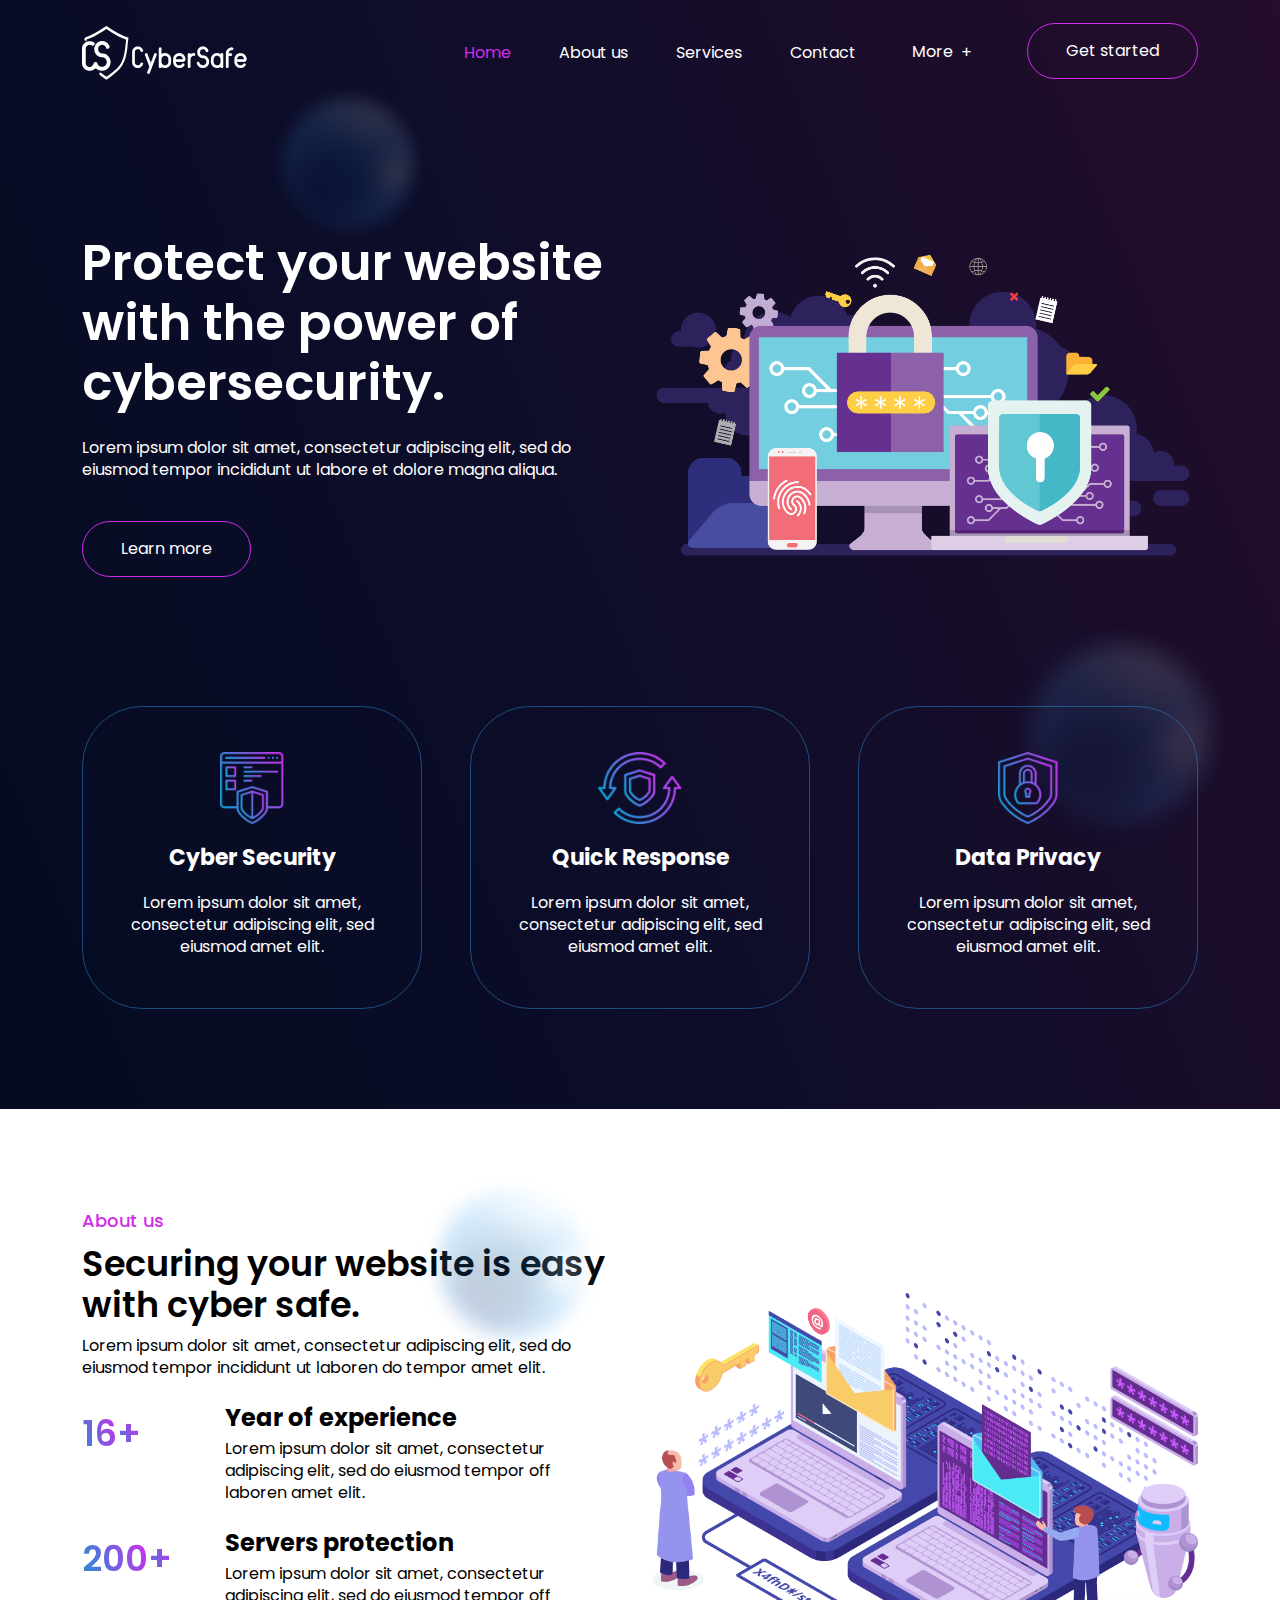
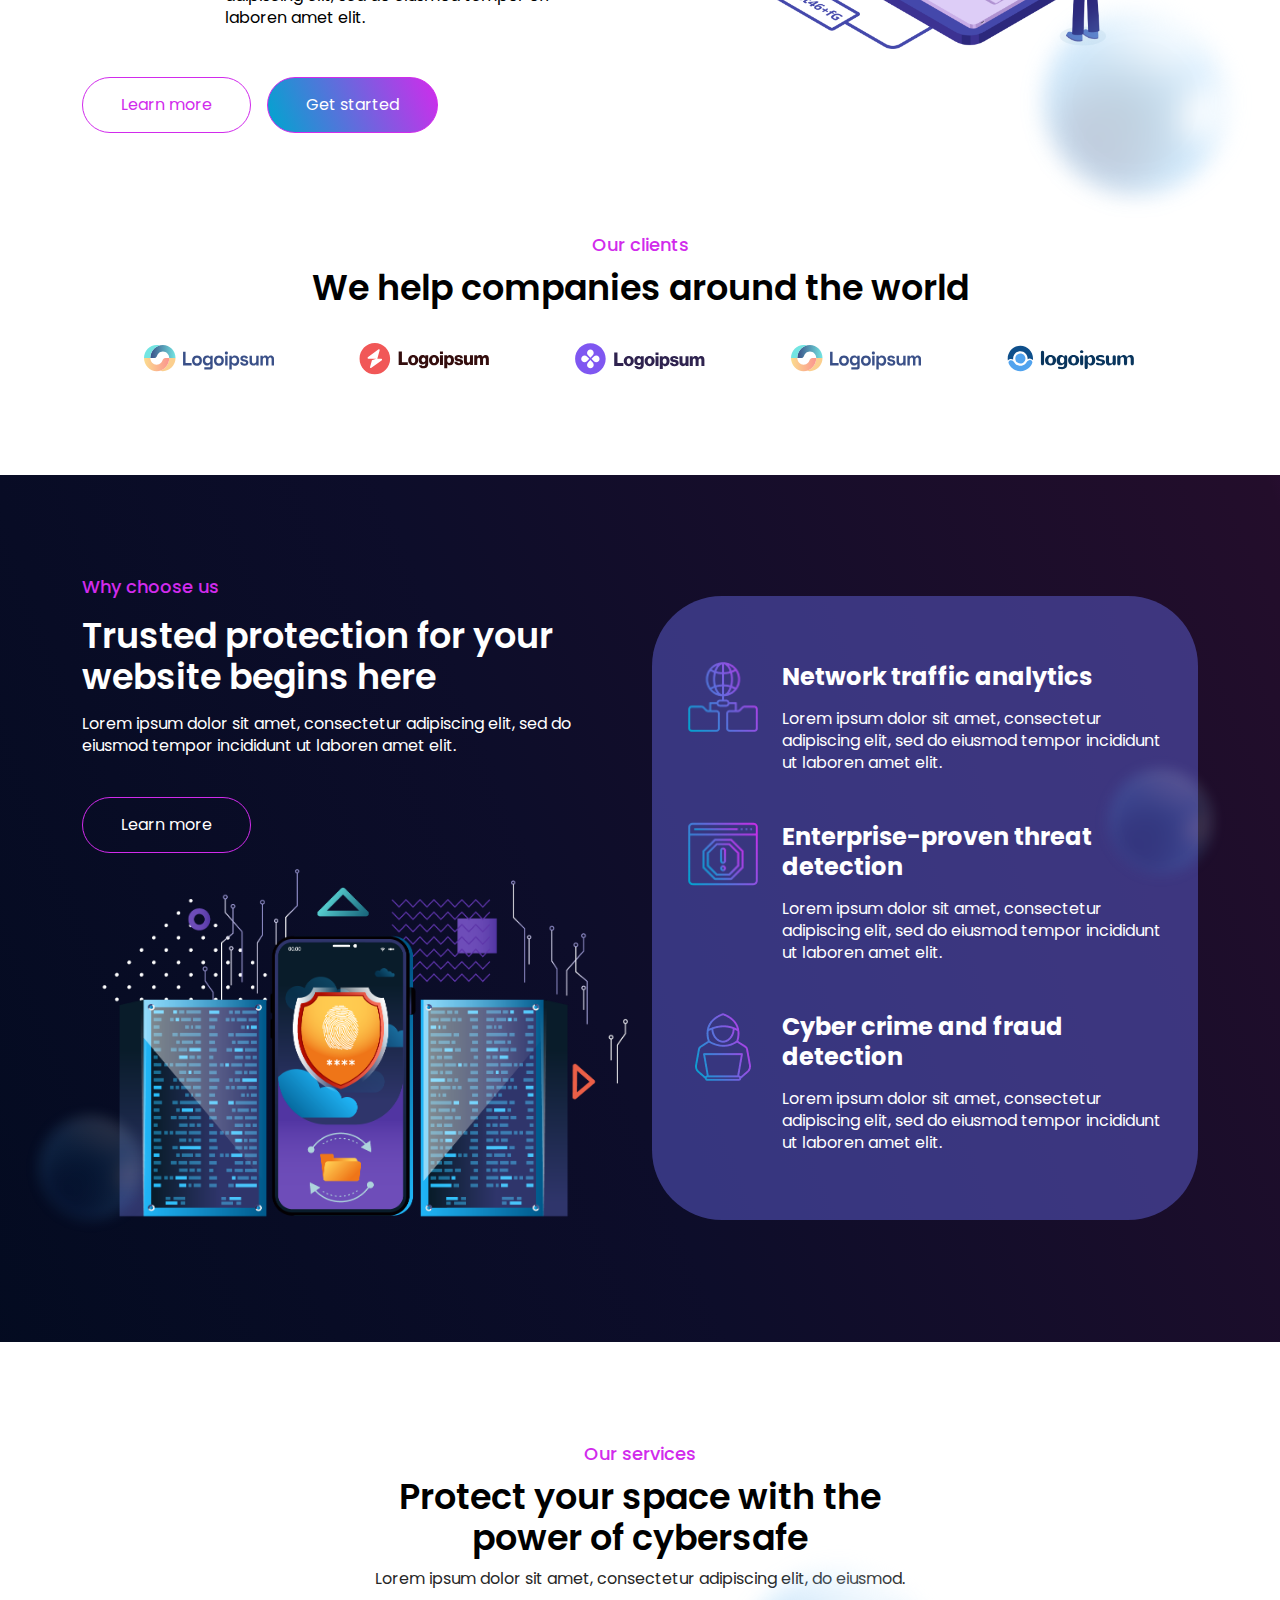
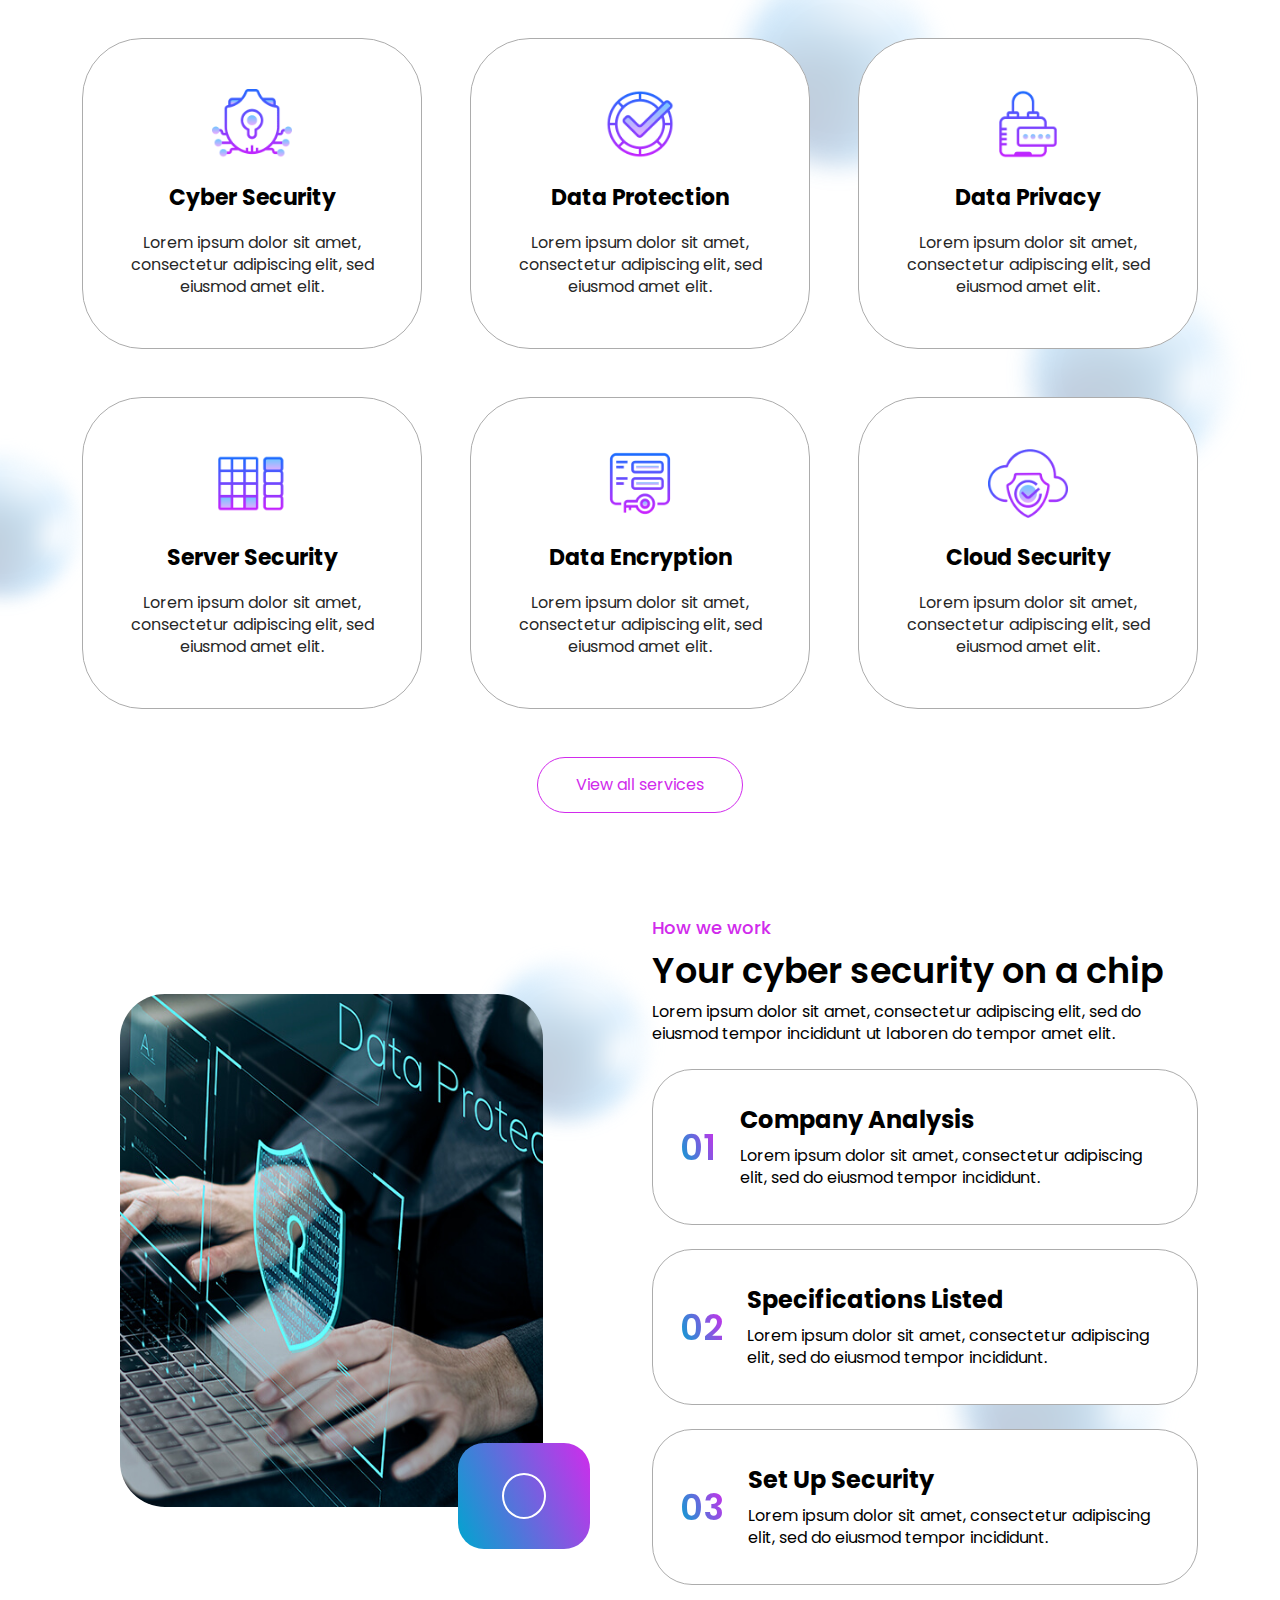
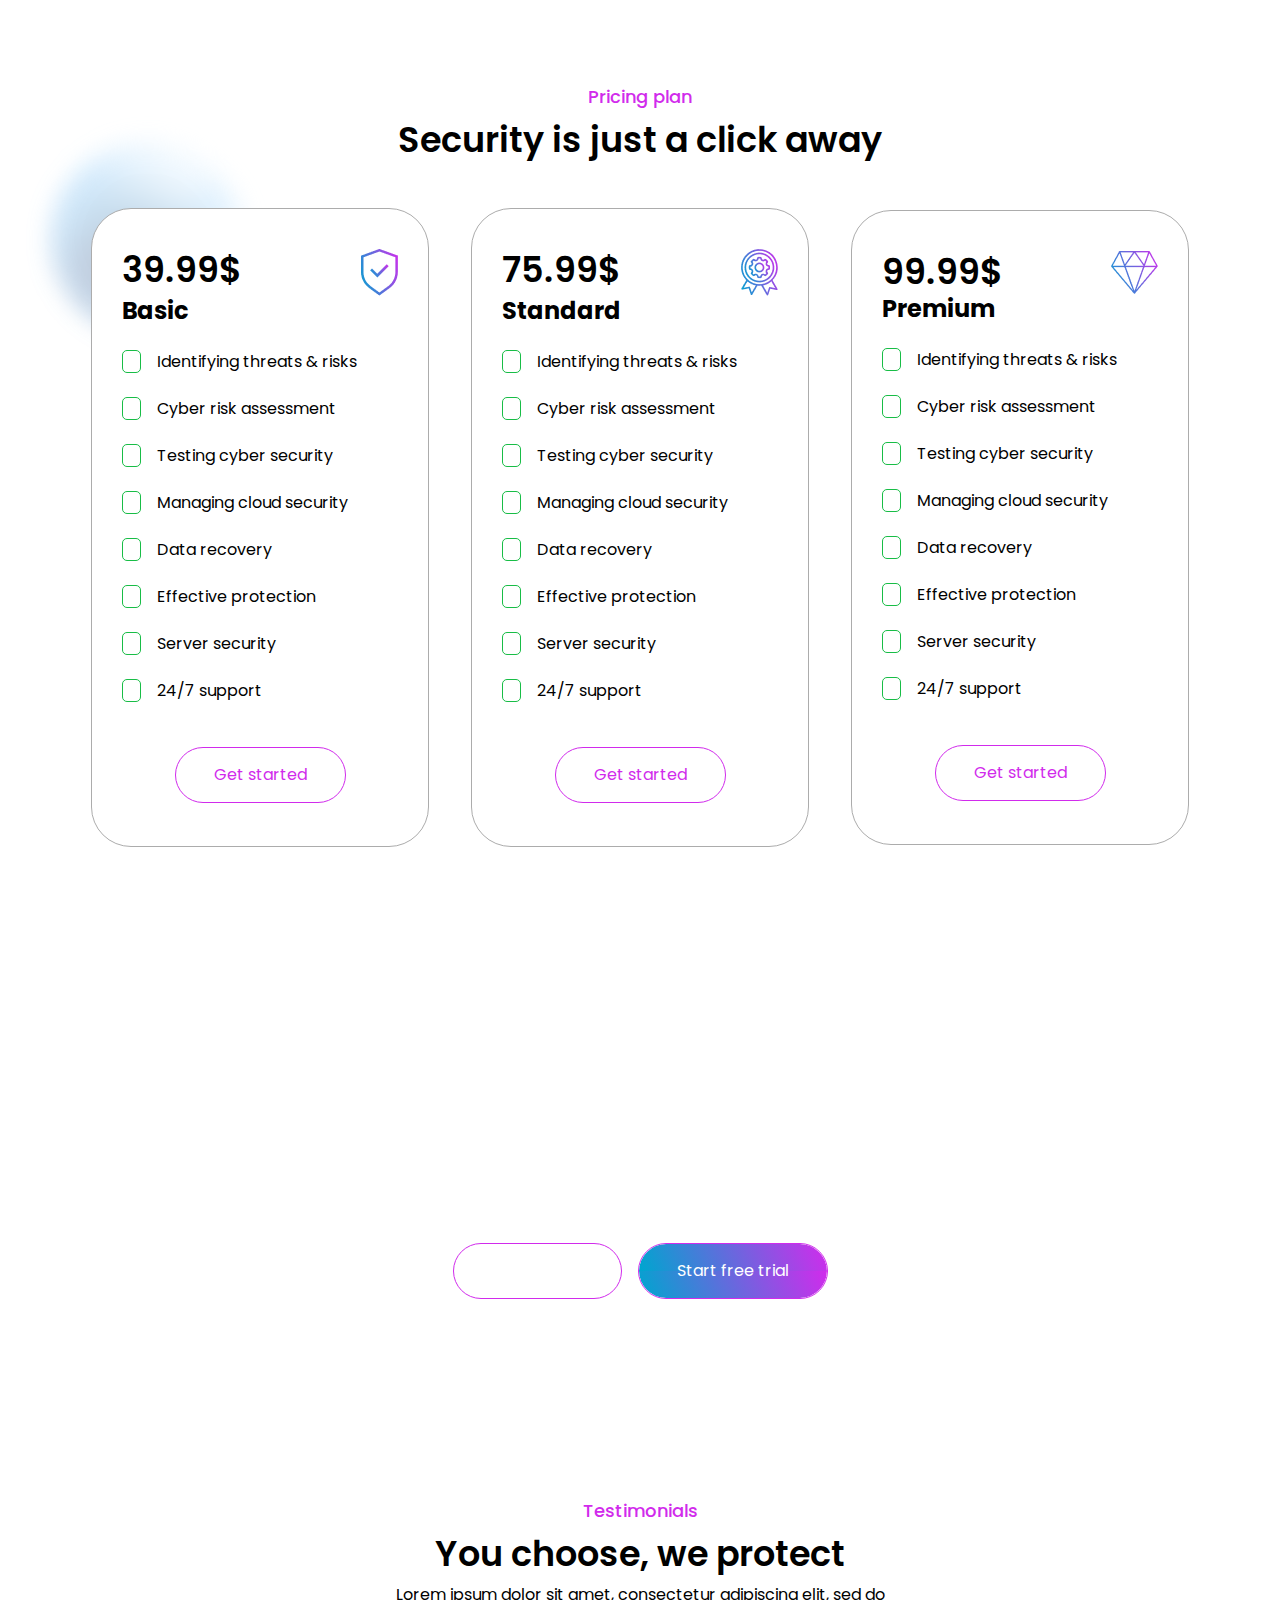
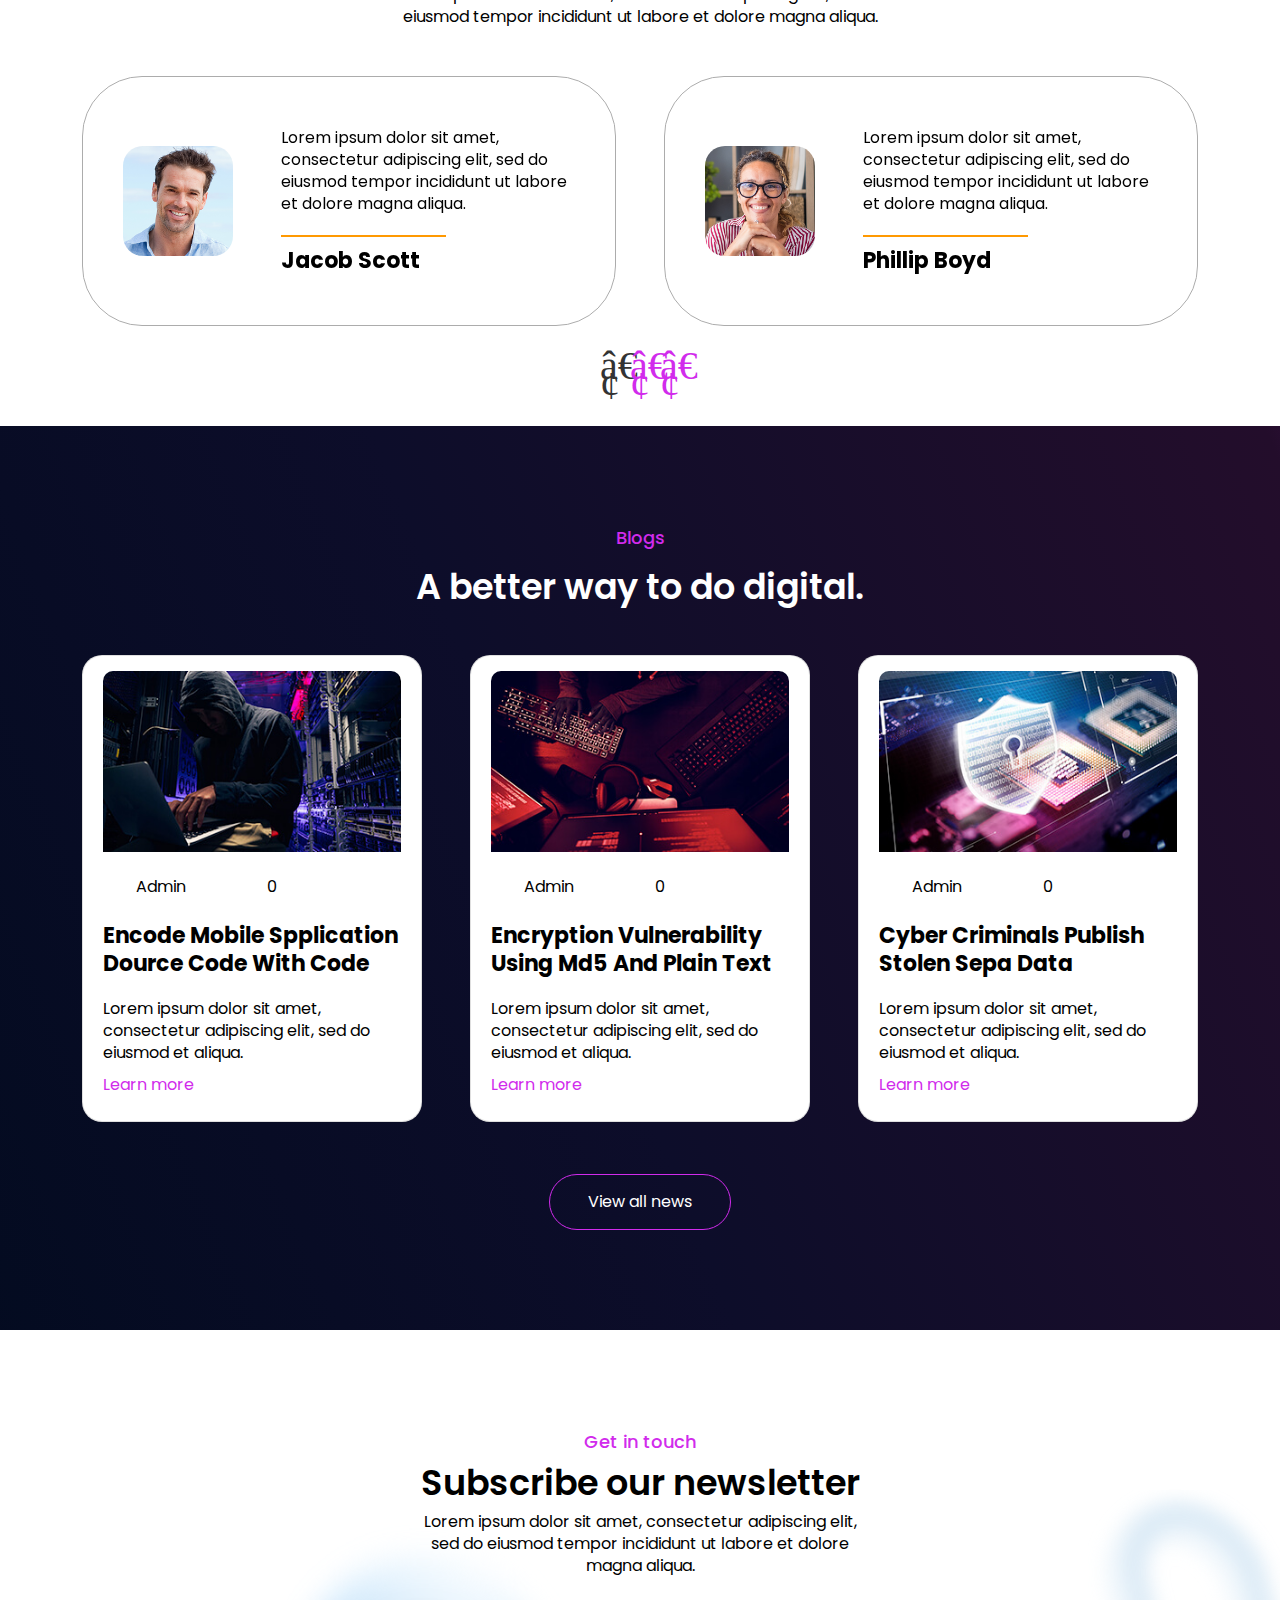
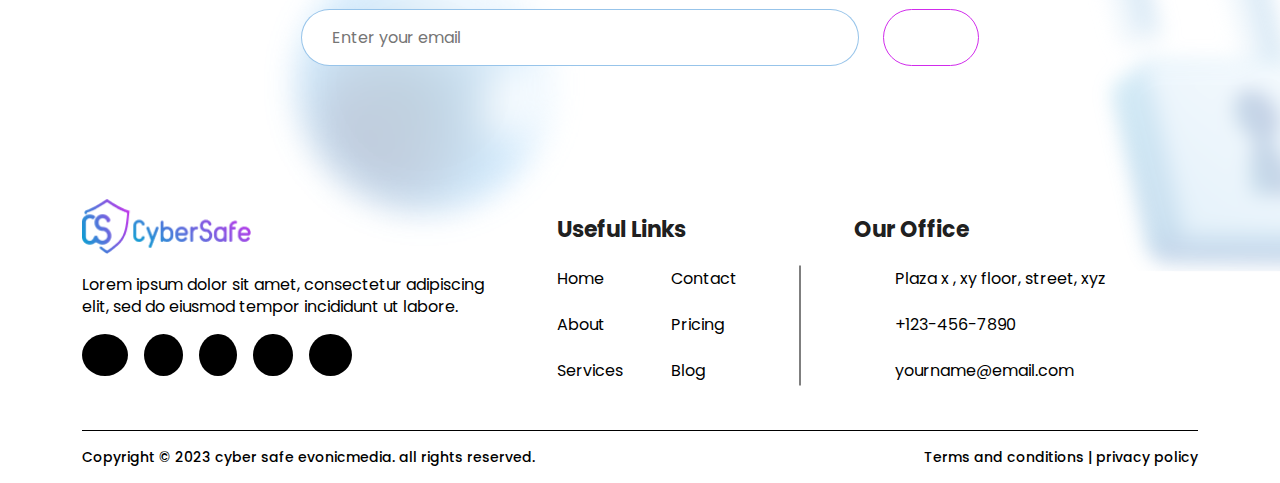
==== commit 723c4bb0: "Update 2" ====
--- a/index.html
+++ b/index.html
@@ -1,1077 +1,746 @@
 <!DOCTYPE html>
-<html>
+<html lang="zxx">
 
 <head>
     <meta charset="UTF-8">
     <meta http-equiv="X-UA-Compatible" content="IE=edge">
-    <meta name="viewport" content="width=device-width, initial-scale=1, minimum-scale=1">
-    <link rel="shortcut icon" href="assets/images/3ad289c51fdf3aebe59d4b118b53c4a8.ico/favicon-96x96.png"
-        type="image/x-icon">
-    <meta name="description" content="CyberTute -Learn Local and Earn Global">
-
-
-    <title>CyberTute - Learn Local and Earn Global</title>
-    <link rel="stylesheet" href="assets/web/assets/mobirise-icons/mobirise-icons.css">
-    <link rel="stylesheet" href="assets/web/assets/mobirise-icons2/mobirise2.css">
-    <link rel="stylesheet" href="assets/tether/tether.min.css">
-    <link rel="stylesheet" href="assets/bootstrap/css/bootstrap.min.css">
-    <link rel="stylesheet" href="assets/bootstrap/css/bootstrap-grid.min.css">
-    <link rel="stylesheet" href="assets/bootstrap/css/bootstrap-reboot.min.css">
-    <link rel="stylesheet" href="assets/dropdown/css/style.css">
-    <link rel="stylesheet" href="assets/formstyler/jquery.formstyler.css">
-    <link rel="stylesheet" href="assets/formstyler/jquery.formstyler.theme.css">
-    <link rel="stylesheet" href="assets/datepicker/jquery.datetimepicker.min.css">
-    <link rel="stylesheet" href="assets/socicon/css/styles.css">
-    <link rel="stylesheet" href="assets/theme/css/style.css">
-    <link rel="preload" as="style" href="assets/mobirise/css/mbr-additional.css">
-    <link rel="stylesheet" href="assets/mobirise/css/mbr-additional.css" type="text/css">
-
-    <!-- Google Tag Manager-->
-    <!-- <script>
-        (function (w, d, s, l, i) {
-            w[l] = w[l] || [];
-            w[l].push({
-                'gtm.start': new Date().getTime(),
-                event: 'gtm.js'
-            });
-            var f = d.getElementsByTagName(s)[0],
-                j = d.createElement(s),
-                dl = l != 'dataLayer' ? '&l=' + l : '';
-            j.async = true;
-            j.src =
-                '//www.googletagmanager.com/gtm.js?id=' + i + dl;
-            f.parentNode.insertBefore(j, f);
-        })(window, document, 'script', 'dataLayer', 'GTM-PFK425');
-    </script> -->
-    <!-- End Google Tag Manager -->
-
+    <meta name="viewport" content="width=device-width, initial-scale=1.0">
+    <title>CyberSafe</title>
+    <link rel="shortcut icon" href="assets/Images/fave_icon.png" type="image/x-icon">
+    <!-- Framework Css -->
+    <link rel="stylesheet" href="assets/css/bootstrap-lib/bootstrap.min.css">
+    <!-- Font Awesome / Icon Fonts -->
+    <link rel="stylesheet" href="assets/font-awesome-lib/icon/font-awesome.min.css">
+    <!-- Style Theme -->
+    <link rel="stylesheet" href="assets/css/style.css">
+    <!-- Responsive Theme -->
+    <link rel="stylesheet" href="assets/css/responsive.css">
+    <!-- slider -->
+    <link rel="stylesheet" href="assets/css/slick.min.css">
 </head>
 
 <body>
-
-    <!-- Google Tag Manager noscript-->
-    <noscript><iframe src="//www.googletagmanager.com/ns.html?id=GTM-PFK425" height="0" width="0"
-            style="display:none;visibility:hidden"></iframe></noscript>
-    <!-- End Google Tag Manager noscript-->
-    <section class="menu cid-s1YNw91RvB" once="menu" id="menu1-1">
-
-        <nav class="navbar navbar-dropdown navbar-fixed-top navbar-expand-lg">
+    <!-- site-wrapper -->
+    <div class="site-wrapper">
+
+        <div class="header_home">
+            <!-- ====== 1.1. Header section ======  -->
+            <header>
+                <nav class="navbar navbar-expand-lg">
+                    <div class="container">
+                        <!-- site logo -->
+                        <a class="navbar-brand p-0" href="index.html"><img src="assets/Images/logo.png" alt="logo"></a>
+                        <button class="navbar-toggler" onclick="openNav()" type="button">
+                            <span class="fa-solid fa-bars"></span>
+                        </button>
+                        <div class="collapse navbar-collapse justify-content-end align-items-center" id="navbarNav">
+                            <!-- menus -->
+                            <ul class="navbar-nav d-flex gap-5 align-items-center">
+                                <li class="nav-item"><a class="nav-link p-0 active" href="index.html">Home</a></li>
+                                <li class="nav-item"><a class="nav-link p-0" href="About.html">About us</a></li>
+                                <li class="nav-item"><a class="nav-link p-0" href="Service.html">Services</a></li>
+                                <li class="nav-item"><a class="nav-link p-0" href="Contact.html">Contact</a></li>
+                                <li class="nav-item dropdown">
+                                    <a class="nav-link mx-2 dropdown-toggle p-0" href="#" id="navbarDropdownMenuLink" role="button" data-bs-toggle="dropdown" aria-expanded="false">
+                                        More
+                                    </a>
+                                    <ul class="dropdown-menu" aria-labelledby="navbarDropdownMenuLink">
+                                        <li><a class="dropdown-item" href="faq.html">FAQ</a></li>
+                                        <li><a class="dropdown-item" href="Testimonial.html">Testimonial</a></li>
+                                        <li><a class="dropdown-item" href="Pricing.html">Pricing plan</a></li>
+                                        <li><a class="dropdown-item" href="Blog.html">Blog</a></li>
+                                        <li><a class="dropdown-item" href="Coming_soon.html">Coming soon</a></li>
+                                        <li><a class="dropdown-item" href="404.html">404</a></li>
+                                    </ul>
+                                </li>
+                                <li class="nav-item">
+                                    <!-- header buttons -->
+                                    <a class="nav-link btn_hover" href="Contact.html">Get started</a>
+                                </li>
+                            </ul>
+                        </div>
+                    </div>
+                </nav>
+                <!-- Sidebar -->
+                <aside id="mySidepanel" class="sidepanel">
+                    <div class="sidebar">
+                        <a class="p-0" href="index.html"><img src="assets/Images/logo.png" alt="logo"></a>
+                        <button class="closebtn" onclick="closeNav()"><i class="fa-solid fa-xmark"></i></button>
+                    </div>
+                    <div>
+                        <!-- side menus -->
+                        <ul>
+                            <li class="nav-item"><a class="nav-link active" href="index.html">Home</a></li>
+                            <li class="nav-item"><a class="nav-link" href="About.html">About us</a></li>
+                            <li class="nav-item"><a class="nav-link" href="Service.html">Services</a></li>
+                            <li class="nav-item"><a class="nav-link" href="Contact.html">Contact</a></li>
+                            <li class="pages"><a href="#">More</a></li>
+                            <li class="collapse_btn nav-item">
+                                <a class="nav-link plus_collapse" data-bs-toggle="collapse" href="#pages" role="button" aria-expanded="false" aria-controls="pages">
+                                    <i class="fa-solid fa-plus"></i>
+                                </a>
+                                <div class="collapse" id="pages">
+                                    <ul>
+                                        <li class="nav-item"><a class="nav-link" href="faq.html">FAQ</a></li>
+                                        <li class="nav-item"><a class="nav-link" href="Testimonial.html">Testimonial</a></li>
+                                        <li class="nav-item"><a class="nav-link" href="Pricing.html">Pricing Plan</a></li>
+                                        <li class="nav-item"><a class="nav-link" href="Blog.html">Blog</a></li>
+                                        <li class="nav-item"><a class="nav-link" href="Coming_soon.html">Coming Soon</a></li>
+                                        <li class="nav-item"><a class="nav-link" href="404.html">404</a></li>
+                                    </ul>
+                                </div>
+                            </li>
+                        </ul>
+                    </div>
+                </aside>
+            </header>
+            <!-- ====== End of 1.1. Header section ======  -->
+
+            <!-- ====== 1.2. hero section ====== -->
+            <section class="banner">
+                <div class="container">
+                    <figure><img src="assets/Images/bg/header_cercle1.png" alt="img" class="header-cercle1"></figure>
+                    <figure><img src="assets/Images/bg/header_cercle2.png" alt="img" class="header-cercle2"></figure>
+                    <div class="row d-flex align-items-center gap-md-0 gap-sm-4 gap-4">
+                        <div class="col-lg-6 col-md-6 d-flex flex-column align-items-md-start align-items-sm-center align-items-center justify-content-center gap-md-4 gap-sm-3 gap-3">
+                            <h1>Protect your website with the power of cybersecurity.</h1>
+                            <p>Lorem ipsum dolor sit amet, consectetur adipiscing elit, sed do eiusmod tempor incididunt ut labore et dolore magna aliqua.</p>
+                            <a href="About.html" class="btn_hover mt-3">Learn more</a>
+                        </div>
+                        <div class="col-lg-6 col-md-6 d-flex justify-content-end">
+                            <figure><img src="assets/Images/home/banner.png" alt="banner"></figure>
+                        </div>
+                    </div>
+                </div>
+            </section>
+            <!-- ====== End of 1.2. hero section ====== -->
+
+            <!-- ====== 1.3. feature card section ====== -->
+            <section class="banner_card">
+                <div class="container d-flex gap-lg-5 gap-md-4 gap-sm-5 gap-4 justify-content-between flex-md-row flex-sm-column flex-column align-items-center">
+                    <div>
+                        <figure><img src="assets/Images/icon/banner_card1.png" alt="img"></figure>
+                        <h4>Cyber security</h4>
+                        <p>Lorem ipsum dolor sit amet, consectetur adipiscing elit, sed eiusmod amet elit.</p>
+                        <a href="About.html" class="btn_hover2"><i class="fa-solid fa-greater-than"></i></a>
+                    </div>
+                    <div>
+                        <figure><img src="assets/Images/icon/banner_card2.png" alt="img"></figure>
+                        <h4>Quick response</h4>
+                        <p>Lorem ipsum dolor sit amet, consectetur adipiscing elit, sed eiusmod amet elit.</p>
+                        <a href="About.html" class="btn_hover2"><i class="fa-solid fa-greater-than"></i></a>
+                    </div>
+                    <div>
+                        <figure><img src="assets/Images/icon/banner_card3.png" alt="img"></figure>
+                        <h4>Data privacy</h4>
+                        <p>Lorem ipsum dolor sit amet, consectetur adipiscing elit, sed eiusmod amet elit.</p>
+                        <a href="About.html" class="btn_hover2"><i class="fa-solid fa-greater-than"></i></a>
+                    </div>
+                </div>
+            </section>
+            <!-- ====== End of 1.3. feature card section ====== -->
+        </div>
+
+        <!-- ====== 1.4. About Us section ====== -->
+        <section class="about">
             <div class="container">
-                <div class="navbar-brand">
-                    <header class="s-header">
-
-                        <!-- <span style="height: 144px;">
-                            <a href="index.html">
-                                <img style="height: 60px;
-                                   margin-top: 51px;                                   margin-left: 114px;"
-                                    src="assets/images/cybertute.png" alt="Homepage">
-                            </a>
-                        </span> -->
-
-
-                        <span class="navbar-caption-wrap"><a class="navbar-caption text-white display-5"
-                                href="https://mobirise.com"><img style="height: 70px" ;
-                                    src="assets/images/cybertute.png" alt=""></a></span>
-
-                        <!-- <span class="navbar-caption-wrap"><a style="margin-left: 12px;" class="navbar-caption text-white display-5"
-                                href="https://mobirise.com">CyberTute</a></span> -->
-
-                </div>
-                <button class="navbar-toggler" type="button" data-toggle="collapse"
-                    data-target="#navbarSupportedContent" aria-controls="navbarNavAltMarkup" aria-expanded="false"
-                    aria-label="Toggle navigation">
-                    <div class="hamburger">
-                        <span></span>
-                        <span></span>
-                        <span></span>
-                        <span></span>
-                    </div>
-                </button>
-                <div class="collapse navbar-collapse" id="navbarSupportedContent">
-                    <ul class="navbar-nav nav-dropdown" data-app-modern-menu="true">
-                        <li class="nav-item"><a class="nav-link link text-white display-4" href="#about">
-                                About</a></li>
-                        <li class="nav-item"><a class="nav-link link text-white display-4" href="#founder">Founders</a>
-                        </li>
-                        <li class="nav-item"><a class="nav-link link text-white display-4" href="#Course">Course</a>
-                        </li>
-                        <li class="nav-item"><a class="nav-link link text-white display-4" href="#pricing">Pricing</a>
-                        </li>
-                        <li class="nav-item"><a class="nav-link link text-white display-4" href="#contact">Contacts</a>
-                        </li>
-                    </ul>
-                    <div class="icons-menu">
-                        <a href="https://twitter.com/cyber_tute/" target="_blank">
-                            <span class="p-2 mbr-iconfont socicon-twitter socicon"></span>
-                        </a>
-                        <a href="https://www.instagram.com/cyber_tute/" target="_blank">
-                            <span class="p-2 mbr-iconfont socicon-instagram socicon"></span>
-                        </a>
-                        <a href="https://www.linkedin.com/company/cybertute/" target="_blank">
-                            <span class="p-2 mbr-iconfont socicon-linkedin socicon"></span>
-                        </a>
-
-
-
-                    </div>
-                    <div class="navbar-buttons mbr-section-btn"><a class="btn btn-sm btn-primary-outline display-4"
-                            href="https://docs.google.com/forms/d/e/1FAIpQLSe3Xk4Qa8RKvpcq4y9gdMBapWpyDVwCEp_wS_FYmdi79Yzllw/viewform"><span
-                                class="mobi-mbri mobi-mbri-rocket mbr-iconfont mbr-iconfont-btn"></span>ENROLL NOW!</a>
-                    </div>
-                </div>
-            </div>
-        </nav>
-    </section>
-
-    <section class="header3 cid-s1YNmF9EpW mbr-parallax-background" id="home">
-
-        <div class="mbr-overlay" style="opacity: 0.8; background-color: rgb(0, 0, 0);"></div>
-        <div class="container align-center">
-            <div class="row justify-content-center">
-                <div class="mbr-white col-md-12 col-lg-10">
-
-                    <h1 class="mbr-section-title mbr-white pb-3 mbr-fonts-style display-1"><strong>At CyberTute, we
-                            create hackers.</strong><strong><br></strong></h1>
-                    <p class="mbr-text pb-4 mbr-white mbr-regular mbr-fonts-style display-5">Committed to giving
-                        students access to high-quality materials and trainings interested in cybersecurity<br>
-                    </p>
-                    <div class="mbr-section-btn"><a class="btn btn-sm btn-primary display-4"
-                            href="https://docs.google.com/forms/d/e/1FAIpQLSe3Xk4Qa8RKvpcq4y9gdMBapWpyDVwCEp_wS_FYmdi79Yzllw/viewform"><span
-                                class="mobi-mbri mobi-mbri-paper-plane mbr-iconfont mbr-iconfont-btn"></span>GET
-                            STARTED</a></div>
-                </div>
-            </div>
-        </div>
-    </section>
-
-
-    <section class="content2 cid-s1YQ6E1SFC" id="about">
-
-
-        <div class="container">
-            <div class="row justify-content-center">
-                <div class="col-lg-6 col-md-12 md-pb">
-                    <img src="assets/images/03.jpg" alt="Mobirise">
-                </div>
-
-                <div class="col-lg-6 col-md-12 md-pb">
-                    <div class="title-wrapper align-left">
-                        <div class="line"></div>
-                        <h3 class="mbr-section-title mbr-white mbr-semibold pb-3 mbr-fonts-style display-2">About Us
-                        </h3>
-                        <p class="mbr-text pb-3 mbr-white mbr-light mbr-fonts-style display-7">We appreciate you
-                            visiting our cybersecurity training centre. We are a team of highly qualified cybersecurity
-                            experts committed to providing the best education and training to both people and
-                            businesses. We wish to provide our students with the knowledge and abilities they need to
-                            safeguard themselves and their companies against cybersecurity hazards.
-
-                            Our curriculum is comprehensive and useful, and it is frequently updated to reflect the most
-                            recent developments and trends in the cybersecurity industry.<br>
+                <div class="row">
+                    <div class="col-lg-6 col-md-6">
+                        <h5>About us</h5>
+                        <h2>Securing your website is easy with cyber safe.</h2>
+                        <p>
+                            Lorem ipsum dolor sit amet, consectetur adipiscing elit, sed do eiusmod tempor incididunt ut laboren do tempor amet elit.
                         </p>
-                    </div>
-                </div>
-            </div>
-        </div>
-    </section>
-    <section class="features5 cid-s1YQ4DrGok" id="founder">
-
-
-
-        <div class="container">
-            <div class="row">
-                <div class="col-12 col-md-12 col-lg-7 pb-4">
-                    <h4 class="main-subtitle align-center mbr-bold mbr-black mbr-fonts-style display-2">Our Founders
-                    </h4>
-                    <p class="mbr-section-text align-center mbr-regular mbr-black mbr-fonts-style display-7">The creators of our organisation are knowledgeable about cybersecurity and ethical hacking, and they wish to share that knowledge with everyone so that they can advance in cybersecurity.</p>
-
-                </div>
-            </div>
-
-            <a href="https://www.linkedin.com/in/ryh04x/">
-            <div class="row">
-                <div class="card p-3 col-12 col-md-6 col-lg-4">
-                    <div class="card-wrapper card1">
-                        <div class="card-box">
-                            <h4 class="card-title align-center mbr-bold pb-4 mbr-white mbr-fonts-style display-5">
-                                Rhythm</h4>
-                            <p class="mbr-text align-center pt-3 mbr-white mbr-regular mbr-fonts-style display-7">
-                                Founder & Chief Operating Officer</p>
-                        </div>
-                    </div>
-                </a>
-                </div>
-
-                <a href="https://www.linkedin.com/in/amiy-kumar-thecybermusafir-1a9bb01a0/">
-
-                <div class="card p-3 col-12 col-md-6 col-lg-4">
-                    <div class="card-wrapper card2">
-                        <div class="card-box">
-                            <h4 class="card-title align-center mbr-bold pb-4 mbr-white mbr-fonts-style display-5">
-                                Amiy Kumar</h4>
-                            <p class="mbr-text align-center pt-3 mbr-white mbr-regular mbr-fonts-style display-7">
-                                Founder & Chief Executive Officer</p>
-                        </div>
-                    </div>
-                </a>
-                </div>
-                <div class="card p-3 col-12 col-md-6 col-lg-4">
-                    <div class="card-wrapper card3">
-                        <div class="card-box">
-                            <h4 class="card-title align-center mbr-bold pb-4 mbr-white mbr-fonts-style display-5">
-                                Asif</h4>
-                            <p class="mbr-text align-center pt-3 mbr-white mbr-regular mbr-fonts-style display-7">
-                                Founder & Chief Technology Officer</p>
-                        </div>
-                    </div>
-                </div>
-            </div>
-        </div>
-    </section>
-    <section class="features4 cid-s1YNzGfN84" id="Course">
-
-
-        <div class="container">
-            <div class="row">
-                <div class="col-12 col-md-12">
-                    <div class="section-head text-center">
-                        <h2 style="color: #ffffff;" class="mbr-section-title mbr-bold pb-2 mbr-fonts-style display-2">
-                            Course Overview</h2>
-                        <p class="mbr-section-text align-center pb-4 mbr-regular mbr-black mbr-fonts-style display-7">
-                            We provide the best curriculum for beginners to master cyber security from ground</p>
-                    </div>
-
-                    <div class="container mbr-white">
-                        <div class="row justify-content-center">
-                            <div class="card first col-12 col-md-6 col-lg-4">
-                                <div class="card-wrapper align-center">
-                                    <div class="img-wrapper">
-                                        <span class="mbr-iconfont mobi-mbri-paper-plane mobi-mbri"></span>
-                                    </div>
-                                    <div class="card-box align-center">
-
-                                        <h4 class="mbr-section-title pb-2 mbr-semibold mbr-fonts-style display-5">
-                                            Cybersecurity From
-                                            Scratch
-                                        </h4>
-                                        <p
-                                            class="mbr-section-text align-center mbr-regular pb-2 mbr-fonts-style display-7">
-                                            We'll assist our students in understanding cybersecurity fundamentals to
-                                            advanced</p>
-
-                                        <div class="link-wrapper">
-                                            <span class="mbr-iconfont mobi-mbri-right mobi-mbri"></span>
-                                        </div>
-                                    </div>
-                                </div>
-                            </div>
-                            <div class="card col-12 col-md-6 col-lg-4">
-                                <div class="card-wrapper align-center">
-                                    <div class="img-wrapper">
-                                        <span class="mbr-iconfont mobi-mbri-edit mobi-mbri"></span>
-                                    </div>
-                                    <div class="card-box align-center">
-
-                                        <h4 class="mbr-section-title pb-2 mbr-semibold mbr-fonts-style display-5">Hands
-                                            On Experience On 50+ Tools</h4>
-                                        <p
-                                            class="mbr-section-text align-center mbr-regular pb-2 mbr-fonts-style display-7">
-                                            The goal of instruction will be to provide students with the best knowledge
-                                            of tools and methods utilised in industry.</p>
-
-                                        <div class="link-wrapper">
-                                            <span class="mbr-iconfont mobi-mbri-right mobi-mbri"></span>
-                                        </div>
-                                    </div>
-                                </div>
-                            </div>
-                            <div class="card col-12 col-md-6 col-lg-4">
-                                <div class="card-wrapper align-center">
-                                    <div class="img-wrapper">
-                                        <span class="mbr-iconfont mobi-mbri-laptop mobi-mbri"></span>
-                                    </div>
-                                    <div class="card-box align-center">
-
-                                        <h4 class="mbr-section-title pb-2 mbr-semibold mbr-fonts-style display-5">
-                                            Practical Sessions</h4>
-                                        <p
-                                            class="mbr-section-text align-center mbr-regular pb-2 mbr-fonts-style display-7">
-                                            The primary goal of the training will be to give pupils practical knowledge.
-                                        </p>
-
-                                        <div class="link-wrapper">
-                                            <span class="mbr-iconfont mobi-mbri-right mobi-mbri"></span>
-                                        </div>
-                                    </div>
-                                </div>
-                            </div>
-                            <div class="card col-12 col-md-6 col-lg-4">
-                                <div class="card-wrapper align-center">
-                                    <div class="img-wrapper">
-                                        <span class="mbr-iconfont mobi-mbri-calendar mobi-mbri"></span>
-                                    </div>
-                                    <div class="card-box align-center">
-
-                                        <h4 class="mbr-section-title pb-2 mbr-semibold mbr-fonts-style display-5">Daily
-                                            Resources To Learn
-                                        </h4>
-                                        <p
-                                            class="mbr-section-text align-center mbr-regular pb-2 mbr-fonts-style display-7">
-                                            Daily blog posts, notes, and podcasts will be made available to students.
-                                        </p>
-
-                                        <div class="link-wrapper">
-                                            <span class="mbr-iconfont mobi-mbri-right mobi-mbri"></span>
-                                        </div>
-                                    </div>
-                                </div>
-                            </div>
-                            <div class="card col-12 col-md-6 col-lg-4">
-                                <div class="card-wrapper align-center">
-                                    <div class="img-wrapper">
-                                        <span class="mbr-iconfont mobi-mbri-users mobi-mbri"></span>
-                                    </div>
-                                    <div class="card-box align-center">
-
-                                        <h4 class="mbr-section-title pb-2 mbr-semibold mbr-fonts-style display-5">Live
-                                            Training Sessions
-                                        </h4>
-                                        <p
-                                            class="mbr-section-text align-center mbr-regular pb-2 mbr-fonts-style display-7">
-                                            Learn from real-time interactions with professional mentors to keep you
-                                            always one step ahead of the curve.</p>
-
-                                        <div class="link-wrapper">
-                                            <span class="mbr-iconfont mobi-mbri-right mobi-mbri"></span>
-                                        </div>
-                                    </div>
-                                </div>
-                            </div>
-                            <div class="card last col-12 col-md-6 col-lg-4">
-                                <div class="card-wrapper align-center">
-                                    <div class="img-wrapper">
-                                        <span class="mbr-iconfont mobi-mbri-chat mobi-mbri"></span>
-                                    </div>
-                                    <div class="card-box align-center">
-
-                                        <h4 class="mbr-section-title pb-2 mbr-semibold mbr-fonts-style display-5">
-                                            Regular Doubt Session</h4>
-                                        <p
-                                            class="mbr-section-text align-center mbr-regular pb-2 mbr-fonts-style display-7">
-                                            Students receive regular guidance and lectures on solving problems.</p>
-
-                                        <div class="link-wrapper">
-                                            <span class="mbr-iconfont mobi-mbri-right mobi-mbri"></span>
-                                        </div>
-                                    </div>
-                                </div>
-                            </div>
-                        </div>
-                    </div>
-    </section>
-
-    <section class="accordion1 cid-s1YPFUMG3v" id="accordions1-a">
-
-
-
-
-        <div class="container">
-            <div class="row">
-                <div class="col-12 col-md-12">
-                    <div class="section-head text-center">
-                        <h2 class="mbr-section-title mbr-bold pb-2 mbr-fonts-style display-2">
-                            Course Modules</h2>
-                        <p class="mbr-section-text align-center pb-4 mbr-regular mbr-black mbr-fonts-style display-7">
-                            To aid students in gaining a thorough understanding of the subject, the modules are created to be finished in a precise order and build upon one another.</p>
-                    </div>
-                    <div class="clearfix"></div>
-                    <div id="bootstrap-toggle" class="toggle-panel accordionStyles tab-content">
-                        <div class="card">
-                            <div class="card-header" role="tab" id="headingOne">
-                                <a role="button" class="collapsed panel-title" data-toggle="collapse" data-core=""
-                                    href="#collapse1_5" aria-expanded="false" aria-controls="collapse1">
-                                    <h4 class="mbr-regular mbr-fonts-style display-7">Cybersecurity From Scratch
-                                    </h4>
-                                    <span class="sign mbr-iconfont mbri-plus inactive"></span>
-                                </a>
-                            </div>
-                            <div id="collapse1_5" class="panel-collapse noScroll collapse" role="tabpanel"
-                                aria-labelledby="headingOne">
-                                <div class="panel-body">
-                                    <p class="mbr-fonts-style mbr-regular mbr-text panel-text display-7">
-                                        <div class="spb-asset-content" style="margin-top: 0px;margin-bottom: 0px;">
-
-                                            <ol style="color: white;">
-                                                <li style="font-size: 20px; margin: 10px 0px;">Introduction To
-                                                    Cybersecurity</li>
-                                                <li style="font-size: 20px; margin: 10px 0px;">Different Domains Of Cybersecurity 
-                                                </li>
-                                                <li style="font-size: 20px; margin: 10px 0px;">The CIA Triad 
-                                                </li>
-                                                <li style="font-size: 20px; margin: 10px 0px;">Malware 
-                                                </li>
-                                                <li style="font-size: 20px; margin: 10px 0px;">Social Engineering And Phishing
-                                                </li>
-                                                <li style="font-size: 20px; margin: 10px 0px;">Denial-of-Service</li>
-                        
-                                                
-                                                
-                                            </ol></p>
-                                </div>
-                            </div>
-                        </div>
-                        <div class="card">
-                            <div class="card-header" role="tab" id="headingTwo">
-                                <a role="button" class="collapsed panel-title" data-toggle="collapse" data-core=""
-                                    href="#collapse2_5" aria-expanded="false" aria-controls="collapse2">
-                                    <h4 class="mbr-regular mbr-fonts-style display-7">Linux Fundamentals</h4>
-                                    <span class="sign mbr-iconfont mbri-plus inactive"></span>
-                                </a>
-
-                            </div>
-                            <div id="collapse2_5" class="panel-collapse noScroll collapse" role="tabpanel"
-                                aria-labelledby="headingTwo">
-                                <div class="panel-body">
-                                    <p class="mbr-fonts-style mbr-regular mbr-text panel-text display-7">
-                                        <div class="spb-asset-content" style="margin-top: 0px;margin-bottom: 0px;">
-
-                                            <ol style="color: white;">
-                                                <li style="font-size: 20px; margin: 10px 0px;">Lab Setup Kali Linux</li>
-                                                <li style="font-size: 20px; margin: 10px 0px;">Introduction To Linux
-                                                </li>
-                                                <li style="font-size: 20px; margin: 10px 0px;">File System 
-                                                </li>
-                                                <li style="font-size: 20px; margin: 10px 0px;">User Administration </li>
-                                                <li style="font-size: 20px; margin: 10px 0px;">File Permission</li>
-                                                <li style="font-size: 20px; margin: 10px 0px;">Linux Commands</li>                                                
-                                                
-                                            </ol>
+                        <div class="row mt-4">
+                            <div class="col-lg-3 col-md-3 d-flex justify-content-md-start justify-content-md-start justify-content-sm-center justify-content-center">
+                                <h2 class="count">16</h2>
+                                <h2>+</h2>
+                            </div>
+                            <div class="col-lg-9 col-md-9">
+                                <h3>Year of experience</h3>
+                                <p>
+                                    Lorem ipsum dolor sit amet, consectetur adipiscing elit, sed do eiusmod tempor off laboren amet elit.
+                                </p>
+                            </div>
+                        </div>
+                        <div class="row mt-4">
+                            <div class="col-lg-3 col-md-3 d-flex d-flex justify-content-md-start justify-content-md-start justify-content-sm-center justify-content-center">
+                                <h2 class="count">200</h2>
+                                <h2>+</h2>
+                            </div>
+                            <div class="col-lg-9 col-md-9">
+                                <h3>Servers protection</h3>
+                                <p>
+                                    Lorem ipsum dolor sit amet, consectetur adipiscing elit, sed do eiusmod tempor off laboren amet elit.
+                                </p>
+                            </div>
+                        </div>
+                        <div class="mt-md-5 mt-sm-4 mt-4 d-flex justify-content-md-start justify-content-sm-center justify-content-center gap-3">
+                            <!-- about button -->
+                            <a href="About.html" class="btn_hover">Learn more</a>
+                            <a href="Contact.html" class="btn_hover2">Get started</a>
+                        </div>
+                    </div>
+                    <div class="col-lg-6 col-md-6 d-flex justify-content-center align-items-center mt-md-0 mt-sm-5 mt-5">
+                        <figure><img src="assets/Images/home/about.png" alt="img" class="ab-image"></figure>
+                    </div>
+                    <figure><img src="assets/Images/bg/about_cercle1.png" alt="img" class="about-cercle1"></figure>
+                    <figure><img src="assets/Images/bg/about_cercle1.png" alt="img" class="about-cercle2"></figure>
+                </div>
+            </div>
+        </section>
+        <!-- ====== End of 1.4. About Us section ====== -->
+
+        <!-- ====== 1.5. Our Clients section ====== -->
+        <section class="client">
+            <div class="container text-center">
+                <h5>Our clients</h5>
+                <h2>We help companies around the world</h2>
+                <div class="d-flex justify-content-md-evenly justify-content-sm-center justify-content-center align-items-center flex-wrap gap-4">
+                    <figure><img src="assets/Images/home/client1.svg" alt="img"></figure>
+                    <figure><img src="assets/Images/home/client4.svg" alt="img"></figure>
+                    <figure><img src="assets/Images/home/client3.svg" alt="img"></figure>
+                    <figure><img src="assets/Images/home/client2.svg" alt="img"></figure>
+                    <figure><img src="assets/Images/home/client5.svg" alt="img"></figure>
+                </div>
+            </div>
+        </section>
+        <!-- ====== End of 1.5. Our Clients section ====== -->
+
+        <!-- ====== 1.6. Why Choose Us section ====== -->
+        <section class="choose">
+            <div class="container">
+                <div class="row d-flex align-items-center">
+                    <div class="col-lg-6 col-md-6 d-flex flex-column align-items-md-start align-items-sm-center align-items-center text-md-start text-sm-center text-center gap-3">
+                        <h5>Why choose us</h5>
+                        <h2>Trusted protection for your website begins here</h2>
+                        <p class="pe-lg-5 pe-md-4 pe-sm-0 pe-0">
+                            Lorem ipsum dolor sit amet, consectetur adipiscing elit, sed do eiusmod tempor incididunt ut laboren amet elit.
+                        </p>
+                        <!-- button -->
+                        <a href="#" class="btn_hover mt-4">Learn more</a>
+
+                        <figure><img src="assets/Images/home/choose_main.png" class="mx-auto d-block w-100 mt-md-0 mt-sm-3 mt-3" alt="image"></figure>
+                        <figure><img src="assets/Images/bg/header_cercle1.png" alt="img" class="chose-cercle1"></figure>
+                    </div>
+                    <div class="col-lg-6 col-md-6 d-flex align-items-center">
+                        <figure><img src="assets/Images/bg/header_cercle2.png" alt="img" class="chose-cercle2"></figure>
+                        <div class="choose2 d-flex flex-column gap-md-5 gap-sm-5 gap-4 mt-md-0 mt-sm-4 mt-4">
+                            <div class="d-flex gap-4 flex-md-row flex-sm-column flex-column text-md-start text-sm-center text-center">
+                                <figure><img src="assets/Images/icon/choose1.png" alt="image"></figure>
+                                <div class="d-flex flex-column gap-3">
+                                    <h3>Network traffic analytics</h3>
+                                    <p>
+                                        Lorem ipsum dolor sit amet, consectetur adipiscing elit, sed do eiusmod tempor incididunt ut laboren amet elit.
                                     </p>
                                 </div>
                             </div>
-                        </div>
-                        <div class="card">
-                            <div class="card-header" role="tab" id="headingThree">
-                                <a role="button" class="collapsed panel-title" data-toggle="collapse" data-core=""
-                                    href="#collapse3_5" aria-expanded="false" aria-controls="collapse3">
-                                    <h4 class="mbr-regular mbr-fonts-style display-7">Networking</h4>
-                                    <span class="sign mbr-iconfont mbri-plus inactive"></span>
-                                </a>
-                            </div>
-                            <div id="collapse3_5" class="panel-collapse noScroll collapse" role="tabpanel"
-                                aria-labelledby="headingThree">
-                                <div class="panel-body">
-                                    <p class="mbr-fonts-style mbr-regular mbr-text panel-text display-7">
-                                        <div class="spb-asset-content" style="margin-top: 0px;margin-bottom: 0px;">
-
-                                            <ol style="color: white;">
-                                                <li style="font-size: 20px; margin: 10px 0px;">Introduction To Networking
-                                                </li>
-                                                <li style="font-size: 20px; margin: 10px 0px;">IPV4 and IPV6
-                                                </li>
-                                                <li style="font-size: 20px; margin: 10px 0px;">OSI Model 
-                                                </li>
-                                                <li style="font-size: 20px; margin: 10px 0px;">7 Layers Of OSI Model
-                                                </li>
-                                                <li style="font-size: 20px; margin: 10px 0px;">TCP/IP Model</li>
-                                                <li style="font-size: 20px; margin: 10px 0px;">Tools For Network Security</li>                                                
-                                                
-                                            </ol>
+                            <div class="d-flex gap-4 flex-md-row flex-sm-column flex-column text-md-start text-sm-center text-center">
+                                <figure><img src="assets/Images/icon/choose2.png" alt="image"></figure>
+                                <div class="d-flex flex-column gap-3">
+                                    <h3>Enterprise-proven threat detection</h3>
+                                    <p>
+                                        Lorem ipsum dolor sit amet, consectetur adipiscing elit, sed do eiusmod tempor incididunt ut laboren amet elit.
                                     </p>
                                 </div>
                             </div>
-                        </div>
-                        <div class="card">
-                            <div class="card-header" role="tab" id="headingThree">
-                                <a role="button" class="collapsed panel-title" data-toggle="collapse" data-core=""
-                                    href="#collapse4_5" aria-expanded="false" aria-controls="collapse4">
-                                    <h4 class="mbr-regular mbr-fonts-style display-7">Ethical Hacking
-                                    </h4>
-                                    <span class="sign mbr-iconfont mbri-plus inactive"></span>
-                                </a>
-                            </div>
-                            <div id="collapse4_5" class="panel-collapse noScroll collapse" role="tabpanel"
-                                aria-labelledby="headingThree">
-                                <div class="panel-body">
-                                    <p class="mbr-fonts-style mbr-regular mbr-text panel-text display-7">
-                                        <div class="spb-asset-content" style="margin-top: 0px;margin-bottom: 0px;">
-
-                                            <ol style="color: white;">
-                                                <li style="font-size: 20px; margin: 10px 0px;">Introduction to Ethical Hacking</li>
-                                                <li style="font-size: 20px; margin: 10px 0px;">Foot Printing and Reconnaissance</li>
-                                                <li style="font-size: 20px; margin: 10px 0px;">Scanning Networks</li>
-                                                <li style="font-size: 20px; margin: 10px 0px;">Enumeration</li>
-                                                <li style="font-size: 20px; margin: 10px 0px;">Vulnerability Analysis</li>
-                                                <li style="font-size: 20px; margin: 10px 0px;">System Hacking
-                                                </li>
-                                                <li style="font-size: 20px; margin: 10px 0px;">Malware Threats</li>
-                                                <li style="font-size: 20px; margin: 10px 0px;">Sniffing</li>
-                                                <li style="font-size: 20px; margin: 10px 0px;">Social Engineering</li>
-                                                <li style="font-size: 20px; margin: 10px 0px;">Denial-of-Service</li>
-                                                <li style="font-size: 20px; margin: 10px 0px;">Session Hijacking</li>
-                                                <li style="font-size: 20px; margin: 10px 0px;">Evading IDS, Firewalls, and Honeypots</li>
-                                                <li style="font-size: 20px; margin: 10px 0px;">Hacking Web Servers</li>
-                                                <li style="font-size: 20px; margin: 10px 0px;">Hacking Web Applications
-                                                </li>
-                                                <li style="font-size: 20px; margin: 10px 0px;">Hacking Wireless Networks
-                                                </li>
-                                                <li style="font-size: 20px; margin: 10px 0px;">Hacking Mobile Platforms</li>
-                                                <li style="font-size: 20px; margin: 10px 0px;">IoT and OT Hacking</li>
-                                                <li style="font-size: 20px; margin: 10px 0px;">Cloud Computing
-                                                </li>
-                                                <li style="font-size: 20px; margin: 10px 0px;">Cryptography</li>
-                                                
-                                            </ol>
+                            <div class="d-flex gap-4 flex-md-row flex-sm-column flex-column text-md-start text-sm-center text-center">
+                                <figure><img src="assets/Images/icon/choose3.png" alt="image"></figure>
+                                <div class="d-flex flex-column gap-3">
+                                    <h3>Cyber crime and fraud detection</h3>
+                                    <p>
+                                        Lorem ipsum dolor sit amet, consectetur adipiscing elit, sed do eiusmod tempor incididunt ut laboren amet elit.
                                     </p>
                                 </div>
                             </div>
                         </div>
-                        <div class="card">
-                            <div class="card-header" role="tab" id="headingThree">
-                                <a role="button" class="collapsed panel-title" data-toggle="collapse" data-core=""
-                                    href="#collapse5_5" aria-expanded="false" aria-controls="collapse5">
-                                    <h4 class="mbr-regular mbr-fonts-style display-7">Web-Application Pentesting / Bug
-                                        Bounty</h4>
-                                    <span class="sign mbr-iconfont mbri-plus inactive"></span>
-                                </a>
-                            </div>
-                            <div id="collapse5_5" class="panel-collapse noScroll collapse" role="tabpanel"
-                                aria-labelledby="headingThree">
-                                <div class="panel-body">
-                                    <p class="mbr-fonts-style mbr-regular mbr-text panel-text display-7">
-                                    <div class="spb-asset-content" style="margin-top: 0px;margin-bottom: 0px;">
-
-                                        <ol style="color: white;">
-                                            <li style="font-size: 20px; margin: 10px 0px;">Remote Code Execution</li>
-                                            <li style="font-size: 20px; margin: 10px 0px;">SQL Injection (SQLi)</li>
-                                            <li style="font-size: 20px; margin: 10px 0px;">Reflected, Stored and DOM-based Cross Site Scripting (XSS)</li>
-                                            <li style="font-size: 20px; margin: 10px 0px;">Cross Site Request Forgery (CSRF)</li>
-                                            <li style="font-size: 20px; margin: 10px 0px;">Server-Side Request Forgery
-                                                (SSRF)</li>
-                                            <li style="font-size: 20px; margin: 10px 0px;">Directory Bruteforcing
-                                            </li>
-                                            <li style="font-size: 20px; margin: 10px 0px;">Auth Bypass</li>
-                                            <li style="font-size: 20px; margin: 10px 0px;">Insecure Direct Object Reference Prevention (IDOR)</li>
-                                            <li style="font-size: 20px; margin: 10px 0px;">File Inclusion (LFI) (RFI)</li>
-                                            <li style="font-size: 20px; margin: 10px 0px;">File Upload</li>
-                                            <li style="font-size: 20px; margin: 10px 0px;">SSL Related Bugs</li>
-                                            <li style="font-size: 20px; margin: 10px 0px;">Session Fixation</li>
-                                            <li style="font-size: 20px; margin: 10px 0px;">Clickjacking</li>
-                                            <li style="font-size: 20px; margin: 10px 0px;">EXIF Metadata Not Stripped From Uploaded Images
-                                            </li>
-                                            <li style="font-size: 20px; margin: 10px 0px;">Google Dork
-                                            </li>
-                                            <li style="font-size: 20px; margin: 10px 0px;">FTP Unauth </li>
-                                            <li style="font-size: 20px; margin: 10px 0px;">Broken Link Hijacking</li>
-                                            <li style="font-size: 20px; margin: 10px 0px;">CMS Vulnerebility</li>
-                                            <li style="font-size: 20px; margin: 10px 0px;">HTML Injection
-                                            </li>
-                                            <li style="font-size: 20px; margin: 10px 0px;">Origin IP</li>
-                                            <li style="font-size: 20px; margin: 10px 0px;">Parameter Tampering</li>
-                                            <li style="font-size: 20px; margin: 10px 0px;">CORS</li>
-                                            <!-- <li style="font-size: 20px; margin: 10px 0px;">Privilege Escalation</li>
-                                            <li style="font-size: 20px; margin: 10px 0px;">Log Poisoning</li>
-                                            <li style="font-size: 20px; margin: 10px 0px;">Weak SSL Ciphers</li>
-                                            <li style="font-size: 20px; margin: 10px 0px;">Cookie Modification</li>
-                                            <li style="font-size: 20px; margin: 10px 0px;">Source Code Analysis</li>
-                                            <li style="font-size: 20px; margin: 10px 0px;">HTTP Header modification</li>
-                                            <li style="font-size: 20px; margin: 10px 0px;">Session Fixation</li>
-                                            <li style="font-size: 20px; margin: 10px 0px;">Clickjacking</li> -->
-
-                                        </ol>
-
-                                    </div>
-                                    </p>
-                                </div>
-                            </div>
-                        </div>
-                        <!-- <div class="card">
-                            <div class="card-header" role="tab" id="headingThree">
-                                <a role="button" class="collapsed panel-title" data-toggle="collapse" data-core=""
-                                    href="#collapse6_5" aria-expanded="false" aria-controls="collapse6">
-                                    <h4 class="mbr-regular mbr-fonts-style display-7">Hands On Experience On 50+ Tools</h4>
-                                    <span class="sign mbr-iconfont mbri-plus inactive"></span>
-                                </a>
-                            </div> -->
-                        <div id="collapse6_5" class="panel-collapse noScroll collapse" role="tabpanel"
-                            aria-labelledby="headingThree">
-                            <div class="panel-body">
-                                <p class="mbr-fonts-style mbr-regular mbr-text panel-text display-7">
-                                    Donec facilisis felis arcu, vitae vestibulum massa lobortis eget. Ut
-                                    pellentesque purus feugiat, tristique magna ac, luctus est. Vivamus sit amet
-                                    magna venenatis, bibendum erat eu, tincidunt justo. Aenean viverra sollicitudin
-                                    neque, sed bibendum nulla
-                                    mollis id. Aenean massa velit, sollicitudin quis elementum sit amet, vehicula
-                                    sed nunc. Proin sit amet aliquet dui.</p>
-                            </div>
-                        </div>
-                    </div>
-                </div>
-            </div>
-        </div>
-        </div>
-    </section>
-
-    <section class="features2 cid-s1YPl57Et0" id="pricing">
-
-
-
-        <div class="container">
-            <div class="row justify-content-center">
-                <div class="col-lg-6 col-md-12 md-pb">
-                    <div class="title-wrapper align-left">
-                        <div class="line"></div>
-                        <h3 class="mbr-section-title mbr-white mbr-semibold pb-3 mbr-fonts-style display-2">Pricing</h3>
-                        <p class="mbr-text pb-3 mbr-white mbr-regular mbr-fonts-style display-7">The Cybertute's primary goal is to offer beginners in cybersecurity the greatest resources and training at the lowest possible cost.<br></p>
-
-                    </div>
-
-                    <div class="row">
-                        <div class="card p-3 col-12 col-md-12 col-lg-12">
-                            <div class="card-wrapper">
-                                <div class="icon-wrapper">
-                                    <span class="mbr-iconfont mobi-mbri-sale mobi-mbri"></span>
-                                </div>
-                                <div class="card-box">
-                                    <!-- <h5 class="card-title mbr-regular pb-1 mbr-black mbr-fonts-style display-5"></h5> -->
-                                    <h3 class="mbr-section-title mbr-white mbr-semibold pb-3 mbr-fonts-style display-2">At ₹6500 </h3>
-                                    <p class="card-text mbr-regular mbr-black mbr-fonts-style display-7">Since the taxes, presents, and certificate are all included in the 6500, you don't need to make any more payments.</p>
-                                    <div class="navbar-buttons mbr-section-btn"><a
-                                            class="btn btn-sm btn-primary-outline display-0"
-                                            href="https://docs.google.com/forms/d/e/1FAIpQLSe3Xk4Qa8RKvpcq4y9gdMBapWpyDVwCEp_wS_FYmdi79Yzllw/viewform">Enroll
-                                            Now!</a>
-                                    </div>
-                                </div>
-
-                            </div>
-                        </div>
-                        <div class="card p-3 col-12 col-md-6 col-lg-12">
-                            <div class="card-wrapper">
-                                <div class="icon-wrapper">
-                                    <span class="mbr-iconfont mobi-mbri-download mobi-mbri"></span>
-                                </div>
-                                <div class="card-box">
-                                    <h5 class="card-title mbr-regular pb-1 mbr-black mbr-fonts-style display-5">
-                                        Download Brochure</h5>
-                                    <div class="navbar-buttons mbr-section-btn"><a
-                                            class="btn btn-sm btn-primary-outline display-0"
-                                            href="/CyberTute.pdf">Brochure</a>
-                                    </div>
-                                </div>
-
-                            </div>
-                        </div>
-                    </div>
-                </div>
-                <div class="col-lg-6 col-md-12 md-pb">
-                    <img src="assets/images/002.jpg" alt="certificate">
-                </div>
-            </div>
-        </div>
-    </section>
-
-
-    <!-- <section class="video1 cid-s1YPL0Q2c0" id="video1-b">
-
-
-        <div class="container align-center">
-            <div class="row justify-content-md-center">
-                <div class="mbr-black col-md-12 col-lg-8 pb-5">
-                    <h3 class="mbr-section-title mbr-semibold pb-1 align-center mbr-bold mbr-fonts-style display-2">
-                        Watch the Video
-                    </h3>
-                    <p class="mbr-section-text align-center mbr-regular mbr-fonts-style display-7">Lorem ipsum dolor sit
-                        amet, consectetur adipisicing elit, sed do eiusmod tempor incididunt ut labore et dolore magna
-                        aliqua.</p>
-                </div>
-                <div class="mbr-white col-md-12 col-12 col-lg-9">
-                    <div class="wrapper">
-                        <div class="box">
-                            <div class="mbr-media show-modal align-center py-2" data-modal=".modalWindow">
-                                <div class="icon-wrap">
-                                    <span class="mbr-iconfont mobi-mbri-play mobi-mbri"></span>
-                                </div>
-                            </div>
-                        </div>
-                    </div>
-                </div>
-            </div>
-        </div>
-        <div>
-            <div class="modalWindow" style="display: none;">
-                <div class="modalWindow-container">
-                    <div class="modalWindow-video-container">
-                        <div class="modalWindow-video">
-                            <iframe width="100%" height="100%" frameborder="0" allowfullscreen="1"
-                                data-src="https://www.youtube.com/watch?v=oHIztbY3XvQ"></iframe>
-                        </div>
-                        <a class="close" role="button" data-dismiss="modal">
-                            <span aria-hidden="true" class="mbri-close mbr-iconfont closeModal"></span>
-                            <span class="sr-only">Close</span>
+                    </div>
+                </div>
+            </div>
+        </section>
+        <!-- ====== End of 1.6. Why Choose Us section ====== -->
+
+        <!-- ====== 1.7.  Our Services section ====== -->
+        <section class="services">
+            <div class="container text-center">
+                <h5>Our services</h5>
+                <h2>Protect your space with the power of cybersafe</h2>
+                <p>Lorem ipsum dolor sit amet, consectetur adipiscing elit, do eiusmod.</p>
+                <div class="d-flex justify-content-between align-items-center flex-md-row flex-sm-column flex-column gap-lg-5 gap-md-4 gap-sm-5 gap-4 mt-md-5 mt-sm-5 mt-4">
+                    <div class="service_card d-flex flex-column align-items-center text-center">
+                        <figure><img src="assets/Images/icon/service1.png" alt="service"></figure>
+                        <h4>Cyber security</h4>
+                        <p>Lorem ipsum dolor sit amet, consectetur adipiscing elit, sed eiusmod amet elit.</p>
+                        <a href="#" class="btn_hover2"><i class="fa-solid fa-greater-than"></i></a>
+                    </div>
+                    <div class="service_card d-flex flex-column align-items-center text-center">
+                        <figure><img src="assets/Images/icon/service2.png" alt="service"></figure>
+                        <h4>Data protection</h4>
+                        <p>Lorem ipsum dolor sit amet, consectetur adipiscing elit, sed eiusmod amet elit.</p>
+                        <a href="#" class="btn_hover2"><i class="fa-solid fa-greater-than"></i></a>
+                    </div>
+                    <div class="service_card d-flex flex-column align-items-center text-center">
+                        <figure><img src="assets/Images/icon/service3.png" alt="service"></figure>
+                        <h4>Data privacy</h4>
+                        <p>Lorem ipsum dolor sit amet, consectetur adipiscing elit, sed eiusmod amet elit.</p>
+                        <a href="#" class="btn_hover2"><i class="fa-solid fa-greater-than"></i></a>
+                    </div>
+                </div>
+                <div class="d-flex justify-content-between align-items-center flex-md-row flex-sm-column flex-column gap-lg-5 gap-md-4 gap-sm-5 gap-4 mt-md-5 mt-sm-5 mt-4">
+                    <div class="service_card d-flex flex-column align-items-center text-center">
+                        <figure><img src="assets/Images/icon/service4.png" alt="service"></figure>
+                        <h4>Server Security</h4>
+                        <p>Lorem ipsum dolor sit amet, consectetur adipiscing elit, sed eiusmod amet elit.</p>
+                        <a href="#" class="btn_hover2"><i class="fa-solid fa-greater-than"></i></a>
+                    </div>
+                    <div class="service_card d-flex flex-column align-items-center text-center">
+                        <figure><img src="assets/Images/icon/service5.png" alt="service"></figure>
+                        <h4>Data Encryption</h4>
+                        <p>Lorem ipsum dolor sit amet, consectetur adipiscing elit, sed eiusmod amet elit.</p>
+                        <a href="#" class="btn_hover2"><i class="fa-solid fa-greater-than"></i></a>
+                    </div>
+                    <div class="service_card d-flex flex-column align-items-center text-center">
+                        <figure><img src="assets/Images/icon/service6.png" alt="service"></figure>
+                        <h4>Cloud Security</h4>
+                        <p>Lorem ipsum dolor sit amet, consectetur adipiscing elit, sed eiusmod amet elit.</p>
+                        <a href="#" class="btn_hover2"><i class="fa-solid fa-greater-than"></i></a>
+                    </div>
+                </div>
+                <figure><img src="assets/Images/bg/about_cercle1.png" alt="img" class="service-cercle1"></figure>
+                <figure><img src="assets/Images/bg/about_cercle1.png" alt="img" class="service-cercle2"></figure>
+                <figure><img src="assets/Images/bg/about_cercle1.png" alt="img" class="service-cercle3"></figure>
+                <br><br>
+                <a href="Service.html" class="view_service btn_hover mt-lg-3 mt-md-3 mt-sm-3 mt-0">View all services</a>
+            </div>
+        </section>
+        <!-- ====== End of 1.7. Our Services section ====== -->
+
+        <!-- ====== 1.8. How We Work section ====== -->
+        <section class="work">
+            <div class="container">
+                <div class="row position-relative">
+                    <figure><img src="assets/Images/bg/about_cercle1.png" alt="img" class="work-cercle1"></figure>
+                    <div class="col-lg-6 col-md-6 d-flex align-items-center justify-content-center">
+                        <figure class="position-relative">
+                            <img src="assets/Images/home/how_we_work.jpg" alt="img" class="how-we-work">
+                            <a href="#"><i class="fa-solid fa-play"></i></a>
+                        </figure>
+                    </div>
+                    <div class="col-lg-6 col-md-6 text-md-start text-sm-center text-center mt-md-0 mt-sm-5 mt-5 pt-md-0 pt-sm-3 pt-3">
+                        <h5>How we work</h5>
+                        <h2>Your cyber security on a chip</h2>
+                        <p>Lorem ipsum dolor sit amet, consectetur adipiscing elit, sed do eiusmod tempor incididunt ut laboren do tempor amet elit.</p>
+                        <div class="d-flex align-items-center flex-md-row flex-sm-column flex-column gap-md-4 gap-sm-3 gap-1 mt-4">
+                            <div>
+                                <h2>01</h2>
+                            </div>
+                            <div>
+                                <h3>Company analysis</h3>
+                                <p>Lorem ipsum dolor sit amet, consectetur adipiscing elit, sed do eiusmod tempor incididunt.</p>
+                            </div>
+                        </div>
+                        <div class="d-flex align-items-center flex-md-row flex-sm-column flex-column gap-md-4 gap-sm-3 gap-1 mt-4">
+                            <div>
+                                <h2>02</h2>
+                            </div>
+                            <div>
+                                <h3>Specifications listed</h3>
+                                <p>Lorem ipsum dolor sit amet, consectetur adipiscing elit, sed do eiusmod tempor incididunt.</p>
+                            </div>
+                        </div>
+                        <div class="d-flex align-items-center flex-md-row flex-sm-column flex-column gap-md-4 gap-sm-3 gap-1 mt-4">
+                            <div>
+                                <h2>03</h2>
+                            </div>
+                            <div>
+                                <h3>Set up security</h3>
+                                <p>Lorem ipsum dolor sit amet, consectetur adipiscing elit, sed do eiusmod tempor incididunt.</p>
+                            </div>
+                        </div>
+                    </div>
+                    <figure><img src="assets/Images/bg/about_cercle1.png" alt="img" class="work-cercle2"></figure>
+                </div>
+            </div>
+        </section>
+        <!-- ====== End of 1.8. How We Work section ====== -->
+
+        <!-- ====== 1.9. Pricing Plan section ====== -->
+        <section>
+            <div class="container">
+                <figure><img src="assets/Images/bg/about_cercle1.png" alt="img" class="pricing-cercle"></figure>
+                <div class="pricing_plan text-center position-relative">
+                    <h5>Pricing plan</h5>
+                    <h2>Security is just a click away</h2>
+                </div>
+                <div class="row d-flex justify-content-center align-items-center mt-md-5 mt-sm-4 mt-4 gap-lg-0 gap-md-4 gap-sm-4 gap-4">
+                    <div class="col-lg-4 d-flex justify-content-center">
+                        <div class="pricing_card d-flex flex-column">
+                            <div class="d-flex justify-content-between">
+                                <h2>39.99$</h2>
+                                <figure><img src="assets/Images/icon/pricing1.png" alt="image"></figure>
+                            </div>
+                            <h3>Basic</h3>
+                            <div class="d-flex align-items-center gap-3 mt-4">
+                                <i class="fa-solid fa-check"></i>
+                                <p>Identifying threats & risks</p>
+                            </div>
+                            <div class="d-flex align-items-center gap-3 mt-4">
+                                <i class="fa-solid fa-check"></i>
+                                <p>Cyber risk assessment</p>
+                            </div>
+                            <div class="d-flex align-items-center gap-3 mt-4">
+                                <i class="fa-solid fa-check"></i>
+                                <p>Testing cyber security</p>
+                            </div>
+                            <div class="d-flex align-items-center gap-3 mt-4">
+                                <i class="fa-solid fa-check"></i>
+                                <p>Managing cloud security</p>
+                            </div>
+                            <div class="d-flex align-items-center gap-3 mt-4">
+                                <i class="fa-solid fa-check"></i>
+                                <p>Data recovery</p>
+                            </div>
+                            <div class="d-flex align-items-center gap-3 mt-4">
+                                <i class="fa-solid fa-check"></i>
+                                <p>Effective protection</p>
+                            </div>
+                            <div class="d-flex align-items-center gap-3 mt-4">
+                                <i class="fa-solid fa-check"></i>
+                                <p>Server security</p>
+                            </div>
+                            <div class="d-flex align-items-center gap-3 mt-4">
+                                <i class="fa-solid fa-check"></i>
+                                <p>24/7 support</p>
+                            </div>
+                            <div>
+                                <a href="Pricing.html" class="btn_hover">Get started</a>
+                            </div>
+                        </div>
+                    </div>
+                    <div class="col-lg-4 d-flex justify-content-center">
+                        <div class="pricing_card d-flex flex-column">
+                            <div class="d-flex justify-content-between">
+                                <h2>75.99$</h2>
+                                <figure><img src="assets/Images/icon/pricing2.png" alt="image"></figure>
+                            </div>
+                            <h3>Standard</h3>
+                            <div class="d-flex align-items-center gap-3 mt-4">
+                                <i class="fa-solid fa-check"></i>
+                                <p>Identifying threats & risks</p>
+                            </div>
+                            <div class="d-flex align-items-center gap-3 mt-4">
+                                <i class="fa-solid fa-check"></i>
+                                <p>Cyber risk assessment</p>
+                            </div>
+                            <div class="d-flex align-items-center gap-3 mt-4">
+                                <i class="fa-solid fa-check"></i>
+                                <p>Testing cyber security</p>
+                            </div>
+                            <div class="d-flex align-items-center gap-3 mt-4">
+                                <i class="fa-solid fa-check"></i>
+                                <p>Managing cloud security</p>
+                            </div>
+                            <div class="d-flex align-items-center gap-3 mt-4">
+                                <i class="fa-solid fa-check"></i>
+                                <p>Data recovery</p>
+                            </div>
+                            <div class="d-flex align-items-center gap-3 mt-4">
+                                <i class="fa-solid fa-check"></i>
+                                <p>Effective protection</p>
+                            </div>
+                            <div class="d-flex align-items-center gap-3 mt-4">
+                                <i class="fa-solid fa-check"></i>
+                                <p>Server security</p>
+                            </div>
+                            <div class="d-flex align-items-center gap-3 mt-4">
+                                <i class="fa-solid fa-check"></i>
+                                <p>24/7 support</p>
+                            </div>
+                            <div>
+                                <a href="Pricing.html" class="btn_hover">Get started</a>
+                            </div>
+                        </div>
+                    </div>
+                    <div class="col-lg-4 d-flex justify-content-center">
+                        <div class="pricing_card d-flex flex-column">
+                            <div class="d-flex justify-content-between">
+                                <h2>99.99$</h2>
+                                <figure><img src="assets/Images/icon/pricing3.png" alt="image"></figure>
+                            </div>
+                            <h3>Premium</h3>
+                            <div class="d-flex align-items-center gap-3 mt-4">
+                                <i class="fa-solid fa-check"></i>
+                                <p>Identifying threats & risks</p>
+                            </div>
+                            <div class="d-flex align-items-center gap-3 mt-4">
+                                <i class="fa-solid fa-check"></i>
+                                <p>Cyber risk assessment</p>
+                            </div>
+                            <div class="d-flex align-items-center gap-3 mt-4">
+                                <i class="fa-solid fa-check"></i>
+                                <p>Testing cyber security</p>
+                            </div>
+                            <div class="d-flex align-items-center gap-3 mt-4">
+                                <i class="fa-solid fa-check"></i>
+                                <p>Managing cloud security</p>
+                            </div>
+                            <div class="d-flex align-items-center gap-3 mt-4">
+                                <i class="fa-solid fa-check"></i>
+                                <p>Data recovery</p>
+                            </div>
+                            <div class="d-flex align-items-center gap-3 mt-4">
+                                <i class="fa-solid fa-check"></i>
+                                <p>Effective protection</p>
+                            </div>
+                            <div class="d-flex align-items-center gap-3 mt-4">
+                                <i class="fa-solid fa-check"></i>
+                                <p>Server security</p>
+                            </div>
+                            <div class="d-flex align-items-center gap-3 mt-4">
+                                <i class="fa-solid fa-check"></i>
+                                <p>24/7 support</p>
+                            </div>
+                            <div>
+                                <a href="Pricing.html" class="btn_hover">Get started</a>
+                            </div>
+                        </div>
+                    </div>
+                </div>
+            </div>
+        </section>
+        <!-- ====== End of 1.9. Pricing Plan section ====== -->
+
+        <!-- ====== 1.10. CTA section ====== -->
+        <section class="experience">
+            <div class="container text-center d-flex flex-column gap-3">
+                <h2>Want to experience our features? get a free 7-days trial.</h2>
+                <p>Lorem ipsum dolor sit amet, consectetur adipiscing elit, sed do eiusmod tempor incididunt ut labore et dolore magna aliqua. Ut enim ad minim veniam, quis nostrud exercitation ullamco laboris nisi ut.</p>
+                <div class="d-flex gap-md-3 gap-sm-3 gap-2 flex-md-row flex-sm-row flex-column justify-content-center align-items-center mt-3">
+                    <!-- CTA button -->
+                    <a href="#" class="btn_hover">Learn more</a>
+                    <a href="#" class="get">Start free trial</a>
+                </div>
+            </div>
+        </section>
+        <!-- ====== End of 1.10. CTA section ====== -->
+
+        <!-- ====== 1.11. Testimonials section ====== -->
+        <section>
+            <div class="container">
+                <div class="testimonial text-center">
+                    <h5>Testimonials</h5>
+                    <h2>You choose, we protect</h2>
+                    <p>Lorem ipsum dolor sit amet, consectetur adipiscing elit, sed do eiusmod tempor incididunt ut labore et dolore magna aliqua.</p>
+                </div>
+                <div class="slider">
+                    <div class="d-flex justify-content-between align-items-center gap-lg-5 gap-md-4 gap-sm-5 gap-4 mt-5 flex-md-row flex-sm-column flex-column">
+                        <div class="testimonial_card d-flex gap-lg-5 gap-md-3 gap-sm-5 gap-2 align-items-center flex-md-row flex-sm-row flex-column text-md-start text-sm-start text-center">
+                            <figure><img src="assets/Images/slider/testimonial1.png" alt="testimonial"></figure>
+                            <div>
+                                <p>Lorem ipsum dolor sit amet, consectetur adipiscing elit, sed do eiusmod tempor incididunt ut labore et dolore magna aliqua.</p>
+                                <hr>
+                                <h4>Jacob scott</h4>
+                            </div>
+                        </div>
+                        <div class="testimonial_card d-flex gap-lg-5 gap-md-3 gap-sm-5 gap-2 align-items-center flex-md-row flex-sm-row flex-column text-md-start text-sm-start text-center">
+                            <figure><img src="assets/Images/slider/testimonial2.png" alt="testimonial"></figure>
+                            <div>
+                                <p>Lorem ipsum dolor sit amet, consectetur adipiscing elit, sed do eiusmod tempor incididunt ut labore et dolore magna aliqua.</p>
+                                <hr>
+                                <h4>Phillip boyd</h4>
+                            </div>
+                        </div>
+                    </div>
+                    <div class="d-flex justify-content-between align-items-center gap-lg-5 gap-md-4 gap-sm-5 gap-4 mt-5 flex-md-row flex-sm-column flex-column">
+                        <div class="testimonial_card d-flex gap-lg-5 gap-md-3 gap-sm-5 gap-2 align-items-center flex-md-row flex-sm-row flex-column text-md-start text-sm-start text-center">
+                            <figure><img src="assets/Images/slider/testimonial3.png" alt="testimonial"></figure>
+                            <div>
+                                <p>Lorem ipsum dolor sit amet, consectetur adipiscing elit, sed do eiusmod tempor incididunt ut labore et dolore magna aliqua.</p>
+                                <hr>
+                                <h4>Jacob scott</h4>
+                            </div>
+                        </div>
+                        <div class="testimonial_card d-flex gap-lg-5 gap-md-3 gap-sm-5 gap-2 align-items-center flex-md-row flex-sm-row flex-column text-md-start text-sm-start text-center">
+                            <figure><img src="assets/Images/slider/testimonial2.png" alt="testimonial"></figure>
+                            <div>
+                                <p>Lorem ipsum dolor sit amet, consectetur adipiscing elit, sed do eiusmod tempor incididunt ut labore et dolore magna aliqua.</p>
+                                <hr>
+                                <h4>Phillip boyd</h4>
+                            </div>
+                        </div>
+                    </div>
+                    <div class="d-flex justify-content-between align-items-center gap-lg-5 gap-md-4 gap-sm-5 gap-4 mt-5 flex-md-row flex-sm-column flex-column">
+                        <div class="testimonial_card d-flex gap-lg-5 gap-md-3 gap-sm-5 gap-2 align-items-center flex-md-row flex-sm-row flex-column text-md-start text-sm-start text-center">
+                            <figure><img src="assets/Images/slider/testimonial1.png" alt="testimonial"></figure>
+                            <div>
+                                <p>Lorem ipsum dolor sit amet, consectetur adipiscing elit, sed do eiusmod tempor incididunt ut labore et dolore magna aliqua.</p>
+                                <hr>
+                                <h4>Jacob scott</h4>
+                            </div>
+                        </div>
+                        <div class="testimonial_card d-flex gap-lg-5 gap-md-3 gap-sm-5 gap-2 align-items-center flex-md-row flex-sm-row flex-column text-md-start text-sm-start text-center">
+                            <figure><img src="assets/Images/slider/testimonial3.png" alt="testimonial"></figure>
+                            <div>
+                                <p>Lorem ipsum dolor sit amet, consectetur adipiscing elit, sed do eiusmod tempor incididunt ut labore et dolore magna aliqua.</p>
+                                <hr>
+                                <h4>Phillip boyd</h4>
+                            </div>
+                        </div>
+                    </div>
+                </div>
+            </div>
+        </section>
+        <!-- ====== End of 1.11. Testimonials section ====== -->
+
+        <!-- ====== 1.12. Blogs section ====== -->
+        <section class="blog">
+            <div class="container d-flex flex-column align-items-center gap-md-5 gap-sm-4 gap-4">
+                <div class="text-center">
+                    <h5>Blogs</h5>
+                    <h2>A better way to do digital.</h2>
+                </div>
+                <div class="d-flex gap-lg-5 gap-md-4 gap-sm-5 gap-4 flex-md-row flex-sm-column flex-column">
+                    <div class="card">
+                        <figure><img src="assets/Images/home/blog1.jpg" alt="image"></figure>
+                        <div class="d-flex gap-lg-5 gap-md-4 gap-sm-5 gap-4 mt-4 mb-4">
+                            <span class="d-flex gap-3">
+                         <i class="fa-solid fa-user"></i>
+                         <a href="#" class="p-0">Admin</a>
+                         </span>
+                            <span class="d-flex gap-3">
+                         <i class="fa-solid fa-comment"></i>
+                         <a href="#" class="p-0">0</a>
+                         </span>
+                        </div>
+                        <h4>Encode mobile spplication dource code with code</h4>
+                        <p>Lorem ipsum dolor sit amet, consectetur adipiscing elit, sed do eiusmod et aliqua.</p>
+                        <a href="#" class="p-0">Learn more</a>
+                    </div>
+                    <div class="card">
+                        <figure><img src="assets/Images/home/blog2.jpg" alt="image"></figure>
+                        <div class="d-flex gap-5 mt-4 mb-4">
+                            <span class="d-flex gap-3">
+                         <i class="fa-solid fa-user"></i>
+                         <a href="#" class="p-0">Admin</a>
+                         </span>
+                            <span class="d-flex gap-3">
+                         <i class="fa-solid fa-comment"></i>
+                         <a href="#" class="p-0">0</a>
+                         </span>
+                        </div>
+                        <h4>Encryption vulnerability using md5 and plain text</h4>
+                        <p>Lorem ipsum dolor sit amet, consectetur adipiscing elit, sed do eiusmod et aliqua.</p>
+                        <a href="#" class="p-0">Learn more</a>
+                    </div>
+                    <div class="card">
+                        <figure><img src="assets/Images/home/blog3.jpg" alt="image"></figure>
+                        <div class="d-flex gap-5 mt-4 mb-4">
+                            <span class="d-flex gap-3">
+                         <i class="fa-solid fa-user"></i>
+                         <a href="#" class="p-0">Admin</a>
+                         </span>
+                            <span class="d-flex gap-3">
+                         <i class="fa-solid fa-comment"></i>
+                         <a href="#" class="p-0">0</a>
+                         </span>
+                        </div>
+                        <h4>Cyber criminals publish stolen sepa data</h4>
+                        <p>Lorem ipsum dolor sit amet, consectetur adipiscing elit, sed do eiusmod et aliqua.</p>
+                        <a href="#" class="p-0">Learn more</a>
+                    </div>
+                </div>
+                <a href="Blog.html" class="btn_hover mt-1">View all news</a>
+            </div>
+        </section>
+        <!-- ====== End of 1.12. Blogs section ====== -->
+
+        <!-- ====== 1.13. Footer section ====== -->
+        <footer>
+            <figure><img src="assets/Images/bg/footer_bg.png" alt="img" class="footer-cercle2"></figure>
+            <div class="container position-relative">
+                <div class="text-center d-flex flex-column gap-2">
+                    <h5>Get in touch</h5>
+                    <h2>Subscribe our newsletter</h2>
+                    <p class="footer-para">Lorem ipsum dolor sit amet, consectetur adipiscing elit, sed do eiusmod tempor incididunt ut labore et dolore magna aliqua.</p>
+                    <form class="d-flex justify-content-center gap-4 mt-4" id="footer-form">
+                        <div id="footer-message"> </div>
+                        <input type="email" placeholder="Enter your email" required>
+                        <button type="submit"><i class="fa-regular fa-paper-plane"></i></button>
+                    </form>
+                </div>
+                <div class="row text-md-start text-sm-center text-center">
+                    <div class="col-lg-5 col-md-5">
+                        <a href="index.html" class="p-0">
+                            <figure><img src="assets/Images/logo.png" alt="logo"></figure>
                         </a>
-                    </div>
-                </div>
-            </div>
-        </div>
-    </section> -->
-
-    <section class="testimonials1 cid-s1YPV5pGou" id="testimonials1-c">
-
-
-
-        <div class="container-fluid mbr-white">
-            <div class="row justify-content-center">
-                <div class="col-12 col-md-12 col-lg-10 pb-5">
-                    <h4 class="main-title align-center pb-3 mbr-bold mbr-black mbr-fonts-style display-2">
-                        Testimonials</h4>
-                    <h5 class="main-subtitle align-center mbr-regular mbr-black mbr-fonts-style display-7">The cybersecurity classes have received high marks from students for being interesting, useful, and enlightening. </h5>
-                </div>
-            </div>
-            <div class="row justify-content-center">
-                <div class="card col-12 col-md-6 col-lg-4">
-                    <div class="card-wrapper align-center">
-                        <div class="img-wrapper">
-                            <img src="assets/images/face1.jpg" alt="Mobirise">
-                        </div>
-                        <div class="card-box ">
-                            <h3 class="mbr-subtitle mbr-semibold mbr-fonts-style display-5">Prabhav Sehgal</h3>
-                            <h4 class="card-title mbr-regular mbr-black mbr-fonts-style display-7">Insightful and well-presented traning sessions.
-                            </h4>
-                        </div>
-                        <div class="text-wrap">
-                            <div class="icon-wrapper">
-                                <span class="link-icon mobi-mbri-star mobi-mbri"></span>
-                            </div>
-                            <div class="icon-wrapper">
-                                <span class="link-icon mobi-mbri-star mobi-mbri"></span>
-                            </div>
-                            <div class="icon-wrapper">
-                                <span class="link-icon mobi-mbri-star mobi-mbri"></span>
-                            </div>
-                            <div class="icon-wrapper">
-                                <span class="link-icon mobi-mbri-star mobi-mbri"></span>
-                            </div>
-
-                        </div>
-                    </div>
-                </div>
-                <div class="card col-12 col-md-6 col-lg-4">
-                    <div class="card-wrapper align-center">
-                        <div class="img-wrapper">
-                            <img src="assets/images/face2.jpg" alt="Mobirise">
-                        </div>
-                        <div class="card-box ">
-                            <h3 class="mbr-subtitle mbr-semibold mbr-fonts-style display-5">Kartik Vats</h3>
-                            <h4 class="card-title mbr-regular mbr-black mbr-fonts-style display-7">Thoroughly enjoyed the learning experience."
-                            </h4>
-                        </div>
-                        <div class="text-wrap">
-
-                            <div class="icon-wrapper">
-                                <span class="link-icon mobi-mbri-star mobi-mbri"></span>
-                            </div>
-                            <div class="icon-wrapper">
-                                <span class="link-icon mobi-mbri-star mobi-mbri"></span>
-                            </div>
-                            <div class="icon-wrapper">
-                                <span class="link-icon mobi-mbri-star mobi-mbri"></span>
-                            </div>
-                            <div class="icon-wrapper">
-                                <span class="link-icon mobi-mbri-star mobi-mbri"></span>
-                            </div>
-
-
-                        </div>
-                    </div>
-                </div>
-                <div class="card col-12 col-md-6 col-lg-4">
-                    <div class="card-wrapper align-center">
-                        <div class="img-wrapper">
-                            <img src="assets/images/face3.jpg" alt="Mobirise">
-                        </div>
-                        <div class="card-box ">
-                            <h3 class="mbr-subtitle mbr-semibold mbr-fonts-style display-5">Ashish Kumar</h3>
-                            <h4 class="card-title mbr-regular mbr-black mbr-fonts-style display-7">Effective, practical and engaging.
-                            </h4>
-                        </div>
-                        <div class="text-wrap">
-
-                            <div class="icon-wrapper">
-                                <span class="link-icon mobi-mbri-star mobi-mbri"></span>
-                            </div>
-                            <div class="icon-wrapper">
-                                <span class="link-icon mobi-mbri-star mobi-mbri"></span>
-                            </div>
-                            <div class="icon-wrapper">
-                                <span class="link-icon mobi-mbri-star mobi-mbri"></span>
-                            </div>
-                            <div class="icon-wrapper">
-                                <span class="link-icon mobi-mbri-star mobi-mbri"></span>
-                            </div>
-                            <div class="icon-wrapper">
-                                <span class="link-icon mobi-mbri-star mobi-mbri"></span>
-                            </div>
-                        </div>
-                    </div>
-                </div>
-                <div class="card col-12 col-md-6 col-lg-4">
-                    <div class="card-wrapper align-center">
-                        <div class="img-wrapper">
-                            <img src="assets/images/face4.jpg" alt="Mobirise">
-                        </div>
-                        <div class="card-box ">
-                            <h3 class="mbr-subtitle mbr-semibold mbr-fonts-style display-5">Mudit Chauhan</h3>
-                            <h4 class="card-title mbr-regular mbr-black mbr-fonts-style display-7">Great instructors, knowledgeable and helpful.
-                            </h4>
-                        </div>
-                        <div class="text-wrap">
-                            <div class="icon-wrapper">
-                                <span class="link-icon mobi-mbri-star mobi-mbri"></span>
-                            </div>
-                            <div class="icon-wrapper">
-                                <span class="link-icon mobi-mbri-star mobi-mbri"></span>
-                            </div>
-                            <div class="icon-wrapper">
-                                <span class="link-icon mobi-mbri-star mobi-mbri"></span>
-                            </div>
-                            <div class="icon-wrapper">
-                                <span class="link-icon mobi-mbri-star mobi-mbri"></span>
-                            </div>
-
-
-
-                        </div>
-                    </div>
-                </div>
-                <div class="card col-12 col-md-6 col-lg-4">
-                    <div class="card-wrapper align-center">
-                        <div class="img-wrapper">
-                            <img src="assets/images/face5.jpg" alt="Mobirise">
-                        </div>
-                        <div class="card-box ">
-                            <h3 class="mbr-subtitle mbr-semibold mbr-fonts-style display-5">Aashwit Tyagi</h3>
-                            <h4 class="card-title mbr-regular mbr-black mbr-fonts-style display-7">Highly recommend to anyone interested
-                            </h4>
-                        </div>
-                        <div class="text-wrap">
-
-                            <div class="icon-wrapper">
-                                <span class="link-icon mobi-mbri-star mobi-mbri"></span>
-                            </div>
-                            <div class="icon-wrapper">
-                                <span class="link-icon mobi-mbri-star mobi-mbri"></span>
-                            </div>
-                            <div class="icon-wrapper">
-                                <span class="link-icon mobi-mbri-star mobi-mbri"></span>
-                            </div>
-                            <div class="icon-wrapper">
-                                <span class="link-icon mobi-mbri-star mobi-mbri"></span>
-                            </div>
-                            <div class="icon-wrapper">
-                                <span class="link-icon mobi-mbri-star mobi-mbri"></span>
-                            </div>
-                        </div>
-                    </div>
-                </div>
-            </div>
-        </div>
-    </section>
-
-    <section class="form2 cid-s1YPpR5DLc" id="form2-5">
-
-
-        <div class="container">
-            <div class="row jc-sb">
-                <div class="col-lg-6 img-col col-md-12 md-pb">
-                    <div class="img-wrapper">
-                        <div class="mbr-media show-modal align-center" data-modal=".modalWindow">
-                            <div class="icon-wrap">
-                                <span class="mbr-iconfont mobi-mbri-play mobi-mbri"></span>
-                            </div>
-                        </div>
-                        <img src="assets/images/02.jpg" alt="Mobirise">
-                    </div>
-                </div>
-                <div class="col-lg-6 content col-md-12 md-pb">
-                    <div class="title-wrapper align-left">
-                        <div class="line"></div>
-                        <h3 class="mbr-section-title mbr-white mbr-semibold pb-3 mbr-fonts-style display-2">Let's Talk?
-                        </h3>
-                        <p class="mbr-text pb-3 mbr-white mbr-regular mbr-fonts-style display-7">Our team of professionals is prepared to go through your particular requirements and create a solution that is designed specifically to assist you accomplish your goals. Call us right now to find out more about our offerings and how we can help you succeed.<br></p>
-                    </div>
-                    <div class="mbr-form">
-
-                        <form name="contact_form" action="https://formsubmit.co/work4rhythm@gmail.com" method="POST">
-
-                            <div class="form-row">
-                                <div hidden="hidden" data-form-alert="" class="alert alert-success col-12">Thanks for
-                                    filling out the form!</div>
-                                <div hidden="hidden" data-form-alert-danger="" class="alert alert-danger col-12">
-                                    Oops...! some problem!
-                                </div>
-                            </div>
-                            <div class="dragArea form-row">
-                                <div class="col-lg-12 col-md-12 col-sm-12 form-group" data-for="name">
-                                    <input type="text" name="name" placeholder="Name" class="form-control display-7"
-                                        value="" id="name-form2-5">
-                                </div>
-                                <div class="col-lg-12 col-md-12 col-sm-12 form-group">
-                                    <input type="email" name="email" placeholder="Email" class="form-control display-7"
-                                        value="" id="email-form2-5">
-                                </div>
-                                <div data-for="phone" class="col-lg-12 col-md-12 col-sm-12 form-group">
-                                    <input type="tel" name="phone" placeholder="Phone" class="form-control display-7"
-                                        value="" id="phone-form2-5">
-                                </div>
-                                <div class="col-auto mbr-section-btn"><button type="submit" value="send"
-                                        class="btn btn-primary display-4">CONTACT US</button></div>
-                            </div>
-                        </form>
-
-                        <!--Formbuilder Form-->
-                    </div>
-                </div>
-            </div>
-            <div class="modalWindow" style="display: none;">
-                <div class="modalWindow-container">
-                    <div class="modalWindow-video-container">
-                        <div class="modalWindow-video">
-                            <iframe width="100%" height="100%" frameborder="0" allowfullscreen="1"
-                                data-src="https://youtu.be/mFSN8cWYs24"></iframe>
-                        </div>
-                        <a class="close" role="button" data-dismiss="modal">
-                            <span aria-hidden="true" class="mbri-close mbr-iconfont closeModal"></span>
-                            <span class="sr-only">Close</span>
-                        </a>
-                    </div>
-                </div>
-            </div>
-        </div>
-    </section>
-
-    <!-- <section class="map1 cid-s1YPq9DXRB" id="map1-6">
-
-
-
-        <div class="google-map"><iframe frameborder="0" style="border:0"
-                src="https://www.google.com/maps/embed/v1/place?key=AIzaSyCy9r70T3NYf3PhvVflTo0_zdif2_IoIYs&amp;q=place_id:ChIJn6wOs6lZwokRLKy1iqRcoKw"
-                allowfullscreen=""></iframe></div>
-    </section> -->
-
-    <section class="contacts2 cid-s1YPyUn2on" id="contact">
-
-
-
-
-        <div class="container mbr-white">
-            <div class="row justify-content-center">
-                <div class="card first col-12 col-md-6 col-lg-4">
-
-                    <a style="color: #ffffff;" class="xyz" href="tel:+919588750580">
-
-
-                        <div class="card-wrapper align-center">
-                            <div class="img-wrapper">
-                                <span class="mbr-iconfont mobi-mbri-phone mobi-mbri"></span>
-                            </div>
-                            <div class="card-box align-center">
-
-                                <h4 class="mbr-section-title pb-2 mbr-semibold mbr-fonts-style display-5">+91-9588-750-580
-                                </h4>
-                                <p class="mbr-section-text align-center mbr-regular pb-2 mbr-fonts-style display-7">
-                                    To reach us, we believe calling will be most effective.</p>
-
-                                <div class="link-wrapper">
-
-                                </div>
-                            </div>
-                        </div>
-                </div>
-                </a>
-
-                <a style="color: #ffffff;" class="xyz" href="mailto:info@cybertute.in">
-
-                    <div class="card col-12 col-md-6 col-lg-4">
-                        <div class="card-wrapper align-center">
-                            <div class="img-wrapper">
-                                <span class="mbr-iconfont mobi-mbri-letter mobi-mbri"></span>
-                            </div>
-                            <div class="card-box align-center">
-
-                                <h4 class="mbr-section-title pb-2 mbr-semibold mbr-fonts-style display-5">
-                                    info@cybertute.in
-                                </h4>
-                                <p class="mbr-section-text align-center mbr-regular pb-2 mbr-fonts-style display-7">
-                                    Contact with us by email and send us your questions.</p>
-                                <div class="link-wrapper">
-                                    <!-- <div  class="navbar-buttons mbr-section-btn"><a class="btn btn-sm btn-primary-outline display-0"
-                        href="https://mobirise.com">Brochure</a>
-                            </div> -->
-                                </div>
-                            </div>
-                </a>
-            </div>
-        </div>
-
-
-        <a style="color: #ffffff;" class="xyz" href="https://wa.me/+919588750580">
-
-            <div class="card last col-12 col-md-6 col-lg-4">
-                <div class="card-wrapper align-center">
-                    <div class="img-wrapper">
-                        <span class="mbr-iconfont mobi-mbri-chat mobi-mbri"></span>
-                    </div>
-                    <div class="card-box align-center">
-
-                        <h4 class="mbr-section-title pb-2 mbr-semibold mbr-fonts-style display-5">Chat With Us
-                        </h4>
-                        <p class="mbr-section-text align-center mbr-regular pb-2 mbr-fonts-style display-7">
-                            Get in touch with us through WhatsApp chat.</p>
-
-                    </div>
-                </div>
-        </a>
-        </div>
-        </div>
-        </div>
-        </div>
-        </div>
-    </section>
-
-    <section class="footer1 cid-s1YPqSpOCZ" once="footers" id="footer1-7">
-
-
-        <div class="container">
-            <div class="row mbr-white justify-content-center">
-                <div class="col-12 col-lg-6 col-md-6">
-                    <p class="mbr-text1 align-left mbr-fonts-style align-left display-7">Dhan Guru Nanak🙏🏻❤️</p>
-                </div>
-                <div class="col-12 col-lg-6 col-md-6">
-                    <p class="mbr-text2 align-right mbr-fonts-style align-left display-7">© 2023 CyberTute Pvt Ltd. <a
-                            href="#home" class="text-secondary">CyberTute</a></p>
-                </div>
-            </div>
-        </div>
-    </section>
-
-
-    <script src="assets/web/assets/jquery/jquery.min.js"></script>
-    <script src="assets/popper/popper.min.js"></script>
-    <script src="assets/tether/tether.min.js"></script>
-    <script src="assets/bootstrap/js/bootstrap.min.js"></script>
-    <script src="assets/smoothscroll/smooth-scroll.js"></script>
-    <script src="assets/dropdown/js/nav-dropdown.js"></script>
-    <script src="assets/dropdown/js/navbar-dropdown.js"></script>
-    <script src="assets/touchswipe/jquery.touch-swipe.min.js"></script>
-    <script src="assets/parallax/jarallax.min.js"></script>
-    <script src="assets/mbr-switch-arrow/mbr-switch-arrow.js"></script>
-    <script src="assets/playervimeo/vimeo_player.js"></script>
-    <script src="assets/formstyler/jquery.formstyler.js"></script>
-    <script src="assets/formstyler/jquery.formstyler.min.js"></script>
-    <script src="assets/datepicker/jquery.datetimepicker.full.js"></script>
-    <script src="assets/theme/js/script.js"></script>
-    <script src="assets/formoid/formoid.min.js"></script>
-
-
+                        <p class="pb-3 pe-md-5 pe-sm-0 pe-0">Lorem ipsum dolor sit amet, consectetur adipiscing elit, sed do eiusmod tempor incididunt ut labore.</p>
+                        <!-- social icons -->
+                        <span class="d-flex gap-3 flex-wrap justify-content-md-start justify-content-sm-center justify-content-center">
+                            <a href="#"><i class="fa-brands fa-facebook-f"></i></a>
+                            <a href="#"><i class="fa-brands fa-instagram"></i></a>
+                            <a href="#"><i class="fa-brands fa-twitter"></i></a>
+                            <a href="#"><i class="fa-brands fa-linkedin-in"></i></a>
+                            <a href="#"><i class="fa-brands fa-pinterest-p"></i></a>
+                       </span>
+                    </div>
+                    <div class="col-lg-3 col-md-3 position-relative mt-md-0 mt-sm-4 mt-4">
+                        <h4>Useful links</h4>
+                        <div class="d-flex gap-md-5 gap-sm-5 gap-5 mt-4 justify-content-md-start justify-content-sm-center justify-content-center">
+                            <div class="d-flex flex-column gap-4">
+                                <a href="index.html" class="p-0">Home</a>
+                                <a href="About.html" class="p-0">About</a>
+                                <a href="Service.html" class="p-0">Services</a>
+                            </div>
+                            <div class="d-flex flex-column gap-4">
+                                <a href="Contact.html" class="p-0">Contact</a>
+                                <a href="Pricing.html" class="p-0">Pricing</a>
+                                <a href="Blog.html" class="p-0">Blog</a>
+                            </div>
+                        </div>
+                        <hr>
+                    </div>
+                    <div class="col-lg-4 col-md-4 ps-4 mt-md-0 mt-sm-4 mt-4 d-flex flex-column align-items-md-start align-items-sm-center align-items-start">
+                        <h4>Our Office</h4>
+                        <div class="d-flex align-items-center gap-4 mt-4">
+                            <i class="fa-sharp fa-solid fa-house"></i>
+                            <p class="p-0">Plaza x , xy floor, street, xyz</p>
+                        </div>
+                        <div class="d-flex align-items-center gap-4 mt-4">
+                            <i class="fa-sharp fa-solid fa-phone"></i>
+                            <p class="p-0">+123-456-7890</p>
+                        </div>
+                        <div class="d-flex align-items-center gap-4 mt-4">
+                            <i class="fa-solid fa-envelope"></i>
+                            <p class="p-0">yourname@email.com</p>
+                        </div>
+                    </div>
+                </div>
+                <hr class="mt-5">
+                <!-- copyright text -->
+                <div class="d-flex justify-content-md-between justify-content-sm-center justify-content-center flex-wrap  text-center mb-3 gap-3">
+                    <h6>Copyright © 2023 cyber safe evonicmedia. all rights reserved.</h6>
+                    <h6>Terms and conditions | privacy policy</h6>
+                </div>
+                <figure><img src="assets/Images/bg/about_cercle1.png" alt="img" class="footer-cercle1"></figure>
+            </div>
+        </footer>
+        <!-- ====== End of 1.13. Footer section ====== -->
+    </div>
+    <!-- end site wrapper -->
+
+    <!-- button back to top -->
+    <button onclick="scrollToTop()" id="backToTopBtn" class="btn_hover2"><i class="fa-solid fa-arrow-turn-up"></i></button>
+
+    <!-- j Query -->
+    <script src="assets/js/jquery.js"></script>
+    <!-- counter -->
+    <script src="assets/js/waypoints.min.js"></script>
+    <!-- Framework javascript -->
+    <script src="assets/js/javascript-lib/bootstrap.min.js"></script>
+    <!-- slider -->
+    <script src="assets/js/slick.min.js"></script>
+    <!-- style javascript -->
+    <script src="assets/js/custom.js"></script>
 </body>
 
 </html>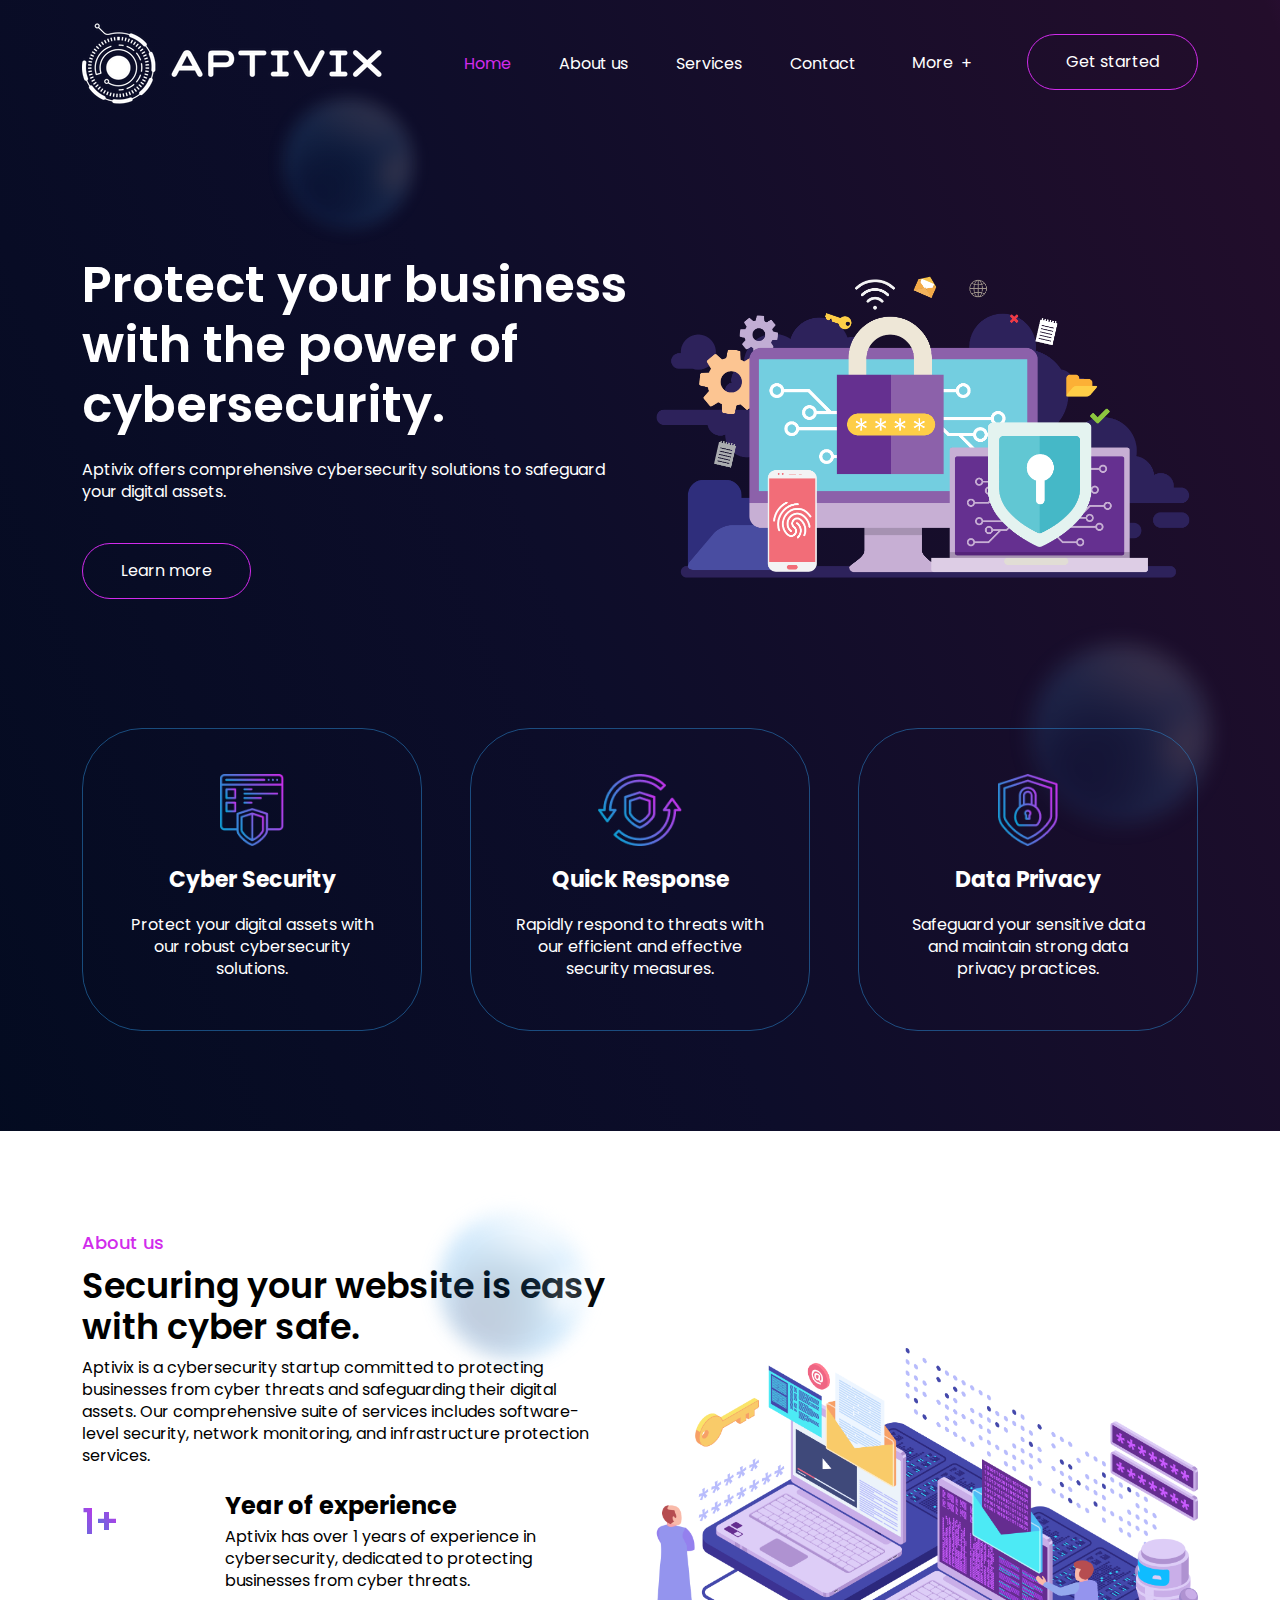
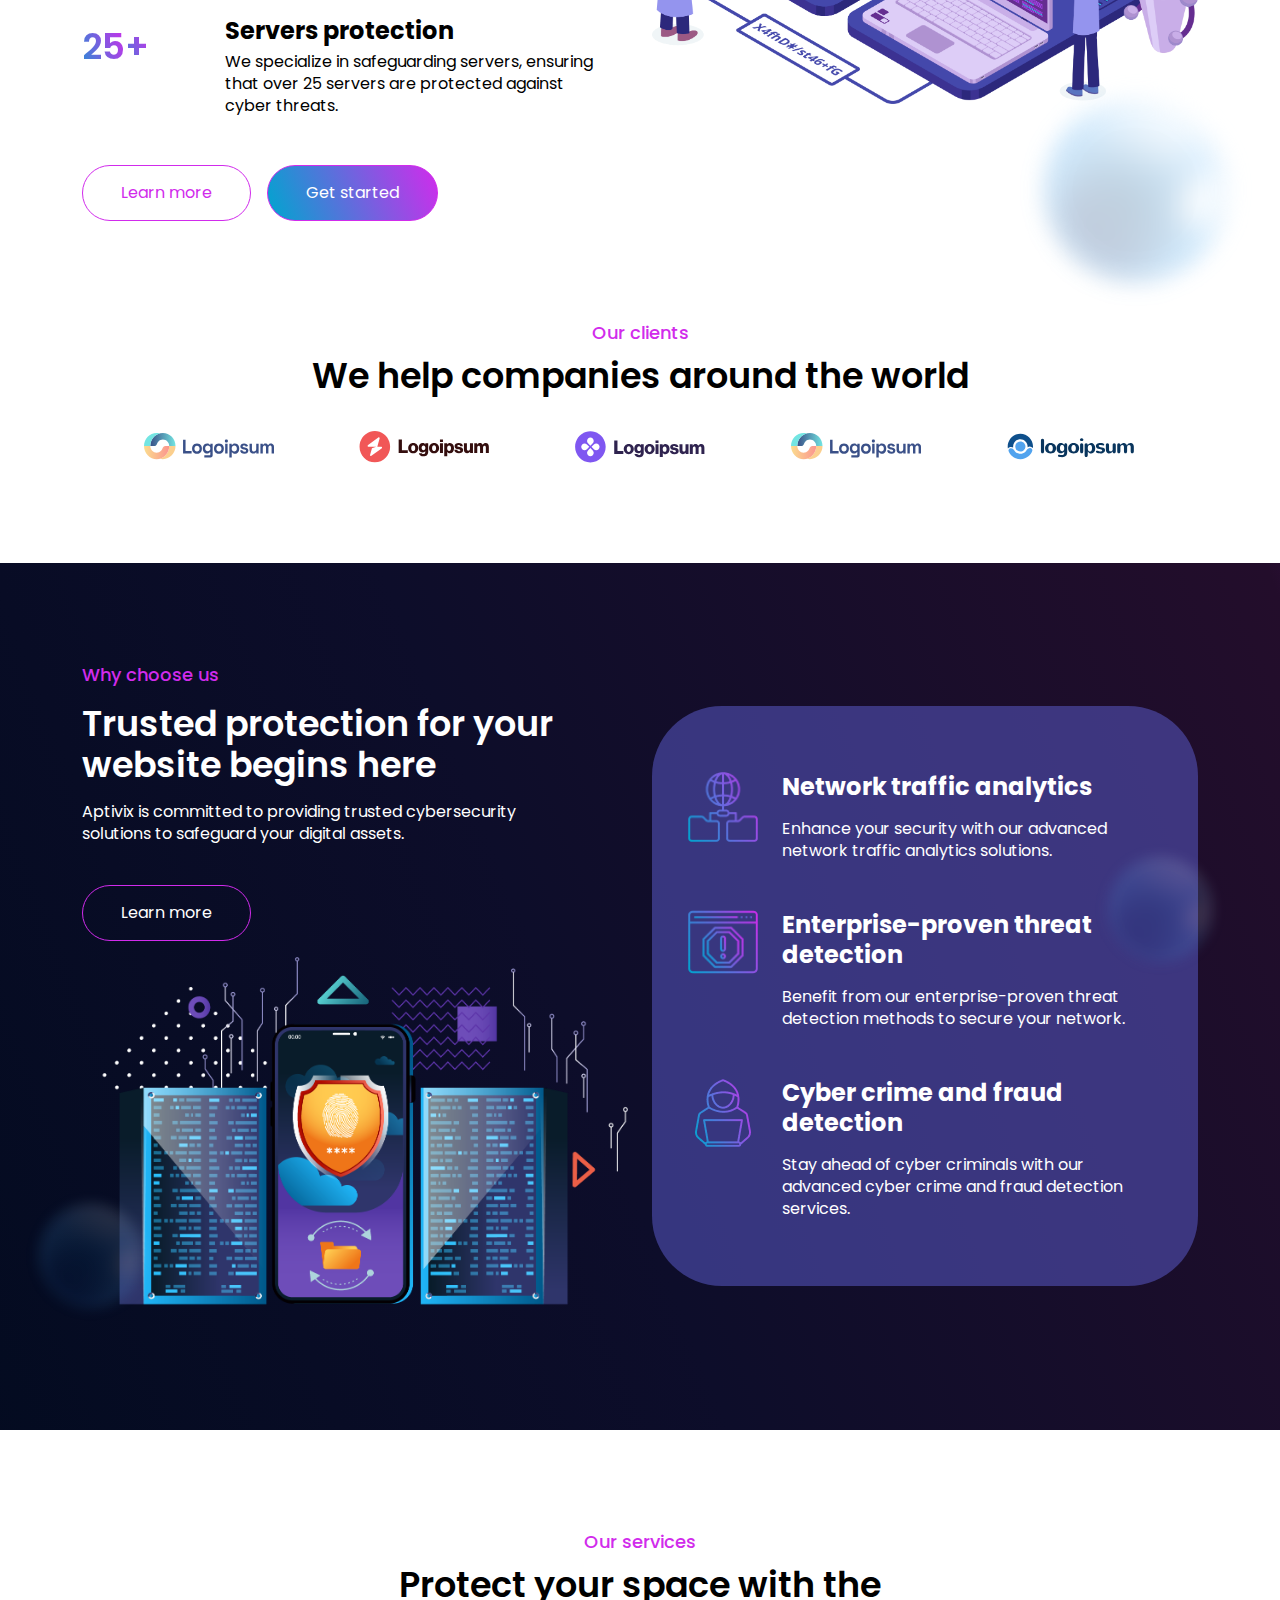
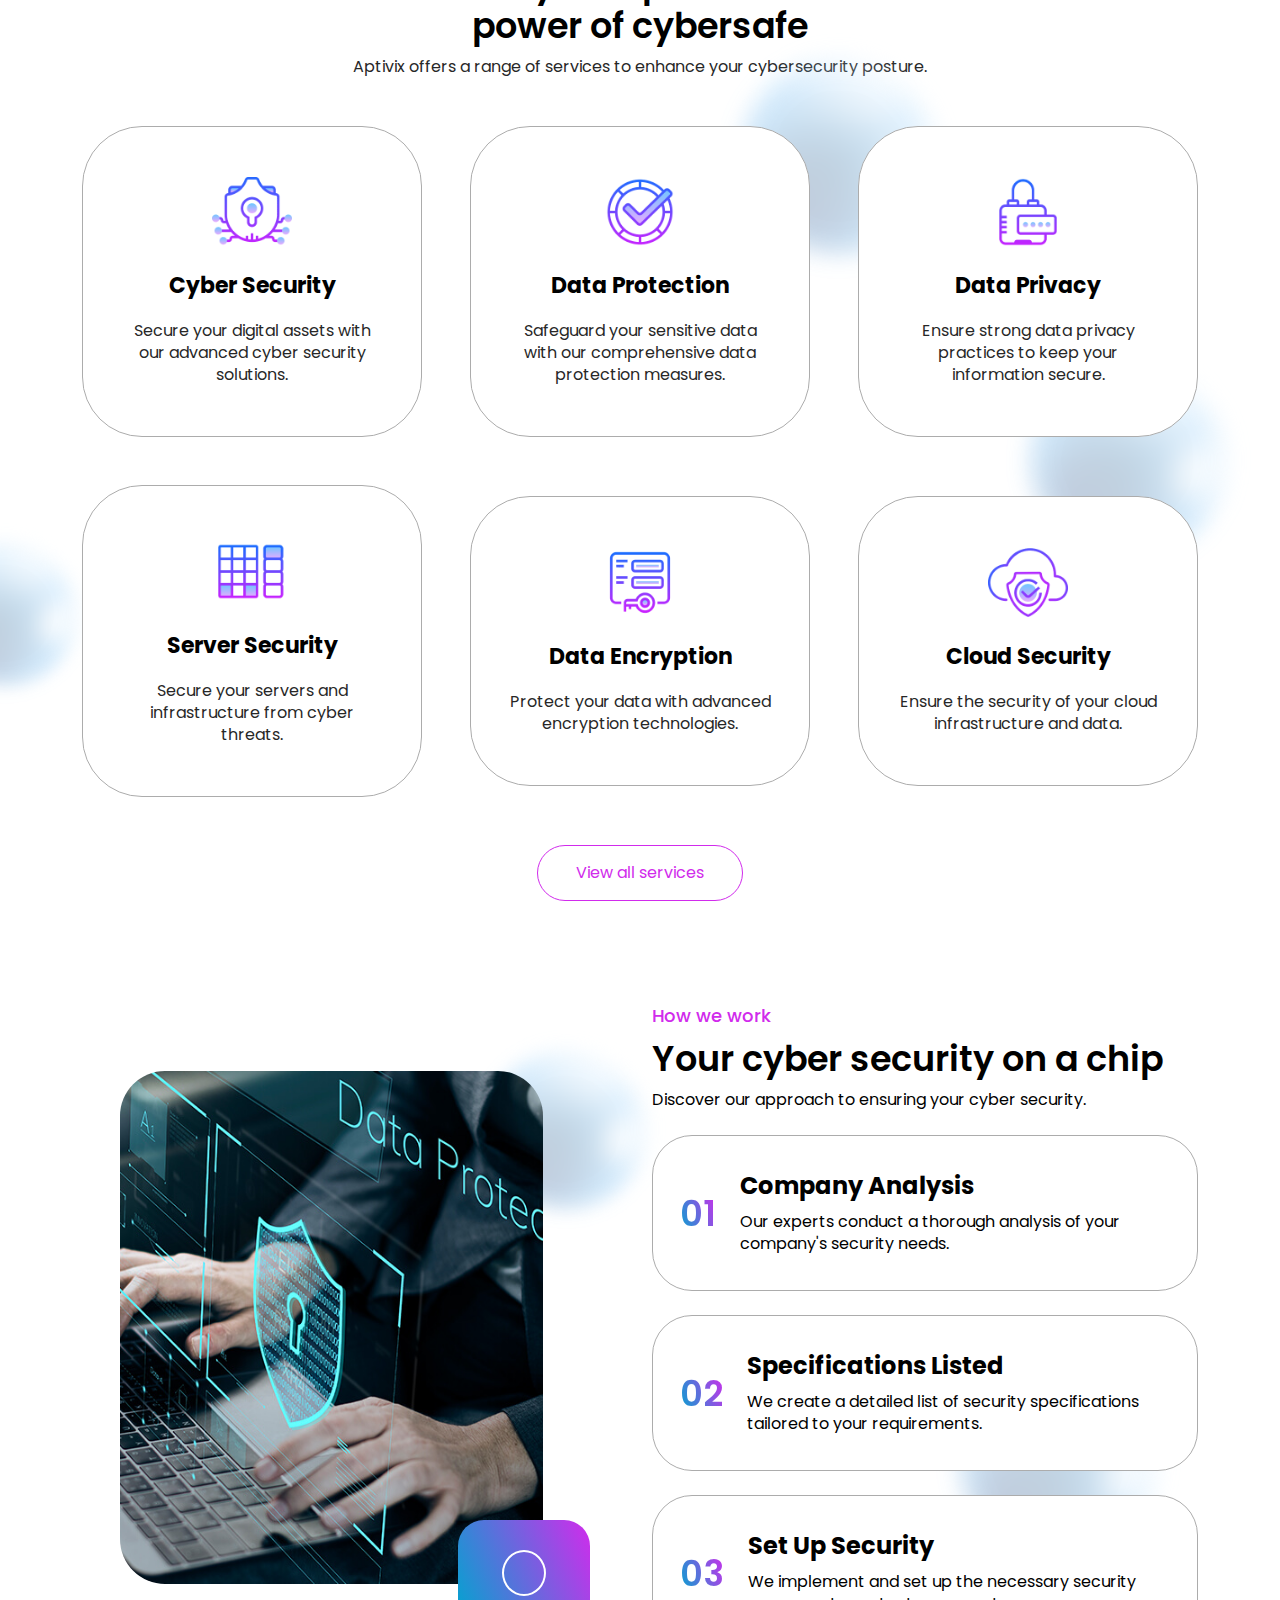
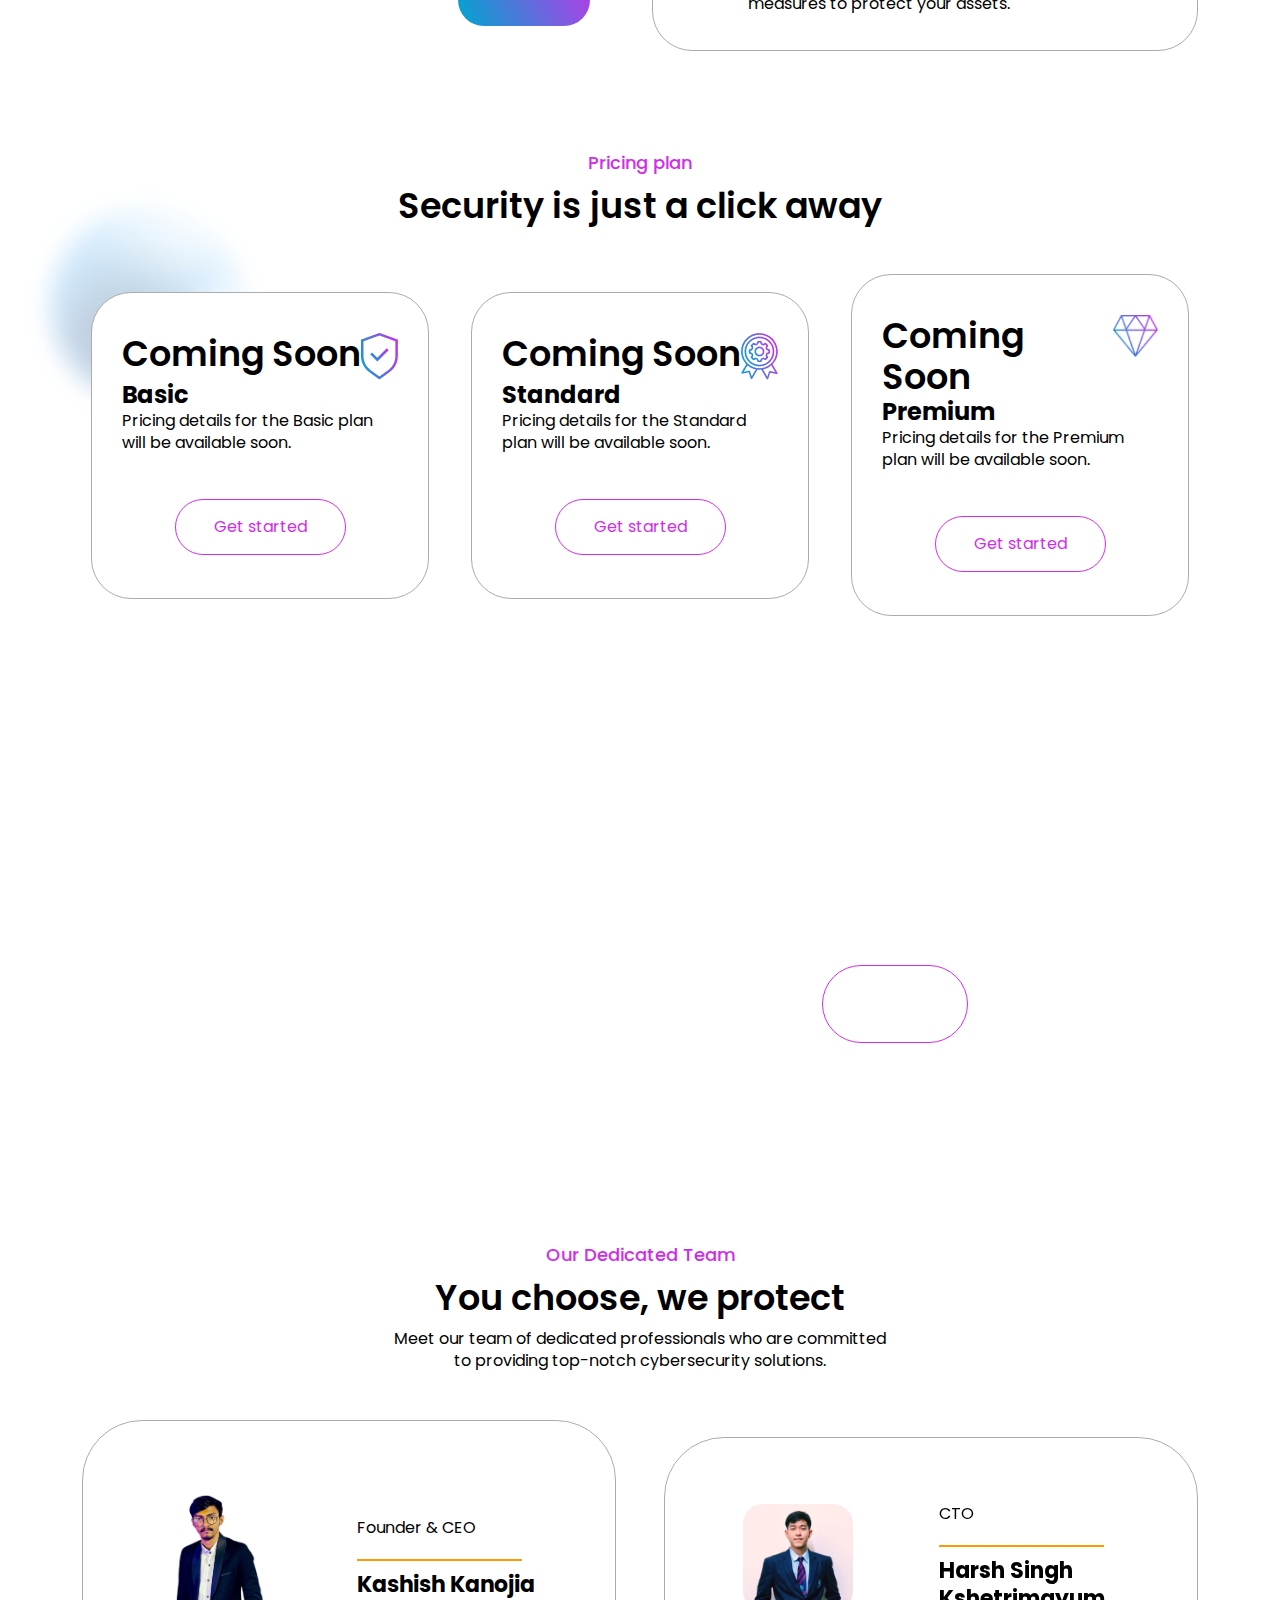
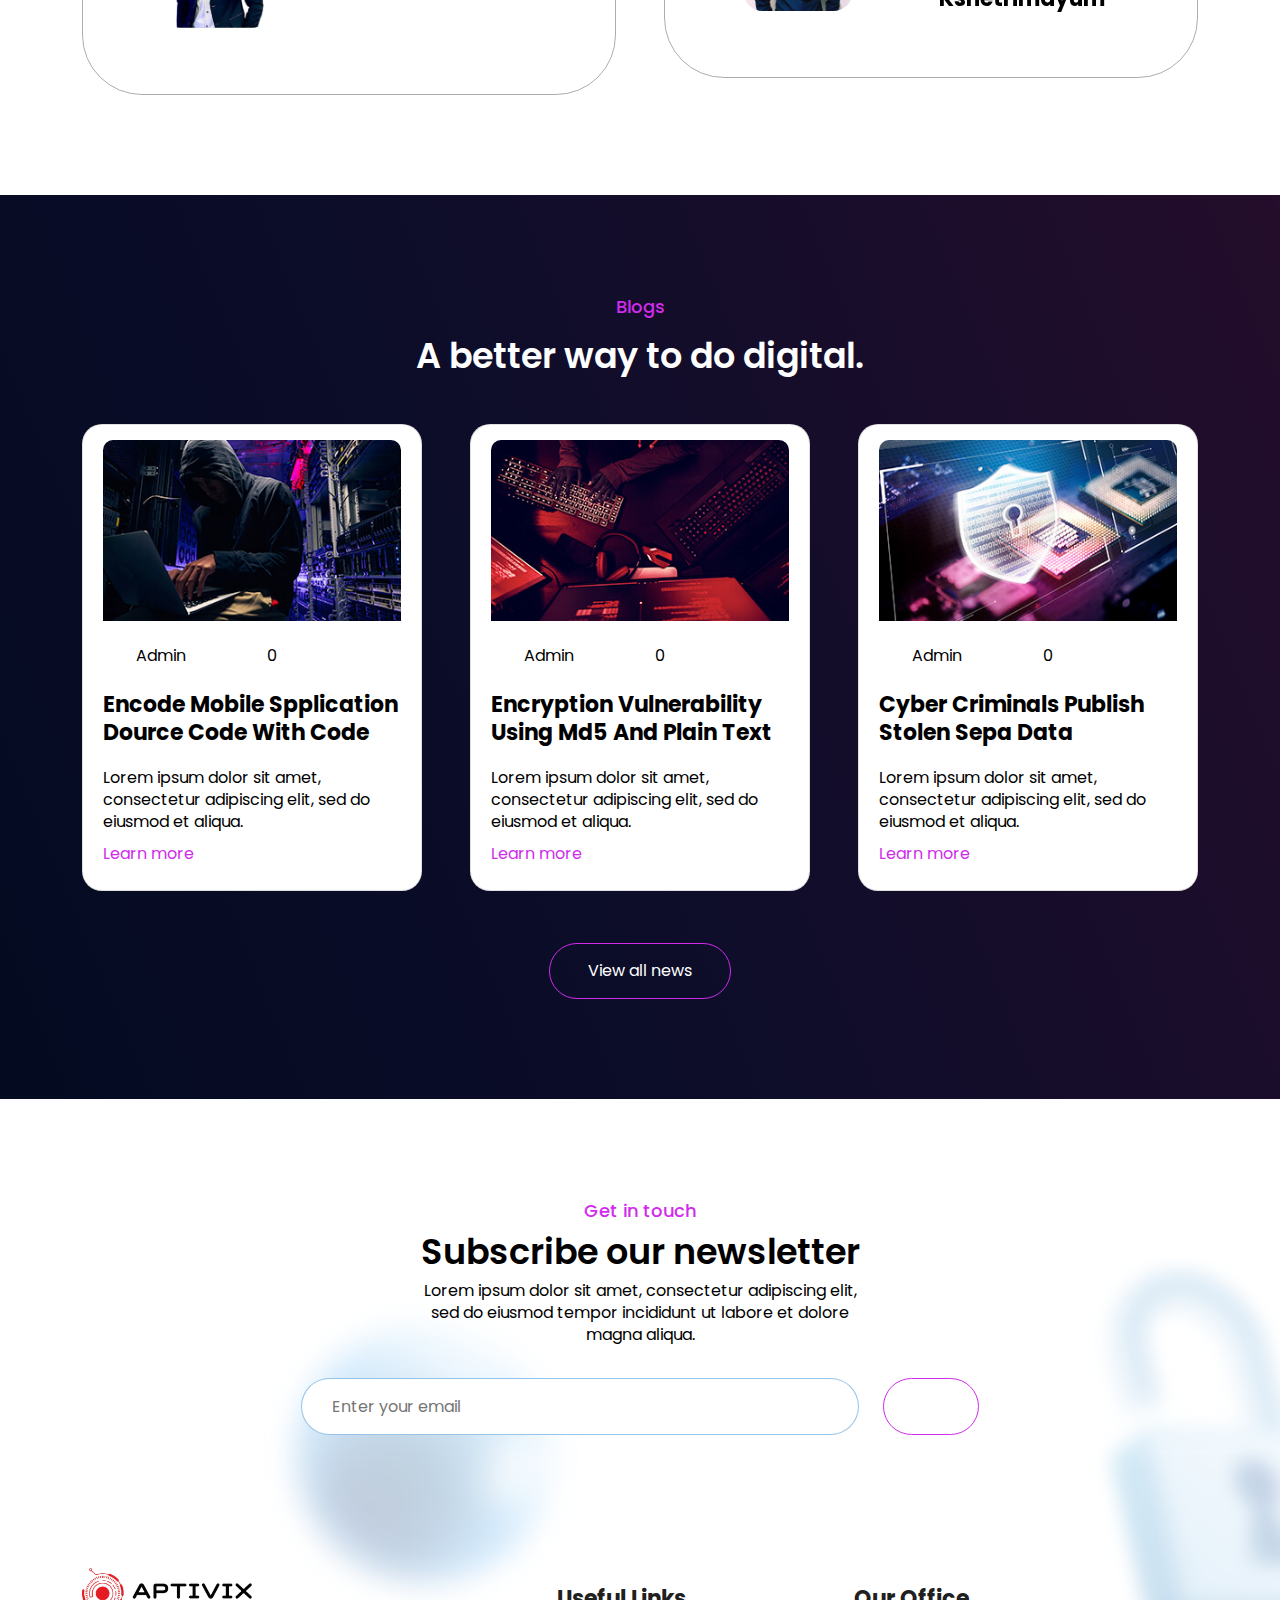
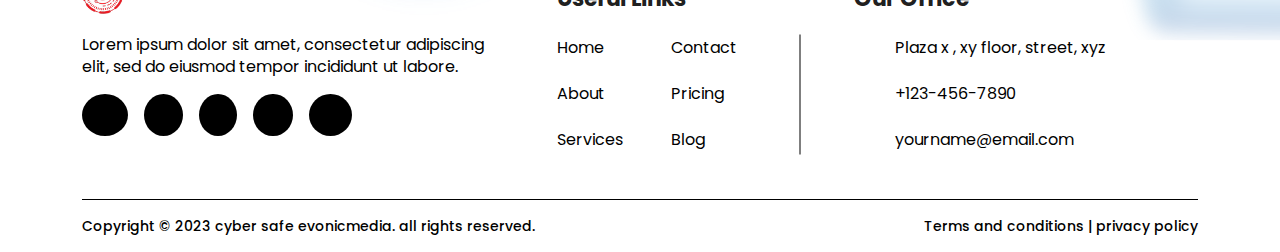
==== commit 8602a7ad: "Update index.html" ====
--- a/index.html
+++ b/index.html
@@ -5,7 +5,7 @@
     <meta charset="UTF-8">
     <meta http-equiv="X-UA-Compatible" content="IE=edge">
     <meta name="viewport" content="width=device-width, initial-scale=1.0">
-    <title>CyberSafe</title>
+    <title>Welcome to Aptivix: Empowering Cybersecurity</title>
     <link rel="shortcut icon" href="assets/Images/fave_icon.png" type="image/x-icon">
     <!-- Framework Css -->
     <link rel="stylesheet" href="assets/css/bootstrap-lib/bootstrap.min.css">
@@ -46,7 +46,7 @@
                                     </a>
                                     <ul class="dropdown-menu" aria-labelledby="navbarDropdownMenuLink">
                                         <li><a class="dropdown-item" href="faq.html">FAQ</a></li>
-                                        <li><a class="dropdown-item" href="Testimonial.html">Testimonial</a></li>
+                                        <li><a class="dropdown-item" href="Team.html">Team</a></li>
                                         <li><a class="dropdown-item" href="Pricing.html">Pricing plan</a></li>
                                         <li><a class="dropdown-item" href="Blog.html">Blog</a></li>
                                         <li><a class="dropdown-item" href="Coming_soon.html">Coming soon</a></li>
@@ -96,15 +96,14 @@
             </header>
             <!-- ====== End of 1.1. Header section ======  -->
 
-            <!-- ====== 1.2. hero section ====== -->
             <section class="banner">
                 <div class="container">
                     <figure><img src="assets/Images/bg/header_cercle1.png" alt="img" class="header-cercle1"></figure>
                     <figure><img src="assets/Images/bg/header_cercle2.png" alt="img" class="header-cercle2"></figure>
                     <div class="row d-flex align-items-center gap-md-0 gap-sm-4 gap-4">
                         <div class="col-lg-6 col-md-6 d-flex flex-column align-items-md-start align-items-sm-center align-items-center justify-content-center gap-md-4 gap-sm-3 gap-3">
-                            <h1>Protect your website with the power of cybersecurity.</h1>
-                            <p>Lorem ipsum dolor sit amet, consectetur adipiscing elit, sed do eiusmod tempor incididunt ut labore et dolore magna aliqua.</p>
+                            <h1>Protect your business with the power of cybersecurity.</h1>
+                            <p>Aptivix offers comprehensive cybersecurity solutions to safeguard your digital assets.</p>
                             <a href="About.html" class="btn_hover mt-3">Learn more</a>
                         </div>
                         <div class="col-lg-6 col-md-6 d-flex justify-content-end">
@@ -113,33 +112,32 @@
                     </div>
                 </div>
             </section>
-            <!-- ====== End of 1.2. hero section ====== -->
-
-            <!-- ====== 1.3. feature card section ====== -->
+            <!-- ====== End of 1.2. hero section ====== -->            
+
             <section class="banner_card">
                 <div class="container d-flex gap-lg-5 gap-md-4 gap-sm-5 gap-4 justify-content-between flex-md-row flex-sm-column flex-column align-items-center">
                     <div>
                         <figure><img src="assets/Images/icon/banner_card1.png" alt="img"></figure>
                         <h4>Cyber security</h4>
-                        <p>Lorem ipsum dolor sit amet, consectetur adipiscing elit, sed eiusmod amet elit.</p>
+                        <p>Protect your digital assets with our robust cybersecurity solutions.</p>
                         <a href="About.html" class="btn_hover2"><i class="fa-solid fa-greater-than"></i></a>
                     </div>
                     <div>
                         <figure><img src="assets/Images/icon/banner_card2.png" alt="img"></figure>
                         <h4>Quick response</h4>
-                        <p>Lorem ipsum dolor sit amet, consectetur adipiscing elit, sed eiusmod amet elit.</p>
+                        <p>Rapidly respond to threats with our efficient and effective security measures.</p>
                         <a href="About.html" class="btn_hover2"><i class="fa-solid fa-greater-than"></i></a>
                     </div>
                     <div>
                         <figure><img src="assets/Images/icon/banner_card3.png" alt="img"></figure>
                         <h4>Data privacy</h4>
-                        <p>Lorem ipsum dolor sit amet, consectetur adipiscing elit, sed eiusmod amet elit.</p>
+                        <p>Safeguard your sensitive data and maintain strong data privacy practices.</p>
                         <a href="About.html" class="btn_hover2"><i class="fa-solid fa-greater-than"></i></a>
                     </div>
                 </div>
             </section>
             <!-- ====== End of 1.3. feature card section ====== -->
-        </div>
+            </div>            
 
         <!-- ====== 1.4. About Us section ====== -->
         <section class="about">
@@ -149,29 +147,29 @@
                         <h5>About us</h5>
                         <h2>Securing your website is easy with cyber safe.</h2>
                         <p>
-                            Lorem ipsum dolor sit amet, consectetur adipiscing elit, sed do eiusmod tempor incididunt ut laboren do tempor amet elit.
+                            Aptivix is a cybersecurity startup committed to protecting businesses from cyber threats and safeguarding their digital assets. Our comprehensive suite of services includes software-level security, network monitoring, and infrastructure protection services.
                         </p>
                         <div class="row mt-4">
                             <div class="col-lg-3 col-md-3 d-flex justify-content-md-start justify-content-md-start justify-content-sm-center justify-content-center">
-                                <h2 class="count">16</h2>
+                                <h2 class="count">1</h2>
                                 <h2>+</h2>
                             </div>
                             <div class="col-lg-9 col-md-9">
                                 <h3>Year of experience</h3>
                                 <p>
-                                    Lorem ipsum dolor sit amet, consectetur adipiscing elit, sed do eiusmod tempor off laboren amet elit.
+                                    Aptivix has over 1 years of experience in cybersecurity, dedicated to protecting businesses from cyber threats.
                                 </p>
                             </div>
                         </div>
                         <div class="row mt-4">
                             <div class="col-lg-3 col-md-3 d-flex d-flex justify-content-md-start justify-content-md-start justify-content-sm-center justify-content-center">
-                                <h2 class="count">200</h2>
+                                <h2 class="count">25</h2>
                                 <h2>+</h2>
                             </div>
                             <div class="col-lg-9 col-md-9">
                                 <h3>Servers protection</h3>
                                 <p>
-                                    Lorem ipsum dolor sit amet, consectetur adipiscing elit, sed do eiusmod tempor off laboren amet elit.
+                                    We specialize in safeguarding servers, ensuring that over 25 servers are protected against cyber threats.
                                 </p>
                             </div>
                         </div>
@@ -207,7 +205,6 @@
         </section>
         <!-- ====== End of 1.5. Our Clients section ====== -->
 
-        <!-- ====== 1.6. Why Choose Us section ====== -->
         <section class="choose">
             <div class="container">
                 <div class="row d-flex align-items-center">
@@ -215,41 +212,43 @@
                         <h5>Why choose us</h5>
                         <h2>Trusted protection for your website begins here</h2>
                         <p class="pe-lg-5 pe-md-4 pe-sm-0 pe-0">
-                            Lorem ipsum dolor sit amet, consectetur adipiscing elit, sed do eiusmod tempor incididunt ut laboren amet elit.
+                            Aptivix is committed to providing trusted cybersecurity solutions to safeguard your digital assets.
                         </p>
-                        <!-- button -->
                         <a href="#" class="btn_hover mt-4">Learn more</a>
-
+        
                         <figure><img src="assets/Images/home/choose_main.png" class="mx-auto d-block w-100 mt-md-0 mt-sm-3 mt-3" alt="image"></figure>
                         <figure><img src="assets/Images/bg/header_cercle1.png" alt="img" class="chose-cercle1"></figure>
                     </div>
                     <div class="col-lg-6 col-md-6 d-flex align-items-center">
                         <figure><img src="assets/Images/bg/header_cercle2.png" alt="img" class="chose-cercle2"></figure>
                         <div class="choose2 d-flex flex-column gap-md-5 gap-sm-5 gap-4 mt-md-0 mt-sm-4 mt-4">
+                            <!-- Network traffic analytics -->
                             <div class="d-flex gap-4 flex-md-row flex-sm-column flex-column text-md-start text-sm-center text-center">
                                 <figure><img src="assets/Images/icon/choose1.png" alt="image"></figure>
                                 <div class="d-flex flex-column gap-3">
                                     <h3>Network traffic analytics</h3>
                                     <p>
-                                        Lorem ipsum dolor sit amet, consectetur adipiscing elit, sed do eiusmod tempor incididunt ut laboren amet elit.
+                                        Enhance your security with our advanced network traffic analytics solutions.
                                     </p>
                                 </div>
                             </div>
+                            <!-- Enterprise-proven threat detection -->
                             <div class="d-flex gap-4 flex-md-row flex-sm-column flex-column text-md-start text-sm-center text-center">
                                 <figure><img src="assets/Images/icon/choose2.png" alt="image"></figure>
                                 <div class="d-flex flex-column gap-3">
                                     <h3>Enterprise-proven threat detection</h3>
                                     <p>
-                                        Lorem ipsum dolor sit amet, consectetur adipiscing elit, sed do eiusmod tempor incididunt ut laboren amet elit.
+                                        Benefit from our enterprise-proven threat detection methods to secure your network.
                                     </p>
                                 </div>
                             </div>
+                            <!-- Cyber crime and fraud detection -->
                             <div class="d-flex gap-4 flex-md-row flex-sm-column flex-column text-md-start text-sm-center text-center">
                                 <figure><img src="assets/Images/icon/choose3.png" alt="image"></figure>
                                 <div class="d-flex flex-column gap-3">
                                     <h3>Cyber crime and fraud detection</h3>
                                     <p>
-                                        Lorem ipsum dolor sit amet, consectetur adipiscing elit, sed do eiusmod tempor incididunt ut laboren amet elit.
+                                        Stay ahead of cyber criminals with our advanced cyber crime and fraud detection services.
                                     </p>
                                 </div>
                             </div>
@@ -258,339 +257,216 @@
                 </div>
             </div>
         </section>
-        <!-- ====== End of 1.6. Why Choose Us section ====== -->
-
-        <!-- ====== 1.7.  Our Services section ====== -->
-        <section class="services">
-            <div class="container text-center">
-                <h5>Our services</h5>
-                <h2>Protect your space with the power of cybersafe</h2>
-                <p>Lorem ipsum dolor sit amet, consectetur adipiscing elit, do eiusmod.</p>
-                <div class="d-flex justify-content-between align-items-center flex-md-row flex-sm-column flex-column gap-lg-5 gap-md-4 gap-sm-5 gap-4 mt-md-5 mt-sm-5 mt-4">
-                    <div class="service_card d-flex flex-column align-items-center text-center">
-                        <figure><img src="assets/Images/icon/service1.png" alt="service"></figure>
-                        <h4>Cyber security</h4>
-                        <p>Lorem ipsum dolor sit amet, consectetur adipiscing elit, sed eiusmod amet elit.</p>
-                        <a href="#" class="btn_hover2"><i class="fa-solid fa-greater-than"></i></a>
-                    </div>
-                    <div class="service_card d-flex flex-column align-items-center text-center">
-                        <figure><img src="assets/Images/icon/service2.png" alt="service"></figure>
-                        <h4>Data protection</h4>
-                        <p>Lorem ipsum dolor sit amet, consectetur adipiscing elit, sed eiusmod amet elit.</p>
-                        <a href="#" class="btn_hover2"><i class="fa-solid fa-greater-than"></i></a>
-                    </div>
-                    <div class="service_card d-flex flex-column align-items-center text-center">
-                        <figure><img src="assets/Images/icon/service3.png" alt="service"></figure>
-                        <h4>Data privacy</h4>
-                        <p>Lorem ipsum dolor sit amet, consectetur adipiscing elit, sed eiusmod amet elit.</p>
-                        <a href="#" class="btn_hover2"><i class="fa-solid fa-greater-than"></i></a>
-                    </div>
-                </div>
-                <div class="d-flex justify-content-between align-items-center flex-md-row flex-sm-column flex-column gap-lg-5 gap-md-4 gap-sm-5 gap-4 mt-md-5 mt-sm-5 mt-4">
-                    <div class="service_card d-flex flex-column align-items-center text-center">
-                        <figure><img src="assets/Images/icon/service4.png" alt="service"></figure>
-                        <h4>Server Security</h4>
-                        <p>Lorem ipsum dolor sit amet, consectetur adipiscing elit, sed eiusmod amet elit.</p>
-                        <a href="#" class="btn_hover2"><i class="fa-solid fa-greater-than"></i></a>
-                    </div>
-                    <div class="service_card d-flex flex-column align-items-center text-center">
-                        <figure><img src="assets/Images/icon/service5.png" alt="service"></figure>
-                        <h4>Data Encryption</h4>
-                        <p>Lorem ipsum dolor sit amet, consectetur adipiscing elit, sed eiusmod amet elit.</p>
-                        <a href="#" class="btn_hover2"><i class="fa-solid fa-greater-than"></i></a>
-                    </div>
-                    <div class="service_card d-flex flex-column align-items-center text-center">
-                        <figure><img src="assets/Images/icon/service6.png" alt="service"></figure>
-                        <h4>Cloud Security</h4>
-                        <p>Lorem ipsum dolor sit amet, consectetur adipiscing elit, sed eiusmod amet elit.</p>
-                        <a href="#" class="btn_hover2"><i class="fa-solid fa-greater-than"></i></a>
-                    </div>
-                </div>
-                <figure><img src="assets/Images/bg/about_cercle1.png" alt="img" class="service-cercle1"></figure>
-                <figure><img src="assets/Images/bg/about_cercle1.png" alt="img" class="service-cercle2"></figure>
-                <figure><img src="assets/Images/bg/about_cercle1.png" alt="img" class="service-cercle3"></figure>
-                <br><br>
-                <a href="Service.html" class="view_service btn_hover mt-lg-3 mt-md-3 mt-sm-3 mt-0">View all services</a>
-            </div>
-        </section>
-        <!-- ====== End of 1.7. Our Services section ====== -->
-
-        <!-- ====== 1.8. How We Work section ====== -->
-        <section class="work">
-            <div class="container">
-                <div class="row position-relative">
-                    <figure><img src="assets/Images/bg/about_cercle1.png" alt="img" class="work-cercle1"></figure>
-                    <div class="col-lg-6 col-md-6 d-flex align-items-center justify-content-center">
-                        <figure class="position-relative">
-                            <img src="assets/Images/home/how_we_work.jpg" alt="img" class="how-we-work">
-                            <a href="#"><i class="fa-solid fa-play"></i></a>
-                        </figure>
-                    </div>
-                    <div class="col-lg-6 col-md-6 text-md-start text-sm-center text-center mt-md-0 mt-sm-5 mt-5 pt-md-0 pt-sm-3 pt-3">
-                        <h5>How we work</h5>
-                        <h2>Your cyber security on a chip</h2>
-                        <p>Lorem ipsum dolor sit amet, consectetur adipiscing elit, sed do eiusmod tempor incididunt ut laboren do tempor amet elit.</p>
-                        <div class="d-flex align-items-center flex-md-row flex-sm-column flex-column gap-md-4 gap-sm-3 gap-1 mt-4">
-                            <div>
-                                <h2>01</h2>
-                            </div>
-                            <div>
-                                <h3>Company analysis</h3>
-                                <p>Lorem ipsum dolor sit amet, consectetur adipiscing elit, sed do eiusmod tempor incididunt.</p>
-                            </div>
-                        </div>
-                        <div class="d-flex align-items-center flex-md-row flex-sm-column flex-column gap-md-4 gap-sm-3 gap-1 mt-4">
-                            <div>
-                                <h2>02</h2>
-                            </div>
-                            <div>
-                                <h3>Specifications listed</h3>
-                                <p>Lorem ipsum dolor sit amet, consectetur adipiscing elit, sed do eiusmod tempor incididunt.</p>
-                            </div>
-                        </div>
-                        <div class="d-flex align-items-center flex-md-row flex-sm-column flex-column gap-md-4 gap-sm-3 gap-1 mt-4">
-                            <div>
-                                <h2>03</h2>
-                            </div>
-                            <div>
-                                <h3>Set up security</h3>
-                                <p>Lorem ipsum dolor sit amet, consectetur adipiscing elit, sed do eiusmod tempor incididunt.</p>
-                            </div>
-                        </div>
-                    </div>
-                    <figure><img src="assets/Images/bg/about_cercle1.png" alt="img" class="work-cercle2"></figure>
-                </div>
-            </div>
-        </section>
-        <!-- ====== End of 1.8. How We Work section ====== -->
+        <!-- ====== End of 1.6. Why Choose Us section ====== -->        
+
+        <!-- ====== 1.7. Our Services section ====== -->
+<section class="services">
+    <div class="container text-center">
+        <h5>Our services</h5>
+        <h2>Protect your space with the power of cybersafe</h2>
+        <p>Aptivix offers a range of services to enhance your cybersecurity posture.</p>
+        <div class="d-flex justify-content-between align-items-center flex-md-row flex-sm-column flex-column gap-lg-5 gap-md-4 gap-sm-5 gap-4 mt-md-5 mt-sm-5 mt-4">
+            <div class="service_card d-flex flex-column align-items-center text-center">
+                <figure><img src="assets/Images/icon/service1.png" alt="service"></figure>
+                <h4>Cyber Security</h4>
+                <p>Secure your digital assets with our advanced cyber security solutions.</p>
+                <a href="#" class="btn_hover2"><i class="fa-solid fa-greater-than"></i></a>
+            </div>
+            <div class="service_card d-flex flex-column align-items-center text-center">
+                <figure><img src="assets/Images/icon/service2.png" alt="service"></figure>
+                <h4>Data Protection</h4>
+                <p>Safeguard your sensitive data with our comprehensive data protection measures.</p>
+                <a href="#" class="btn_hover2"><i class="fa-solid fa-greater-than"></i></a>
+            </div>
+            <div class="service_card d-flex flex-column align-items-center text-center">
+                <figure><img src="assets/Images/icon/service3.png" alt="service"></figure>
+                <h4>Data Privacy</h4>
+                <p>Ensure strong data privacy practices to keep your information secure.</p>
+                <a href="#" class="btn_hover2"><i class="fa-solid fa-greater-than"></i></a>
+            </div>
+        </div>
+        <div class="d-flex justify-content-between align-items-center flex-md-row flex-sm-column flex-column gap-lg-5 gap-md-4 gap-sm-5 gap-4 mt-md-5 mt-sm-5 mt-4">
+            <div class="service_card d-flex flex-column align-items-center text-center">
+                <figure><img src="assets/Images/icon/service4.png" alt="service"></figure>
+                <h4>Server Security</h4>
+                <p>Secure your servers and infrastructure from cyber threats.</p>
+                <a href="#" class="btn_hover2"><i class="fa-solid fa-greater-than"></i></a>
+            </div>
+            <div class="service_card d-flex flex-column align-items-center text-center">
+                <figure><img src="assets/Images/icon/service5.png" alt="service"></figure>
+                <h4>Data Encryption</h4>
+                <p>Protect your data with advanced encryption technologies.</p>
+                <a href="#" class="btn_hover2"><i class="fa-solid fa-greater-than"></i></a>
+            </div>
+            <div class="service_card d-flex flex-column align-items-center text-center">
+                <figure><img src="assets/Images/icon/service6.png" alt="service"></figure>
+                <h4>Cloud Security</h4>
+                <p>Ensure the security of your cloud infrastructure and data.</p>
+                <a href="#" class="btn_hover2"><i class="fa-solid fa-greater-than"></i></a>
+            </div>
+        </div>
+        <figure><img src="assets/Images/bg/about_cercle1.png" alt="img" class="service-cercle1"></figure>
+        <figure><img src="assets/Images/bg/about_cercle1.png" alt="img" class="service-cercle2"></figure>
+        <figure><img src="assets/Images/bg/about_cercle1.png" alt="img" class="service-cercle3"></figure>
+        <br><br>
+        <a href="Service.html" class="view_service btn_hover mt-lg-3 mt-md-3 mt-sm-3 mt-0">View all services</a>
+    </div>
+</section>
+<!-- ====== End of 1.7. Our Services section ====== -->
+
+<!-- ====== 1.8. How We Work section ====== -->
+<section class="work">
+    <div class="container">
+        <div class="row position-relative">
+            <figure><img src="assets/Images/bg/about_cercle1.png" alt="img" class="work-cercle1"></figure>
+            <div class="col-lg-6 col-md-6 d-flex align-items-center justify-content-center">
+                <figure class="position-relative">
+                    <img src="assets/Images/home/how_we_work.jpg" alt="img" class="how-we-work">
+                    <a href="#"><i class="fa-solid fa-play"></i></a>
+                </figure>
+            </div>
+            <div class="col-lg-6 col-md-6 text-md-start text-sm-center text-center mt-md-0 mt-sm-5 mt-5 pt-md-0 pt-sm-3 pt-3">
+                <h5>How we work</h5>
+                <h2>Your cyber security on a chip</h2>
+                <p>Discover our approach to ensuring your cyber security.</p>
+                <div class="d-flex align-items-center flex-md-row flex-sm-column flex-column gap-md-4 gap-sm-3 gap-1 mt-4">
+                    <div>
+                        <h2>01</h2>
+                    </div>
+                    <div>
+                        <h3>Company analysis</h3>
+                        <p>Our experts conduct a thorough analysis of your company's security needs.</p>
+                    </div>
+                </div>
+                <div class="d-flex align-items-center flex-md-row flex-sm-column flex-column gap-md-4 gap-sm-3 gap-1 mt-4">
+                    <div>
+                        <h2>02</h2>
+                    </div>
+                    <div>
+                        <h3>Specifications listed</h3>
+                        <p>We create a detailed list of security specifications tailored to your requirements.</p>
+                    </div>
+                </div>
+                <div class="d-flex align-items-center flex-md-row flex-sm-column flex-column gap-md-4 gap-sm-3 gap-1 mt-4">
+                    <div>
+                        <h2>03</h2>
+                    </div>
+                    <div>
+                        <h3>Set up security</h3>
+                        <p>We implement and set up the necessary security measures to protect your assets.</p>
+                    </div>
+                </div>
+            </div>
+            <figure><img src="assets/Images/bg/about_cercle1.png" alt="img" class="work-cercle2"></figure>
+        </div>
+    </div>
+</section>
+<!-- ====== End of 1.8. How We Work section ====== -->
 
         <!-- ====== 1.9. Pricing Plan section ====== -->
-        <section>
-            <div class="container">
-                <figure><img src="assets/Images/bg/about_cercle1.png" alt="img" class="pricing-cercle"></figure>
-                <div class="pricing_plan text-center position-relative">
-                    <h5>Pricing plan</h5>
-                    <h2>Security is just a click away</h2>
-                </div>
-                <div class="row d-flex justify-content-center align-items-center mt-md-5 mt-sm-4 mt-4 gap-lg-0 gap-md-4 gap-sm-4 gap-4">
-                    <div class="col-lg-4 d-flex justify-content-center">
-                        <div class="pricing_card d-flex flex-column">
-                            <div class="d-flex justify-content-between">
-                                <h2>39.99$</h2>
-                                <figure><img src="assets/Images/icon/pricing1.png" alt="image"></figure>
-                            </div>
-                            <h3>Basic</h3>
-                            <div class="d-flex align-items-center gap-3 mt-4">
-                                <i class="fa-solid fa-check"></i>
-                                <p>Identifying threats & risks</p>
-                            </div>
-                            <div class="d-flex align-items-center gap-3 mt-4">
-                                <i class="fa-solid fa-check"></i>
-                                <p>Cyber risk assessment</p>
-                            </div>
-                            <div class="d-flex align-items-center gap-3 mt-4">
-                                <i class="fa-solid fa-check"></i>
-                                <p>Testing cyber security</p>
-                            </div>
-                            <div class="d-flex align-items-center gap-3 mt-4">
-                                <i class="fa-solid fa-check"></i>
-                                <p>Managing cloud security</p>
-                            </div>
-                            <div class="d-flex align-items-center gap-3 mt-4">
-                                <i class="fa-solid fa-check"></i>
-                                <p>Data recovery</p>
-                            </div>
-                            <div class="d-flex align-items-center gap-3 mt-4">
-                                <i class="fa-solid fa-check"></i>
-                                <p>Effective protection</p>
-                            </div>
-                            <div class="d-flex align-items-center gap-3 mt-4">
-                                <i class="fa-solid fa-check"></i>
-                                <p>Server security</p>
-                            </div>
-                            <div class="d-flex align-items-center gap-3 mt-4">
-                                <i class="fa-solid fa-check"></i>
-                                <p>24/7 support</p>
-                            </div>
-                            <div>
-                                <a href="Pricing.html" class="btn_hover">Get started</a>
-                            </div>
-                        </div>
-                    </div>
-                    <div class="col-lg-4 d-flex justify-content-center">
-                        <div class="pricing_card d-flex flex-column">
-                            <div class="d-flex justify-content-between">
-                                <h2>75.99$</h2>
-                                <figure><img src="assets/Images/icon/pricing2.png" alt="image"></figure>
-                            </div>
-                            <h3>Standard</h3>
-                            <div class="d-flex align-items-center gap-3 mt-4">
-                                <i class="fa-solid fa-check"></i>
-                                <p>Identifying threats & risks</p>
-                            </div>
-                            <div class="d-flex align-items-center gap-3 mt-4">
-                                <i class="fa-solid fa-check"></i>
-                                <p>Cyber risk assessment</p>
-                            </div>
-                            <div class="d-flex align-items-center gap-3 mt-4">
-                                <i class="fa-solid fa-check"></i>
-                                <p>Testing cyber security</p>
-                            </div>
-                            <div class="d-flex align-items-center gap-3 mt-4">
-                                <i class="fa-solid fa-check"></i>
-                                <p>Managing cloud security</p>
-                            </div>
-                            <div class="d-flex align-items-center gap-3 mt-4">
-                                <i class="fa-solid fa-check"></i>
-                                <p>Data recovery</p>
-                            </div>
-                            <div class="d-flex align-items-center gap-3 mt-4">
-                                <i class="fa-solid fa-check"></i>
-                                <p>Effective protection</p>
-                            </div>
-                            <div class="d-flex align-items-center gap-3 mt-4">
-                                <i class="fa-solid fa-check"></i>
-                                <p>Server security</p>
-                            </div>
-                            <div class="d-flex align-items-center gap-3 mt-4">
-                                <i class="fa-solid fa-check"></i>
-                                <p>24/7 support</p>
-                            </div>
-                            <div>
-                                <a href="Pricing.html" class="btn_hover">Get started</a>
-                            </div>
-                        </div>
-                    </div>
-                    <div class="col-lg-4 d-flex justify-content-center">
-                        <div class="pricing_card d-flex flex-column">
-                            <div class="d-flex justify-content-between">
-                                <h2>99.99$</h2>
-                                <figure><img src="assets/Images/icon/pricing3.png" alt="image"></figure>
-                            </div>
-                            <h3>Premium</h3>
-                            <div class="d-flex align-items-center gap-3 mt-4">
-                                <i class="fa-solid fa-check"></i>
-                                <p>Identifying threats & risks</p>
-                            </div>
-                            <div class="d-flex align-items-center gap-3 mt-4">
-                                <i class="fa-solid fa-check"></i>
-                                <p>Cyber risk assessment</p>
-                            </div>
-                            <div class="d-flex align-items-center gap-3 mt-4">
-                                <i class="fa-solid fa-check"></i>
-                                <p>Testing cyber security</p>
-                            </div>
-                            <div class="d-flex align-items-center gap-3 mt-4">
-                                <i class="fa-solid fa-check"></i>
-                                <p>Managing cloud security</p>
-                            </div>
-                            <div class="d-flex align-items-center gap-3 mt-4">
-                                <i class="fa-solid fa-check"></i>
-                                <p>Data recovery</p>
-                            </div>
-                            <div class="d-flex align-items-center gap-3 mt-4">
-                                <i class="fa-solid fa-check"></i>
-                                <p>Effective protection</p>
-                            </div>
-                            <div class="d-flex align-items-center gap-3 mt-4">
-                                <i class="fa-solid fa-check"></i>
-                                <p>Server security</p>
-                            </div>
-                            <div class="d-flex align-items-center gap-3 mt-4">
-                                <i class="fa-solid fa-check"></i>
-                                <p>24/7 support</p>
-                            </div>
-                            <div>
-                                <a href="Pricing.html" class="btn_hover">Get started</a>
-                            </div>
-                        </div>
-                    </div>
-                </div>
-            </div>
-        </section>
-        <!-- ====== End of 1.9. Pricing Plan section ====== -->
+<section>
+    <div class="container">
+        <figure><img src="assets/Images/bg/about_cercle1.png" alt="img" class="pricing-cercle"></figure>
+        <div class="pricing_plan text-center position-relative">
+            <h5>Pricing plan</h5>
+            <h2>Security is just a click away</h2>
+        </div>
+        <div class="row d-flex justify-content-center align-items-center mt-md-5 mt-sm-4 mt-4 gap-lg-0 gap-md-4 gap-sm-4 gap-4">
+            <div class="col-lg-4 d-flex justify-content-center">
+                <div class="pricing_card d-flex flex-column">
+                    <div class="d-flex justify-content-between">
+                        <h2>Coming Soon</h2>
+                        <figure><img src="assets/Images/icon/pricing1.png" alt="image"></figure>
+                    </div>
+                    <h3>Basic</h3>
+                    <p>Pricing details for the Basic plan will be available soon.</p>
+                    <div>
+                        <a href="Pricing.html" class="btn_hover">Get started</a>
+                    </div>
+                </div>
+            </div>
+            <div class="col-lg-4 d-flex justify-content-center">
+                <div class="pricing_card d-flex flex-column">
+                    <div class="d-flex justify-content-between">
+                        <h2>Coming Soon</h2>
+                        <figure><img src="assets/Images/icon/pricing2.png" alt="image"></figure>
+                    </div>
+                    <h3>Standard</h3>
+                    <p>Pricing details for the Standard plan will be available soon.</p>
+                    <div>
+                        <a href="Pricing.html" class="btn_hover">Get started</a>
+                    </div>
+                </div>
+            </div>
+            <div class="col-lg-4 d-flex justify-content-center">
+                <div class="pricing_card d-flex flex-column">
+                    <div class="d-flex justify-content-between">
+                        <h2>Coming Soon</h2>
+                        <figure><img src="assets/Images/icon/pricing3.png" alt="image"></figure>
+                    </div>
+                    <h3>Premium</h3>
+                    <p>Pricing details for the Premium plan will be available soon.</p>
+                    <div>
+                        <a href="Pricing.html" class="btn_hover">Get started</a>
+                    </div>
+                </div>
+            </div>
+        </div>
+    </div>
+</section>
+<!-- ====== End of 1.9. Pricing Plan section ====== -->
 
         <!-- ====== 1.10. CTA section ====== -->
         <section class="experience">
             <div class="container text-center d-flex flex-column gap-3">
-                <h2>Want to experience our features? get a free 7-days trial.</h2>
-                <p>Lorem ipsum dolor sit amet, consectetur adipiscing elit, sed do eiusmod tempor incididunt ut labore et dolore magna aliqua. Ut enim ad minim veniam, quis nostrud exercitation ullamco laboris nisi ut.</p>
+                <h2>Stay Connected with Us</h2>
+        <p>Follow us on social media to stay up-to-date with the latest news, updates, and more.</p>
+        <div class="d-flex gap-md-3 gap-sm-3 gap-2 flex-md-row flex-sm-row flex-column justify-content-center align-items-center mt-3">
+             <!-- Social media icons with links -->
+             <a href="https://github.com/aptivix" target="_blank"><i class="fab fa-github-square"></i></a>
+             <a href="https://twitter.com/aptivix" target="_blank"><i class="fab fa-twitter-square"></i></a>
+             <a href="https://linkedin.com/company/aptivix" target="_blank"><i class="fab fa-linkedin-square"></i></a>
+             <a href="https://instagram.com/aptivix" target="_blank"><i class="fab fa-instagram-square"></i></a>
+             <a href="https://facebook.com/aptivix" target="_blank"><i class="fab fa-facebook-square"></i></a>
                 <div class="d-flex gap-md-3 gap-sm-3 gap-2 flex-md-row flex-sm-row flex-column justify-content-center align-items-center mt-3">
                     <!-- CTA button -->
-                    <a href="#" class="btn_hover">Learn more</a>
-                    <a href="#" class="get">Start free trial</a>
-                </div>
+                    <a href="#" class="btn_hover">Learn more</a>                </div>
             </div>
         </section>
         <!-- ====== End of 1.10. CTA section ====== -->
 
-        <!-- ====== 1.11. Testimonials section ====== -->
-        <section>
-            <div class="container">
-                <div class="testimonial text-center">
-                    <h5>Testimonials</h5>
-                    <h2>You choose, we protect</h2>
-                    <p>Lorem ipsum dolor sit amet, consectetur adipiscing elit, sed do eiusmod tempor incididunt ut labore et dolore magna aliqua.</p>
-                </div>
-                <div class="slider">
-                    <div class="d-flex justify-content-between align-items-center gap-lg-5 gap-md-4 gap-sm-5 gap-4 mt-5 flex-md-row flex-sm-column flex-column">
-                        <div class="testimonial_card d-flex gap-lg-5 gap-md-3 gap-sm-5 gap-2 align-items-center flex-md-row flex-sm-row flex-column text-md-start text-sm-start text-center">
-                            <figure><img src="assets/Images/slider/testimonial1.png" alt="testimonial"></figure>
-                            <div>
-                                <p>Lorem ipsum dolor sit amet, consectetur adipiscing elit, sed do eiusmod tempor incididunt ut labore et dolore magna aliqua.</p>
-                                <hr>
-                                <h4>Jacob scott</h4>
-                            </div>
-                        </div>
-                        <div class="testimonial_card d-flex gap-lg-5 gap-md-3 gap-sm-5 gap-2 align-items-center flex-md-row flex-sm-row flex-column text-md-start text-sm-start text-center">
-                            <figure><img src="assets/Images/slider/testimonial2.png" alt="testimonial"></figure>
-                            <div>
-                                <p>Lorem ipsum dolor sit amet, consectetur adipiscing elit, sed do eiusmod tempor incididunt ut labore et dolore magna aliqua.</p>
-                                <hr>
-                                <h4>Phillip boyd</h4>
-                            </div>
-                        </div>
-                    </div>
-                    <div class="d-flex justify-content-between align-items-center gap-lg-5 gap-md-4 gap-sm-5 gap-4 mt-5 flex-md-row flex-sm-column flex-column">
-                        <div class="testimonial_card d-flex gap-lg-5 gap-md-3 gap-sm-5 gap-2 align-items-center flex-md-row flex-sm-row flex-column text-md-start text-sm-start text-center">
-                            <figure><img src="assets/Images/slider/testimonial3.png" alt="testimonial"></figure>
-                            <div>
-                                <p>Lorem ipsum dolor sit amet, consectetur adipiscing elit, sed do eiusmod tempor incididunt ut labore et dolore magna aliqua.</p>
-                                <hr>
-                                <h4>Jacob scott</h4>
-                            </div>
-                        </div>
-                        <div class="testimonial_card d-flex gap-lg-5 gap-md-3 gap-sm-5 gap-2 align-items-center flex-md-row flex-sm-row flex-column text-md-start text-sm-start text-center">
-                            <figure><img src="assets/Images/slider/testimonial2.png" alt="testimonial"></figure>
-                            <div>
-                                <p>Lorem ipsum dolor sit amet, consectetur adipiscing elit, sed do eiusmod tempor incididunt ut labore et dolore magna aliqua.</p>
-                                <hr>
-                                <h4>Phillip boyd</h4>
-                            </div>
-                        </div>
-                    </div>
-                    <div class="d-flex justify-content-between align-items-center gap-lg-5 gap-md-4 gap-sm-5 gap-4 mt-5 flex-md-row flex-sm-column flex-column">
-                        <div class="testimonial_card d-flex gap-lg-5 gap-md-3 gap-sm-5 gap-2 align-items-center flex-md-row flex-sm-row flex-column text-md-start text-sm-start text-center">
-                            <figure><img src="assets/Images/slider/testimonial1.png" alt="testimonial"></figure>
-                            <div>
-                                <p>Lorem ipsum dolor sit amet, consectetur adipiscing elit, sed do eiusmod tempor incididunt ut labore et dolore magna aliqua.</p>
-                                <hr>
-                                <h4>Jacob scott</h4>
-                            </div>
-                        </div>
-                        <div class="testimonial_card d-flex gap-lg-5 gap-md-3 gap-sm-5 gap-2 align-items-center flex-md-row flex-sm-row flex-column text-md-start text-sm-start text-center">
-                            <figure><img src="assets/Images/slider/testimonial3.png" alt="testimonial"></figure>
-                            <div>
-                                <p>Lorem ipsum dolor sit amet, consectetur adipiscing elit, sed do eiusmod tempor incididunt ut labore et dolore magna aliqua.</p>
-                                <hr>
-                                <h4>Phillip boyd</h4>
-                            </div>
-                        </div>
-                    </div>
-                </div>
-            </div>
-        </section>
-        <!-- ====== End of 1.11. Testimonials section ====== -->
+        <!-- ====== 1.11. Our Team section ====== -->
+<section>
+    <div class="container">
+        <div class="testimonial text-center">
+            <h5>Our Dedicated Team</h5>
+            <h2>You choose, we protect</h2>
+            <p>Meet our team of dedicated professionals who are committed to providing top-notch cybersecurity solutions.</p>
+        </div>
+        <div class="slider">
+            <div class="d-flex justify-content-between align-items-center gap-lg-5 gap-md-4 gap-sm-5 gap-4 mt-5 flex-md-row flex-sm-column flex-column">
+                <div class="testimonial_card d-flex gap-lg-5 gap-md-3 gap-sm-5 gap-2 align-items-center flex-md-row flex-sm-row flex-column text-md-start text-sm-start text-center">
+                    <a href="https://linkedin.com/in/cyberfascinate" target="_blank"><figure><img src="assets/Images/slider/testimonial1.png" alt="testimonial"></figure></a>
+                    <div>
+                        <p>Founder & CEO</p>
+                        <hr>
+                        <h4>Kashish Kanojia</h4>
+                    </div>
+                </div>
+                <div class="testimonial_card d-flex gap-lg-5 gap-md-3 gap-sm-5 gap-2 align-items-center flex-md-row flex-sm-row flex-column text-md-start text-sm-start text-center">
+                    <a href="https://www.linkedin.com/in/hskshetri" target="_blank"><figure><img src="assets/Images/slider/testimonial2.png" alt="testimonial"></figure></a>
+                    <div>
+                        <p>CTO</p>
+                        <hr>
+                        <h4>Harsh Singh Kshetrimayum</h4>
+                    </div>
+                </div>
+            </div>
+            <!-- Add more team members as needed -->
+        </div>
+    </div>
+</section>
+<!-- ====== End of 1.11. Our Team section ====== -->
 
         <!-- ====== 1.12. Blogs section ====== -->
         <section class="blog">
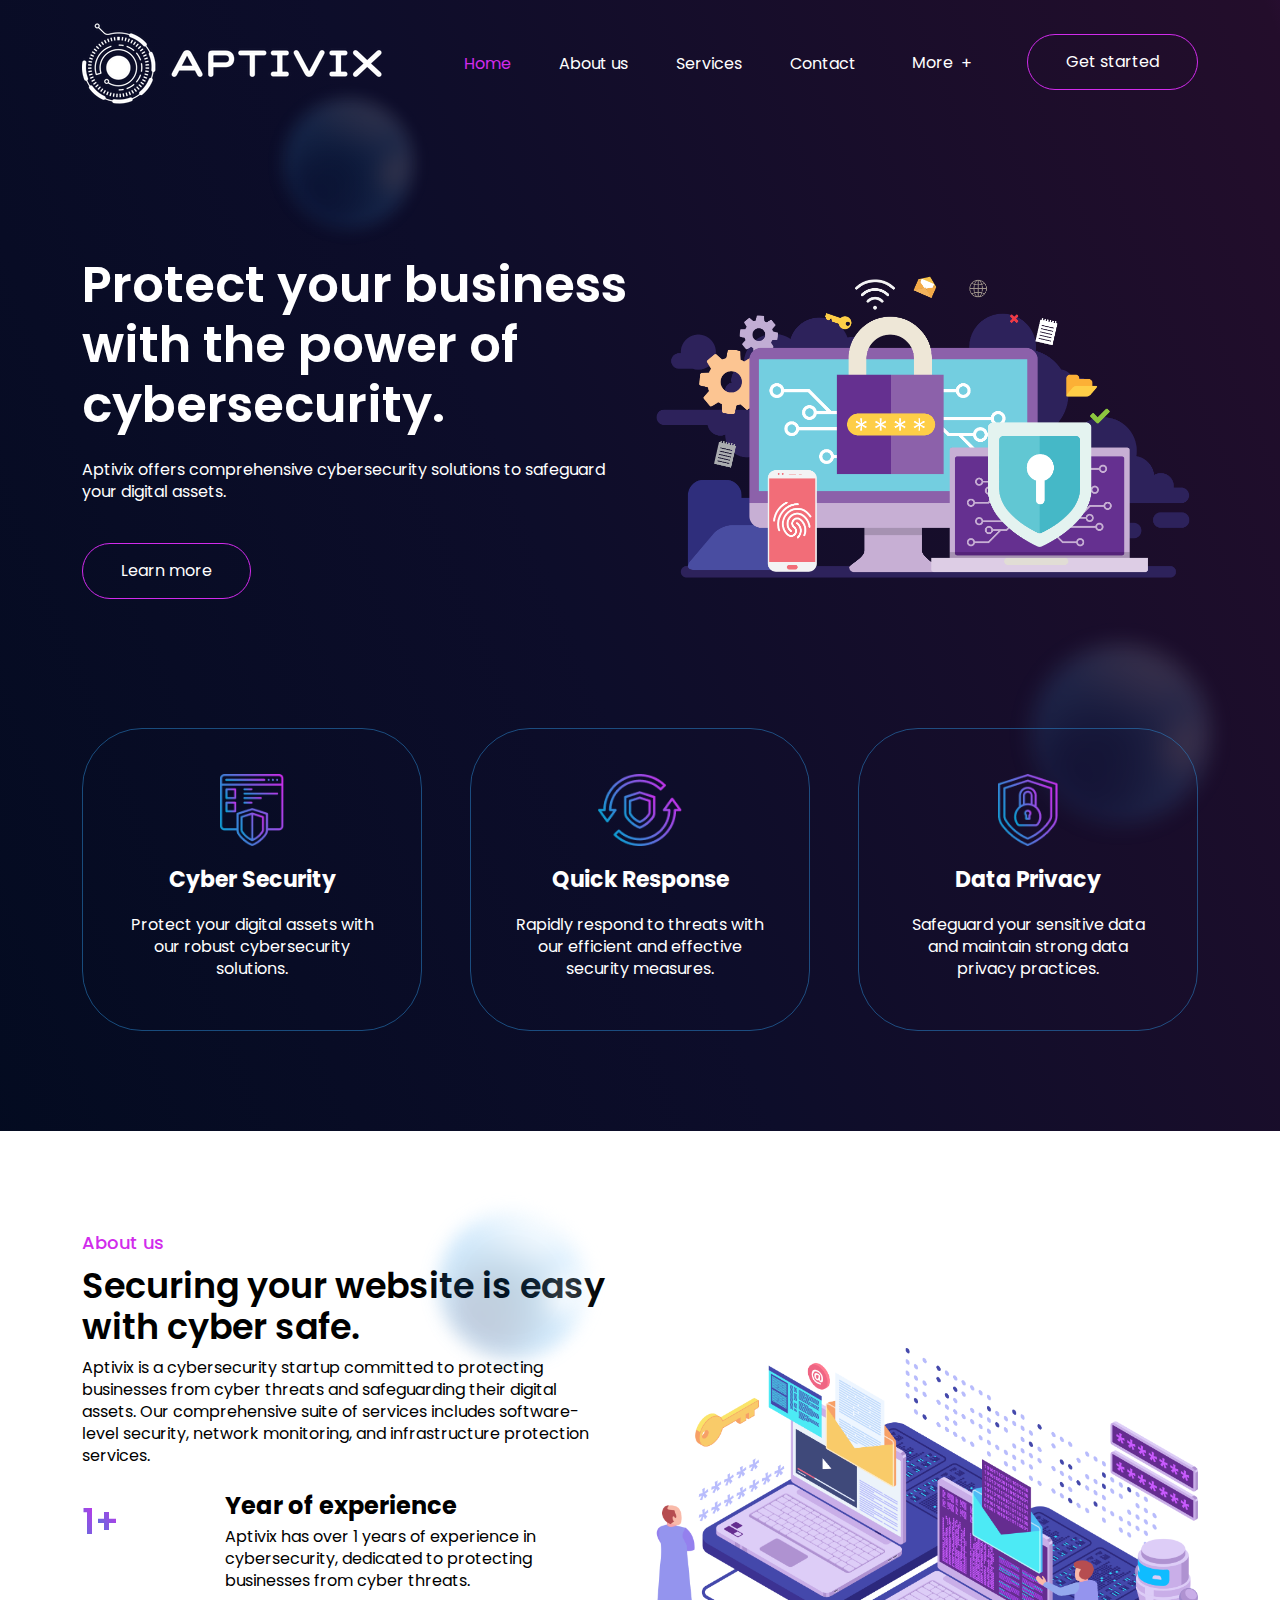
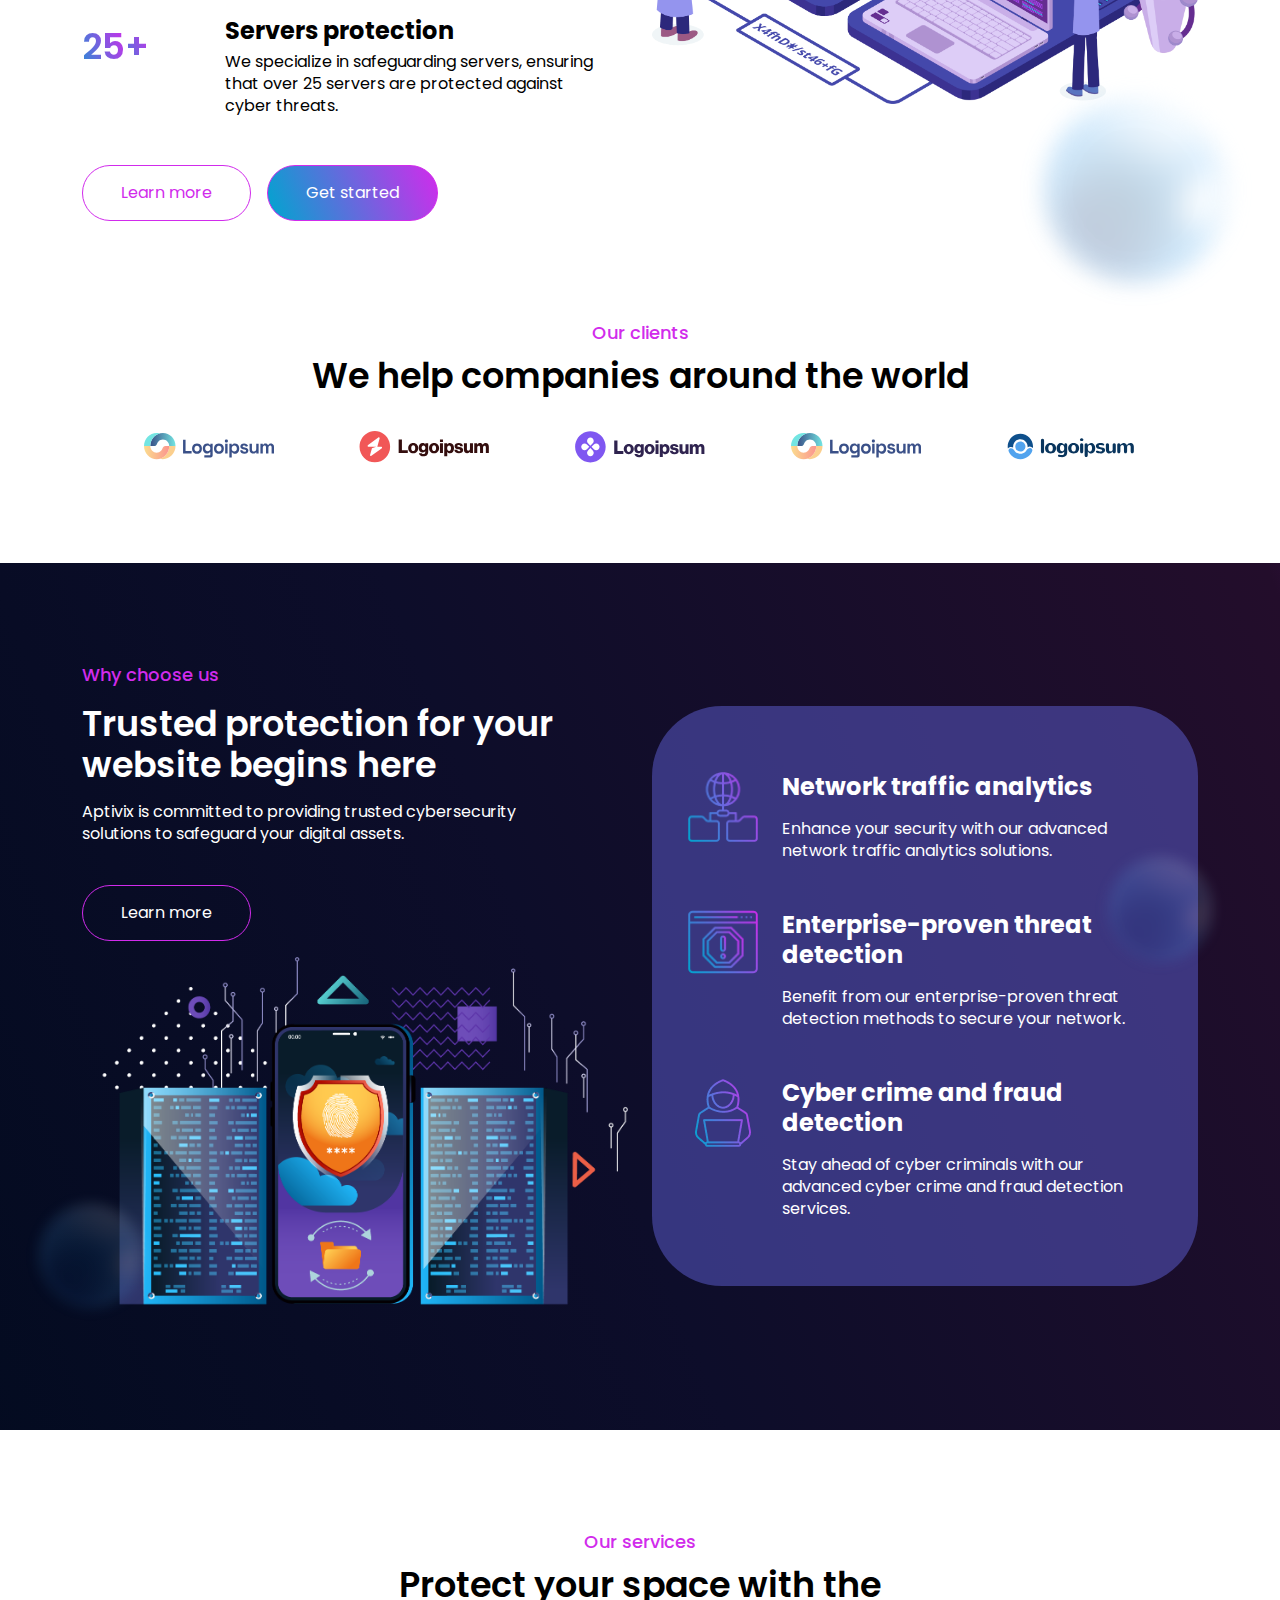
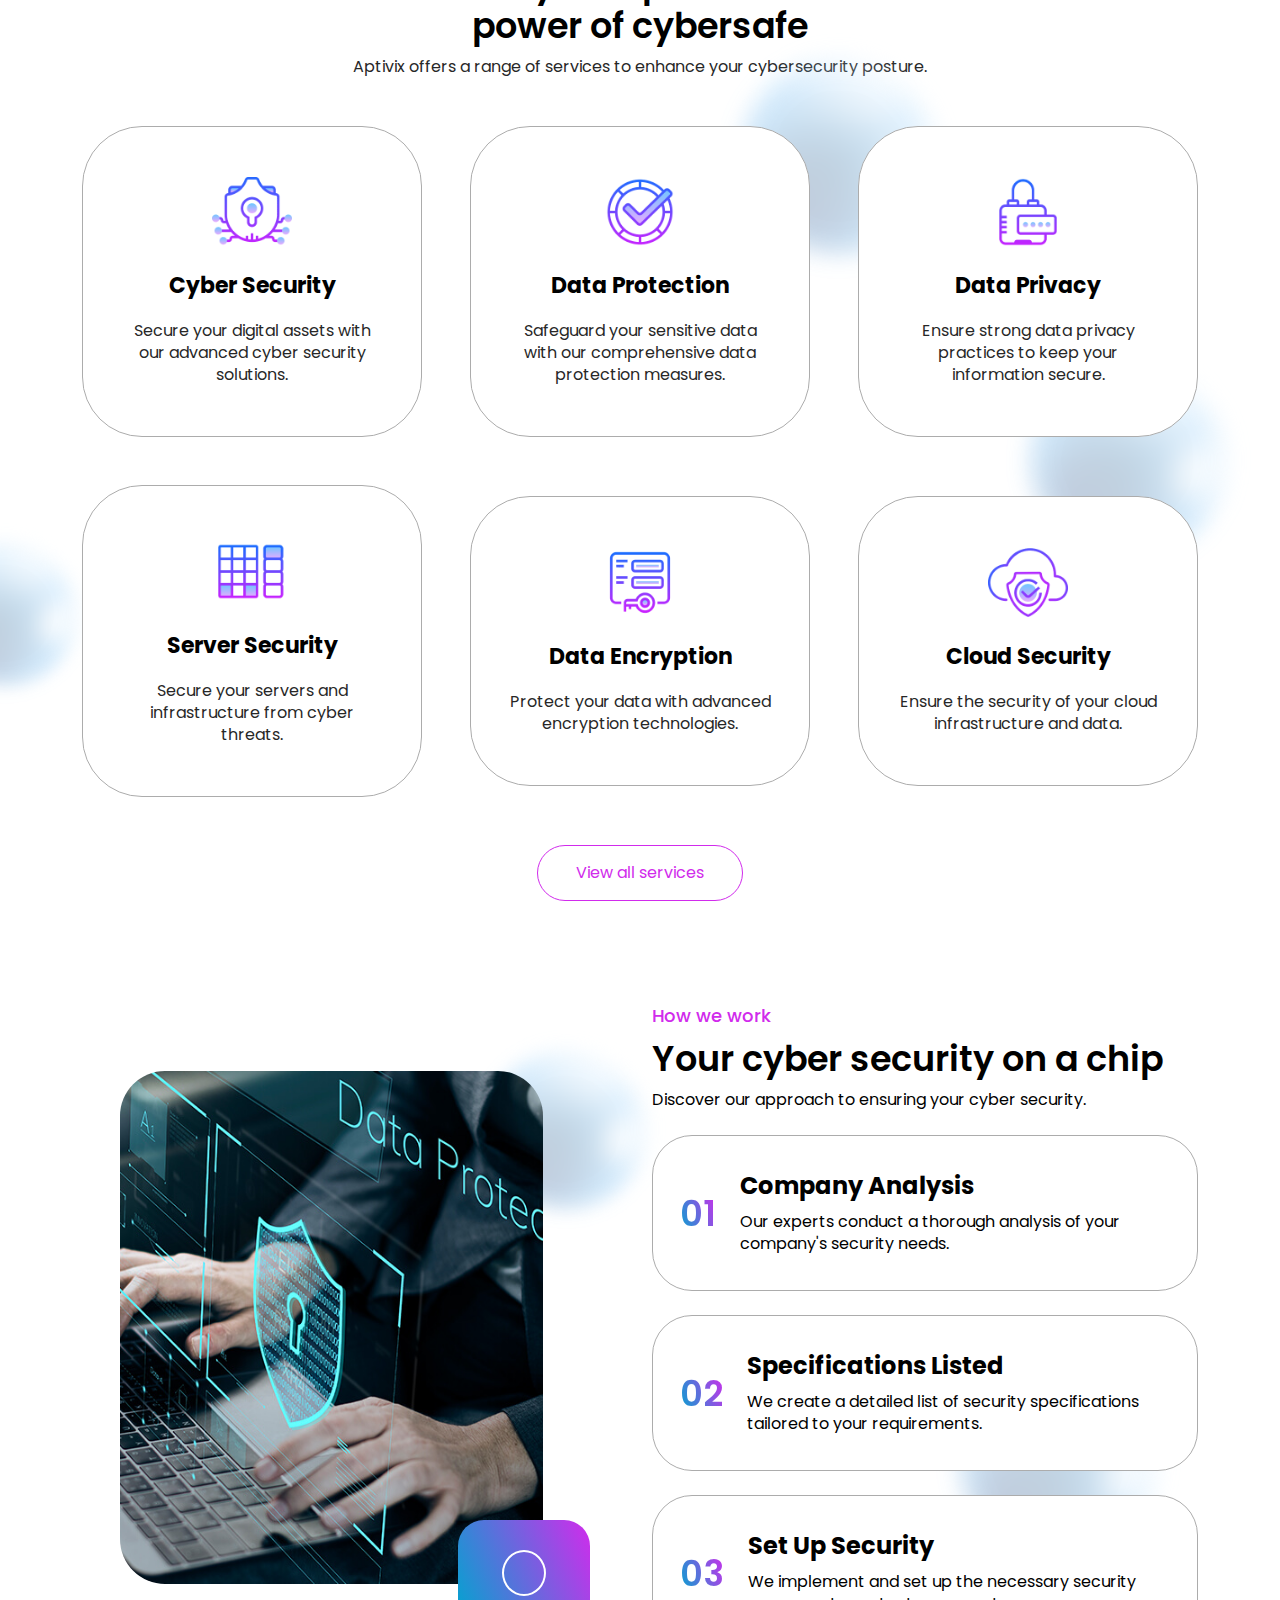
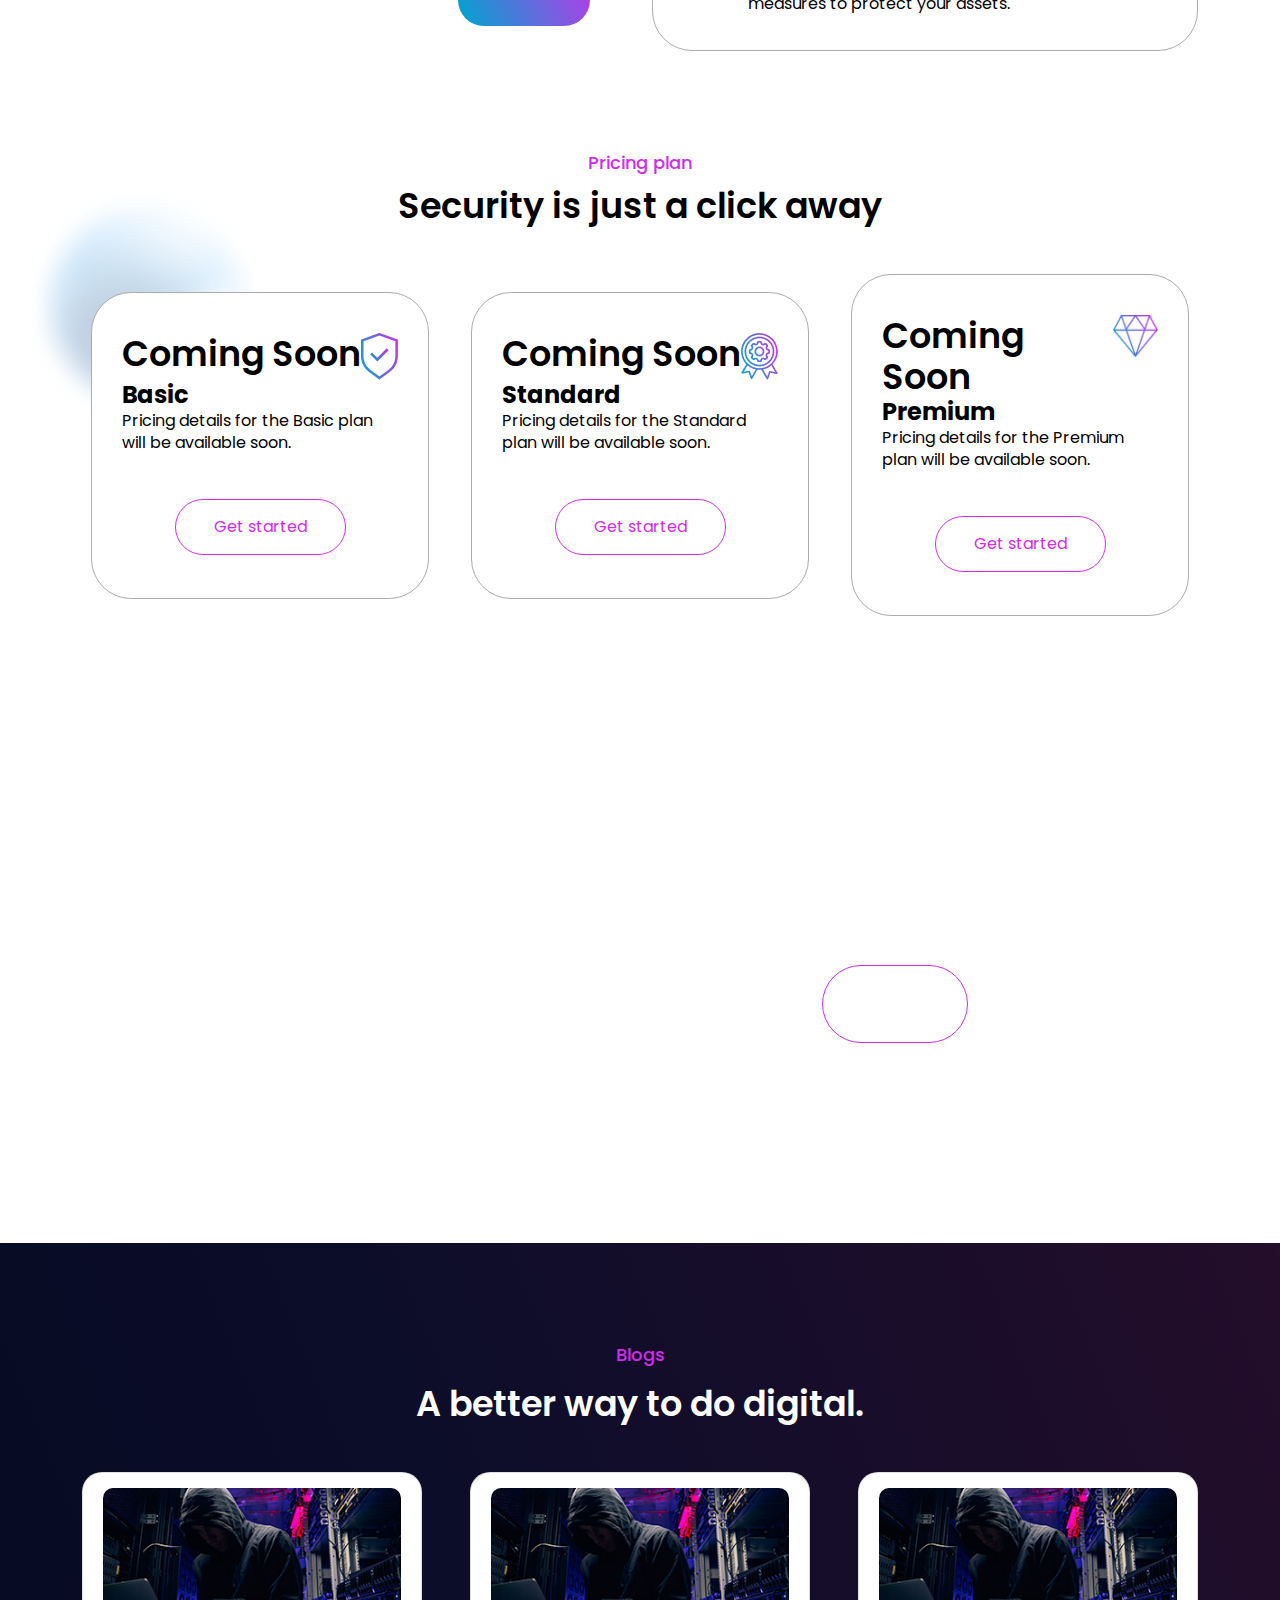
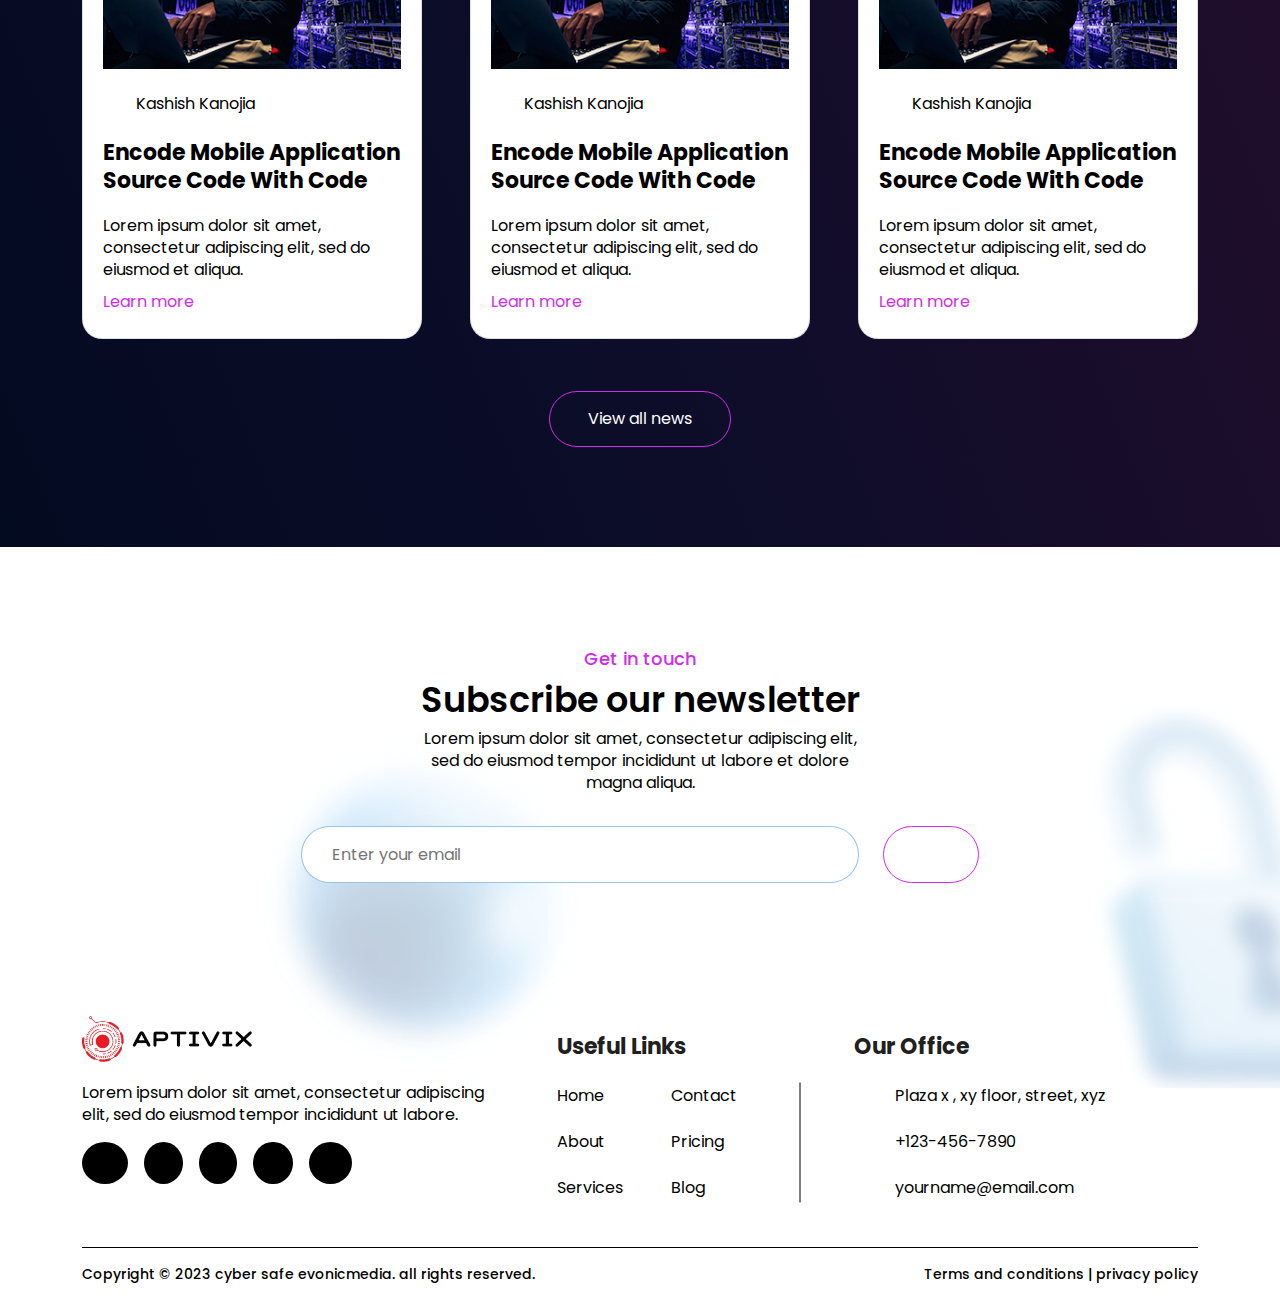
==== commit 6794594a: "Update index.html" ====
--- a/index.html
+++ b/index.html
@@ -5,7 +5,7 @@
     <meta charset="UTF-8">
     <meta http-equiv="X-UA-Compatible" content="IE=edge">
     <meta name="viewport" content="width=device-width, initial-scale=1.0">
-    <title>Welcome to Aptivix: Empowering Cybersecurity</title>
+<title>Welcome to Aptivix: Empowering Cybersecurity</title>
     <link rel="shortcut icon" href="assets/Images/fave_icon.png" type="image/x-icon">
     <!-- Framework Css -->
     <link rel="stylesheet" href="assets/css/bootstrap-lib/bootstrap.min.css">
@@ -434,103 +434,59 @@
             </div>
         </section>
         <!-- ====== End of 1.10. CTA section ====== -->
-
-        <!-- ====== 1.11. Our Team section ====== -->
-<section>
-    <div class="container">
-        <div class="testimonial text-center">
-            <h5>Our Dedicated Team</h5>
-            <h2>You choose, we protect</h2>
-            <p>Meet our team of dedicated professionals who are committed to providing top-notch cybersecurity solutions.</p>
-        </div>
-        <div class="slider">
-            <div class="d-flex justify-content-between align-items-center gap-lg-5 gap-md-4 gap-sm-5 gap-4 mt-5 flex-md-row flex-sm-column flex-column">
-                <div class="testimonial_card d-flex gap-lg-5 gap-md-3 gap-sm-5 gap-2 align-items-center flex-md-row flex-sm-row flex-column text-md-start text-sm-start text-center">
-                    <a href="https://linkedin.com/in/cyberfascinate" target="_blank"><figure><img src="assets/Images/slider/testimonial1.png" alt="testimonial"></figure></a>
-                    <div>
-                        <p>Founder & CEO</p>
-                        <hr>
-                        <h4>Kashish Kanojia</h4>
-                    </div>
-                </div>
-                <div class="testimonial_card d-flex gap-lg-5 gap-md-3 gap-sm-5 gap-2 align-items-center flex-md-row flex-sm-row flex-column text-md-start text-sm-start text-center">
-                    <a href="https://www.linkedin.com/in/hskshetri" target="_blank"><figure><img src="assets/Images/slider/testimonial2.png" alt="testimonial"></figure></a>
-                    <div>
-                        <p>CTO</p>
-                        <hr>
-                        <h4>Harsh Singh Kshetrimayum</h4>
-                    </div>
-                </div>
-            </div>
-            <!-- Add more team members as needed -->
-        </div>
+<!-- ====== 1.11. Blogs section ====== -->
+<section class="blog">
+    <div class="container d-flex flex-column align-items-center gap-md-5 gap-sm-4 gap-4">
+        <div class="text-center">
+            <h5>Blogs</h5>
+            <h2>A better way to do digital.</h2>
+        </div>
+        <div class="d-flex gap-lg-5 gap-md-4 gap-sm-5 gap-4 flex-md-row flex-sm-column flex-column">
+            <div class="card">
+                <figure><img src="assets/Images/home/blog1.jpg" alt="image"></figure>
+                <div class="d-flex gap-lg-5 gap-md-4 gap-sm-5 gap-4 mt-4 mb-4">
+                    <span class="d-flex gap-3">
+                        <i class="fa-solid fa-user"></i>
+                        <a href="#" class="p-0">Kashish Kanojia</a>
+                    </span>
+                </div>
+                <h4>Encode mobile application source code with code</h4>
+                <p>Lorem ipsum dolor sit amet, consectetur adipiscing elit, sed do eiusmod et aliqua.</p>
+                <a href="https://medium.com/your-post-url-1" class="p-0" target="_blank">Learn more</a>
+            </div>
+            <div class="card">
+                <figure><img src="assets/Images/home/blog1.jpg" alt="image"></figure>
+                <div class="d-flex gap-lg-5 gap-md-4 gap-sm-5 gap-4 mt-4 mb-4">
+                    <span class="d-flex gap-3">
+                        <i class="fa-solid fa-user"></i>
+                        <a href="#" class="p-0">Kashish Kanojia</a>
+                    </span>
+                </div>
+                <h4>Encode mobile application source code with code</h4>
+                <p>Lorem ipsum dolor sit amet, consectetur adipiscing elit, sed do eiusmod et aliqua.</p>
+                <a href="https://medium.com/your-post-url-1" class="p-0" target="_blank">Learn more</a>
+            </div>
+            <div class="card">
+                <figure><img src="assets/Images/home/blog1.jpg" alt="image"></figure>
+                <div class="d-flex gap-lg-5 gap-md-4 gap-sm-5 gap-4 mt-4 mb-4">
+                    <span class="d-flex gap-3">
+                        <i class="fa-solid fa-user"></i>
+                        <a href="#" class="p-0">Kashish Kanojia</a>
+                    </span>
+                </div>
+                <h4>Encode mobile application source code with code</h4>
+                <p>Lorem ipsum dolor sit amet, consectetur adipiscing elit, sed do eiusmod et aliqua.</p>
+                <a href="https://medium.com/your-post-url-1" class="p-0" target="_blank">Learn more</a>
+            </div>
+        </div>
+        <a href="Blog.html" class="btn_hover mt-1">View all news</a>
     </div>
 </section>
-<!-- ====== End of 1.11. Our Team section ====== -->
-
-        <!-- ====== 1.12. Blogs section ====== -->
-        <section class="blog">
-            <div class="container d-flex flex-column align-items-center gap-md-5 gap-sm-4 gap-4">
-                <div class="text-center">
-                    <h5>Blogs</h5>
-                    <h2>A better way to do digital.</h2>
-                </div>
-                <div class="d-flex gap-lg-5 gap-md-4 gap-sm-5 gap-4 flex-md-row flex-sm-column flex-column">
-                    <div class="card">
-                        <figure><img src="assets/Images/home/blog1.jpg" alt="image"></figure>
-                        <div class="d-flex gap-lg-5 gap-md-4 gap-sm-5 gap-4 mt-4 mb-4">
-                            <span class="d-flex gap-3">
-                         <i class="fa-solid fa-user"></i>
-                         <a href="#" class="p-0">Admin</a>
-                         </span>
-                            <span class="d-flex gap-3">
-                         <i class="fa-solid fa-comment"></i>
-                         <a href="#" class="p-0">0</a>
-                         </span>
-                        </div>
-                        <h4>Encode mobile spplication dource code with code</h4>
-                        <p>Lorem ipsum dolor sit amet, consectetur adipiscing elit, sed do eiusmod et aliqua.</p>
-                        <a href="#" class="p-0">Learn more</a>
-                    </div>
-                    <div class="card">
-                        <figure><img src="assets/Images/home/blog2.jpg" alt="image"></figure>
-                        <div class="d-flex gap-5 mt-4 mb-4">
-                            <span class="d-flex gap-3">
-                         <i class="fa-solid fa-user"></i>
-                         <a href="#" class="p-0">Admin</a>
-                         </span>
-                            <span class="d-flex gap-3">
-                         <i class="fa-solid fa-comment"></i>
-                         <a href="#" class="p-0">0</a>
-                         </span>
-                        </div>
-                        <h4>Encryption vulnerability using md5 and plain text</h4>
-                        <p>Lorem ipsum dolor sit amet, consectetur adipiscing elit, sed do eiusmod et aliqua.</p>
-                        <a href="#" class="p-0">Learn more</a>
-                    </div>
-                    <div class="card">
-                        <figure><img src="assets/Images/home/blog3.jpg" alt="image"></figure>
-                        <div class="d-flex gap-5 mt-4 mb-4">
-                            <span class="d-flex gap-3">
-                         <i class="fa-solid fa-user"></i>
-                         <a href="#" class="p-0">Admin</a>
-                         </span>
-                            <span class="d-flex gap-3">
-                         <i class="fa-solid fa-comment"></i>
-                         <a href="#" class="p-0">0</a>
-                         </span>
-                        </div>
-                        <h4>Cyber criminals publish stolen sepa data</h4>
-                        <p>Lorem ipsum dolor sit amet, consectetur adipiscing elit, sed do eiusmod et aliqua.</p>
-                        <a href="#" class="p-0">Learn more</a>
-                    </div>
-                </div>
-                <a href="Blog.html" class="btn_hover mt-1">View all news</a>
-            </div>
-        </section>
-        <!-- ====== End of 1.12. Blogs section ====== -->
-
-        <!-- ====== 1.13. Footer section ====== -->
+<!-- ====== End of 1.11. Blogs section ====== -->
+
+
+
+        <!-- ====== 1.12. Footer section ====== -->
         <footer>
             <figure><img src="assets/Images/bg/footer_bg.png" alt="img" class="footer-cercle2"></figure>
             <div class="container position-relative">
@@ -538,12 +494,13 @@
                     <h5>Get in touch</h5>
                     <h2>Subscribe our newsletter</h2>
                     <p class="footer-para">Lorem ipsum dolor sit amet, consectetur adipiscing elit, sed do eiusmod tempor incididunt ut labore et dolore magna aliqua.</p>
-                    <form class="d-flex justify-content-center gap-4 mt-4" id="footer-form">
+                    <form class="d-flex justify-content-center gap-4 mt-4" action="https://your-ck-pages-link" id="footer-form" method="POST">
                         <div id="footer-message"> </div>
                         <input type="email" placeholder="Enter your email" required>
                         <button type="submit"><i class="fa-regular fa-paper-plane"></i></button>
                     </form>
                 </div>
+            
                 <div class="row text-md-start text-sm-center text-center">
                     <div class="col-lg-5 col-md-5">
                         <a href="index.html" class="p-0">
@@ -600,7 +557,7 @@
                 <figure><img src="assets/Images/bg/about_cercle1.png" alt="img" class="footer-cercle1"></figure>
             </div>
         </footer>
-        <!-- ====== End of 1.13. Footer section ====== -->
+        <!-- ====== End of 1.12. Footer section ====== -->
     </div>
     <!-- end site wrapper -->
 
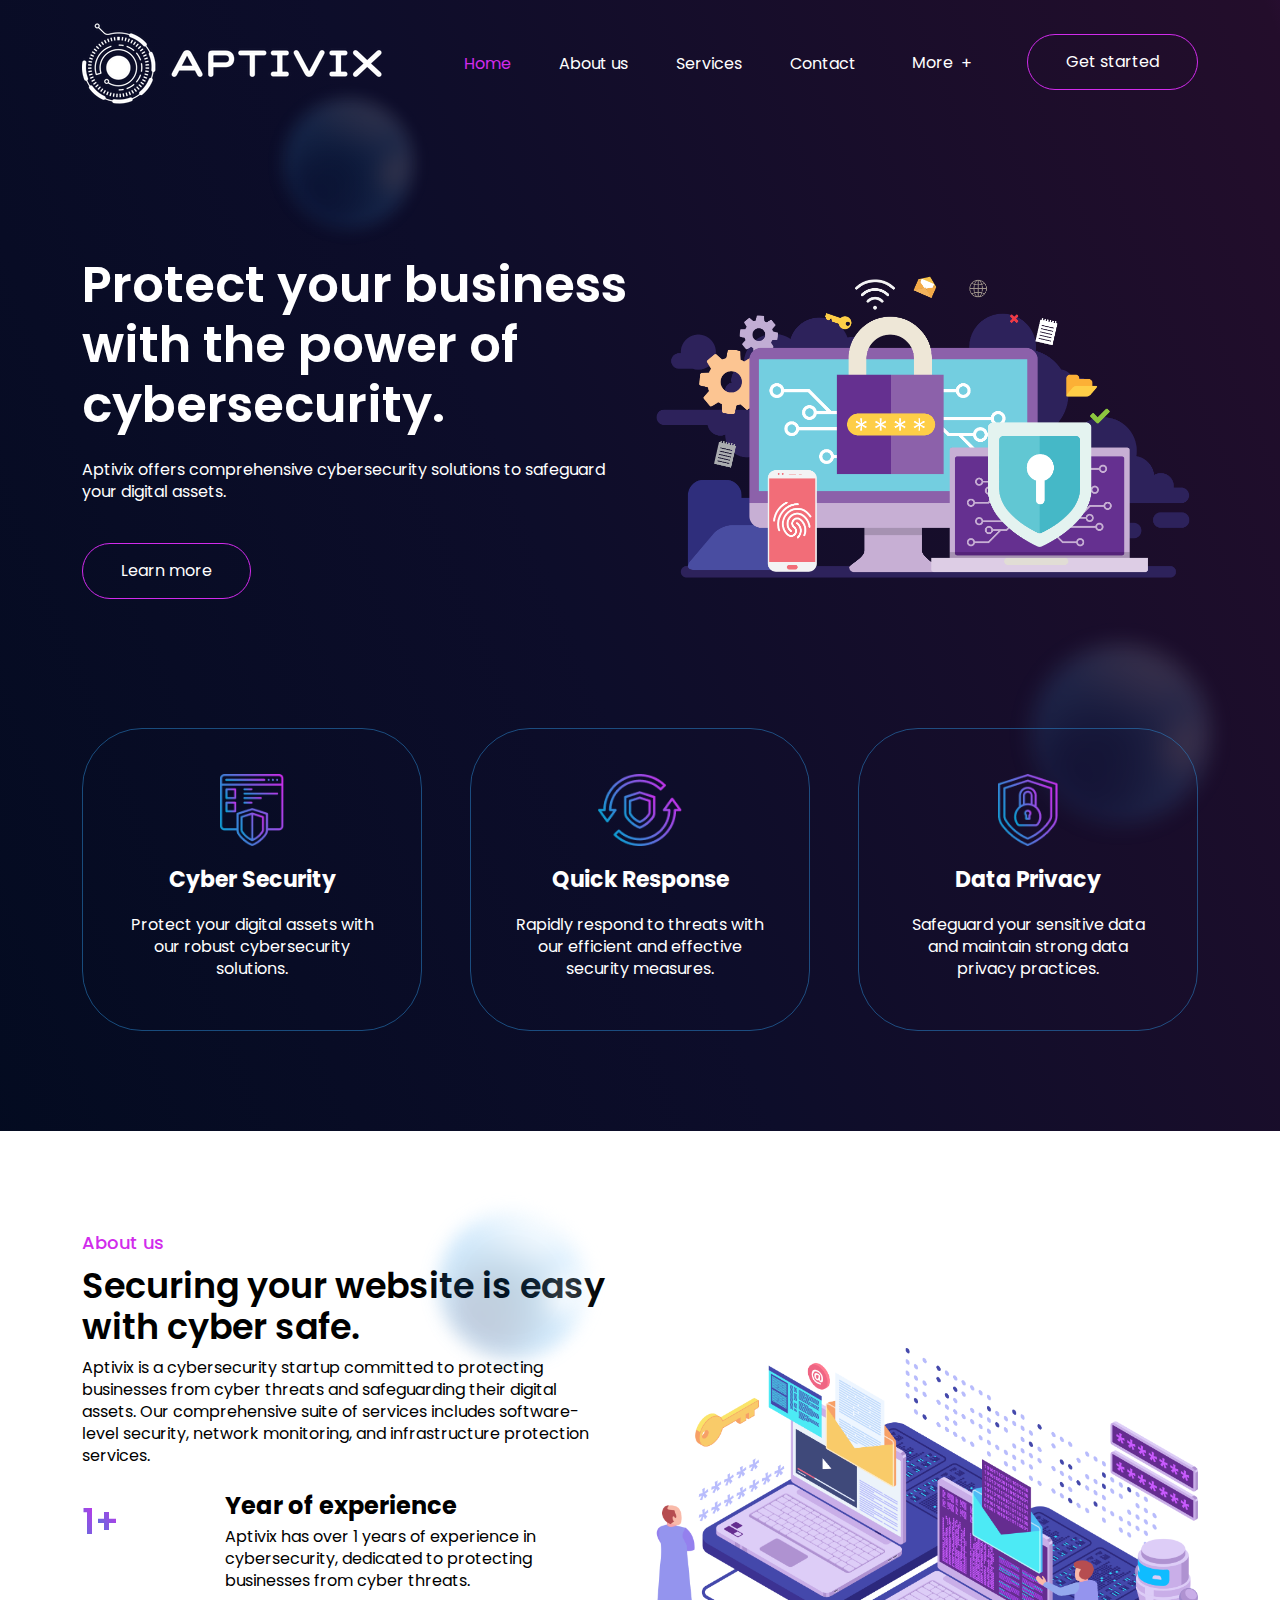
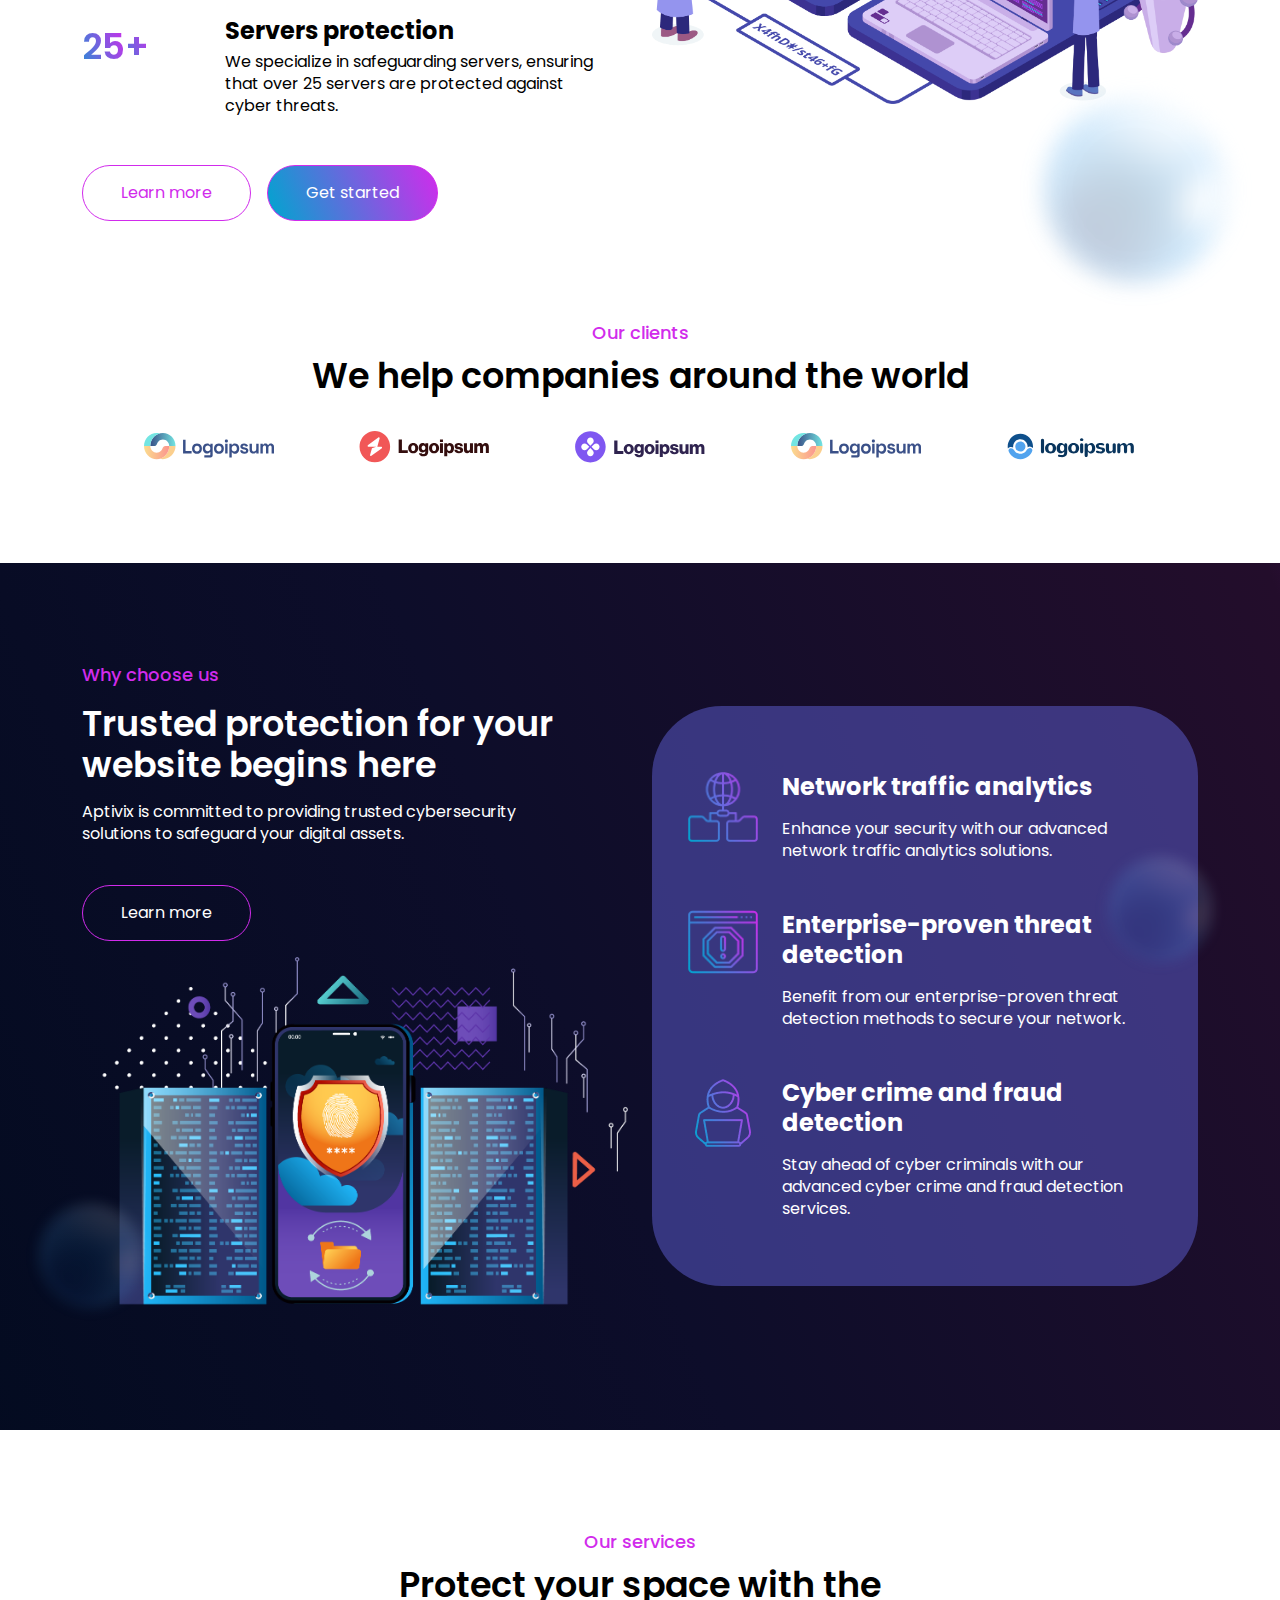
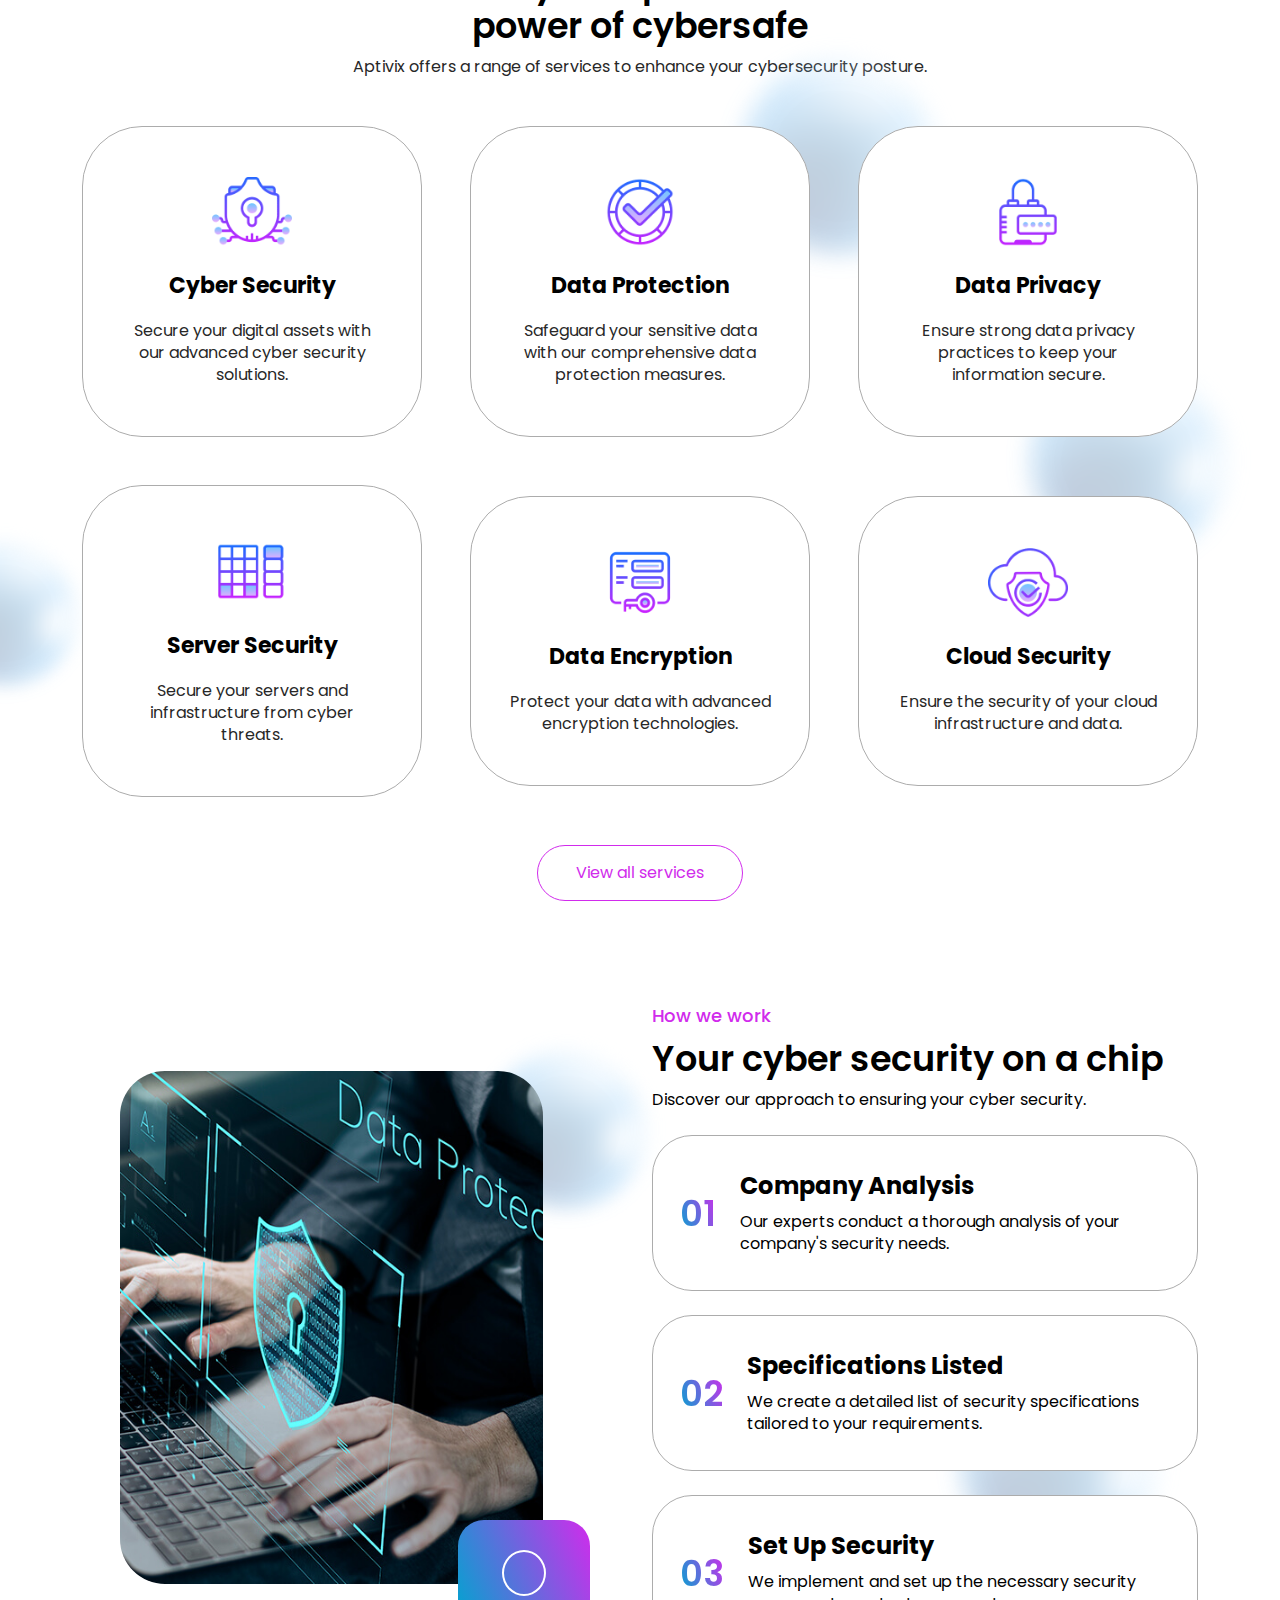
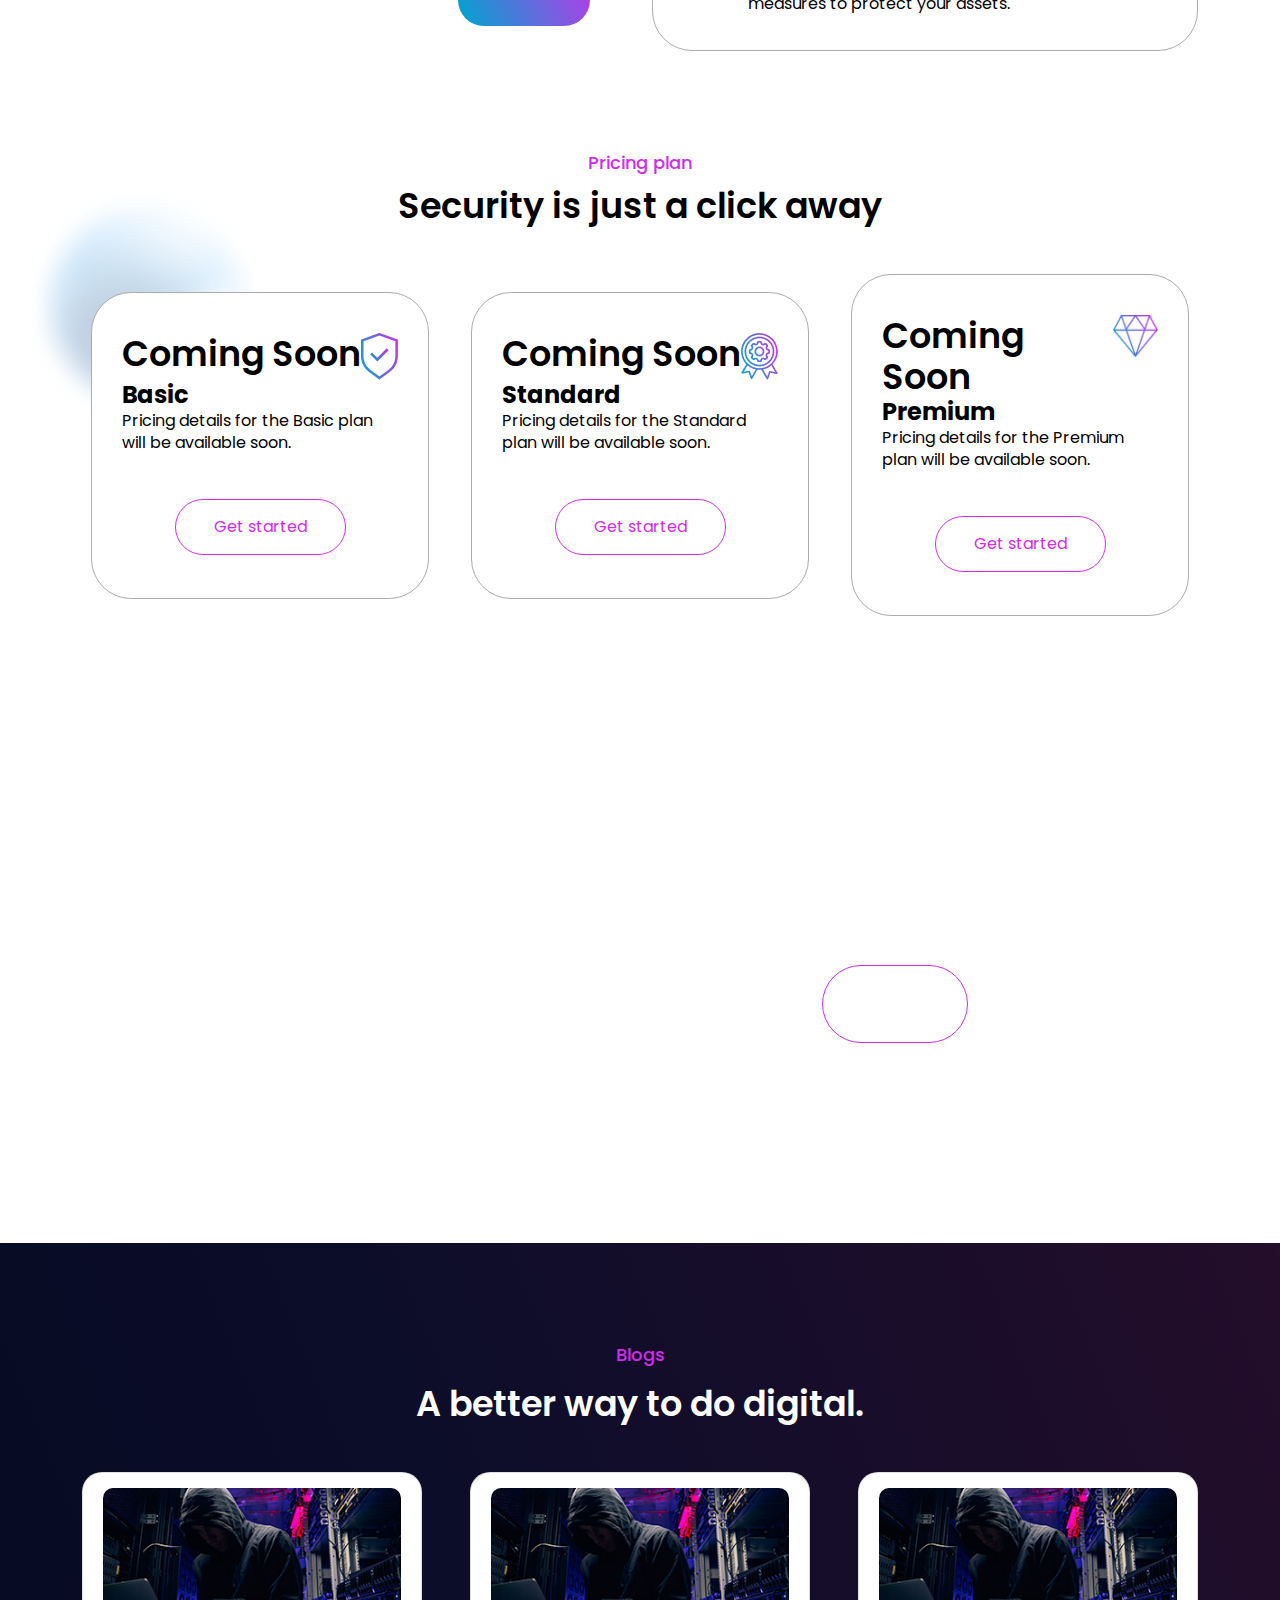
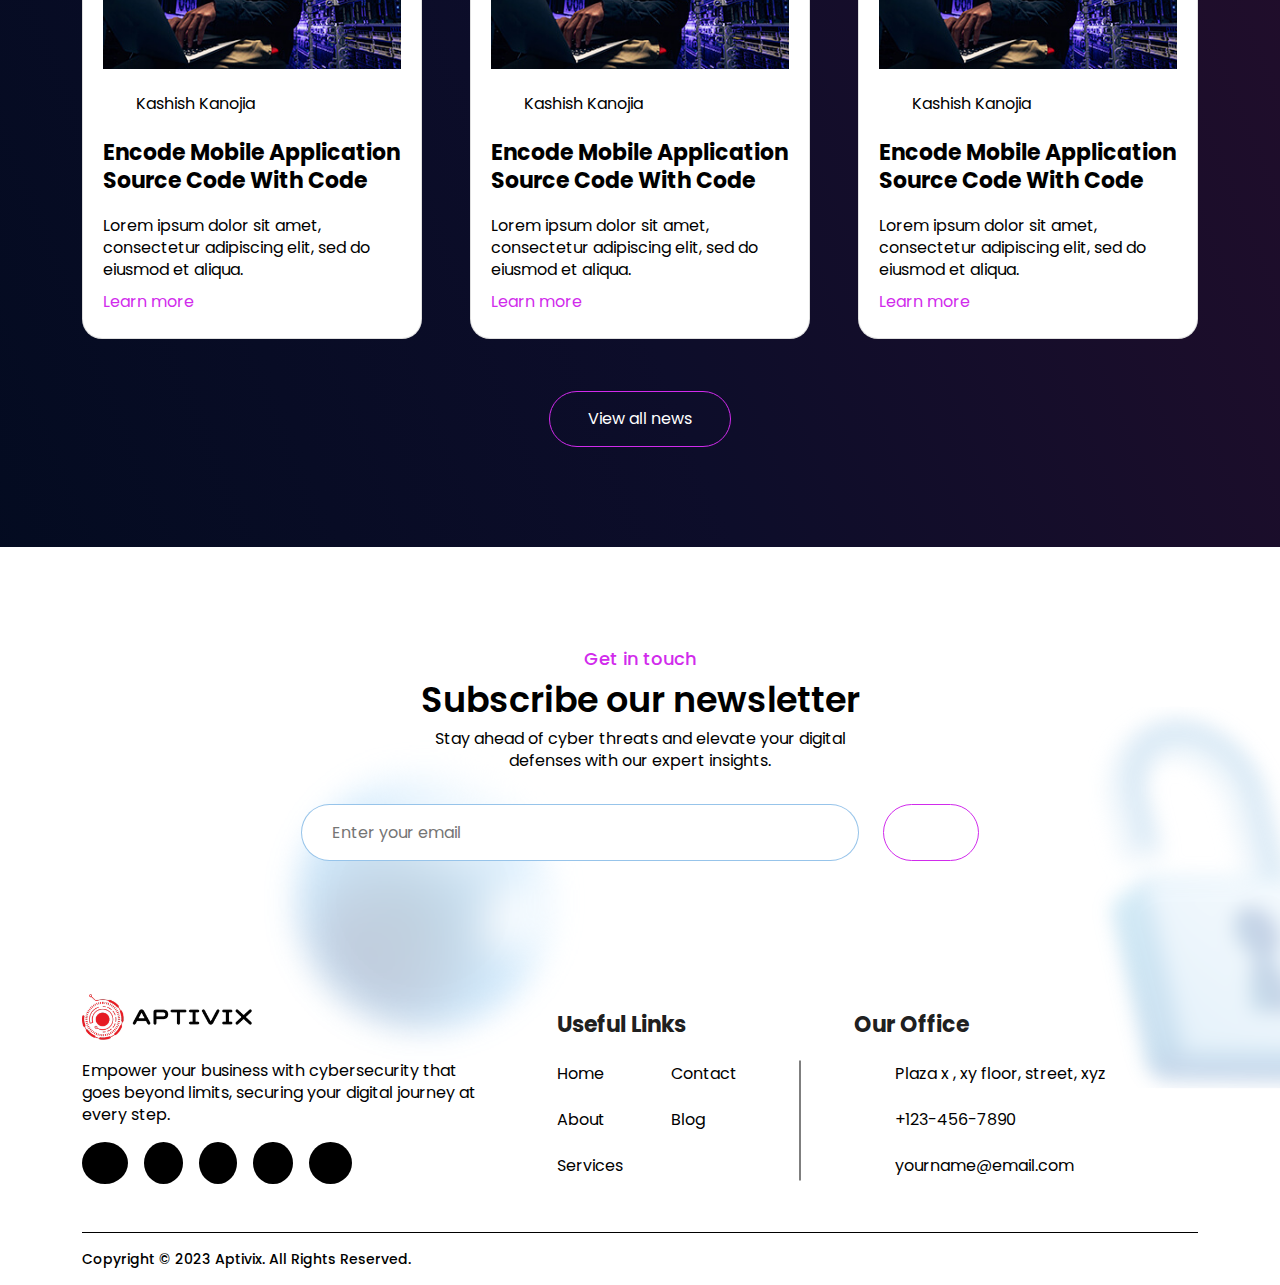
==== commit 2bc75598: "Update-1" ====
--- a/index.html
+++ b/index.html
@@ -493,20 +493,19 @@
                 <div class="text-center d-flex flex-column gap-2">
                     <h5>Get in touch</h5>
                     <h2>Subscribe our newsletter</h2>
-                    <p class="footer-para">Lorem ipsum dolor sit amet, consectetur adipiscing elit, sed do eiusmod tempor incididunt ut labore et dolore magna aliqua.</p>
+                    <p class="footer-para">Stay ahead of cyber threats and elevate your digital defenses with our expert insights.</p>
                     <form class="d-flex justify-content-center gap-4 mt-4" action="https://your-ck-pages-link" id="footer-form" method="POST">
                         <div id="footer-message"> </div>
                         <input type="email" placeholder="Enter your email" required>
                         <button type="submit"><i class="fa-regular fa-paper-plane"></i></button>
                     </form>
-                </div>
-            
+                </div>            
                 <div class="row text-md-start text-sm-center text-center">
                     <div class="col-lg-5 col-md-5">
                         <a href="index.html" class="p-0">
                             <figure><img src="assets/Images/logo.png" alt="logo"></figure>
                         </a>
-                        <p class="pb-3 pe-md-5 pe-sm-0 pe-0">Lorem ipsum dolor sit amet, consectetur adipiscing elit, sed do eiusmod tempor incididunt ut labore.</p>
+                        <p class="pb-3 pe-md-5 pe-sm-0 pe-0">Empower your business with cybersecurity that goes beyond limits, securing your digital journey at every step.</p>
                         <!-- social icons -->
                         <span class="d-flex gap-3 flex-wrap justify-content-md-start justify-content-sm-center justify-content-center">
                             <a href="#"><i class="fa-brands fa-facebook-f"></i></a>
@@ -526,7 +525,6 @@
                             </div>
                             <div class="d-flex flex-column gap-4">
                                 <a href="Contact.html" class="p-0">Contact</a>
-                                <a href="Pricing.html" class="p-0">Pricing</a>
                                 <a href="Blog.html" class="p-0">Blog</a>
                             </div>
                         </div>
@@ -551,8 +549,7 @@
                 <hr class="mt-5">
                 <!-- copyright text -->
                 <div class="d-flex justify-content-md-between justify-content-sm-center justify-content-center flex-wrap  text-center mb-3 gap-3">
-                    <h6>Copyright © 2023 cyber safe evonicmedia. all rights reserved.</h6>
-                    <h6>Terms and conditions | privacy policy</h6>
+                    <h6>Copyright © 2023 Aptivix. All Rights Reserved.</h6>
                 </div>
                 <figure><img src="assets/Images/bg/about_cercle1.png" alt="img" class="footer-cercle1"></figure>
             </div>
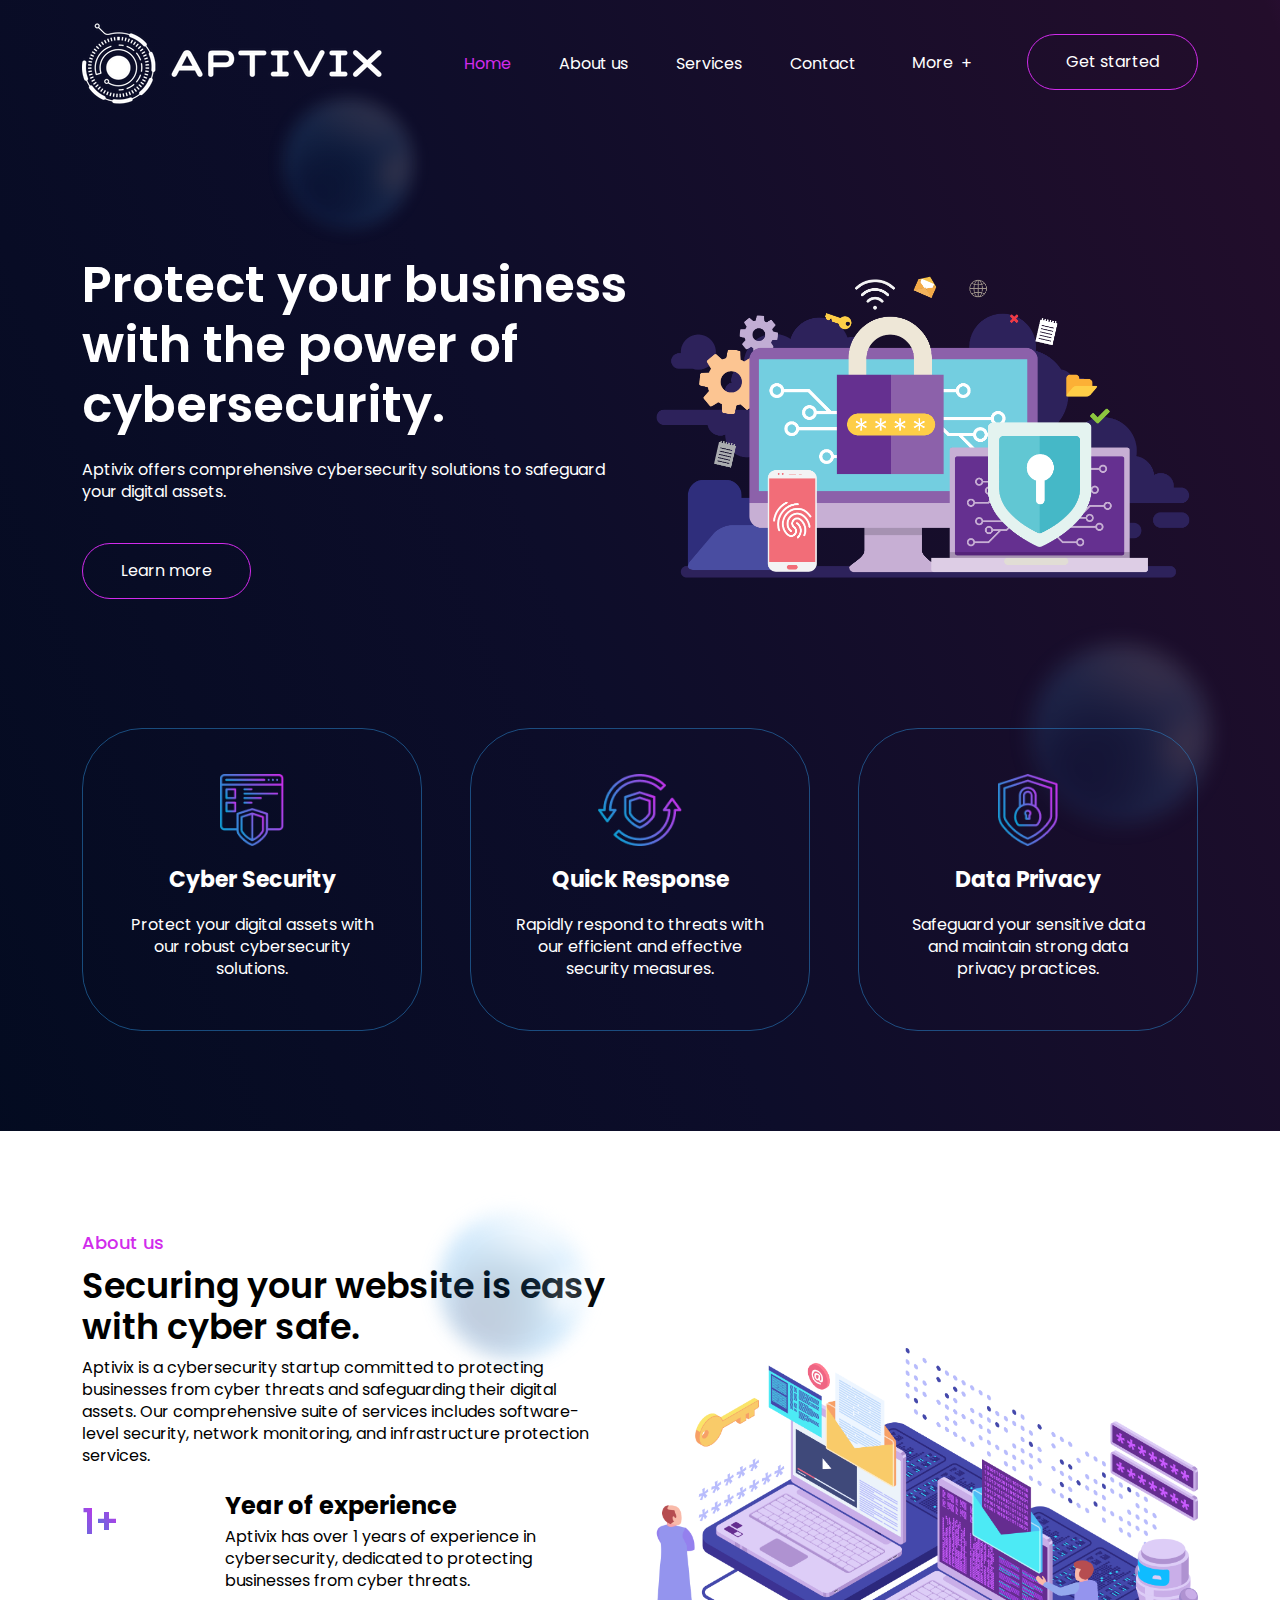
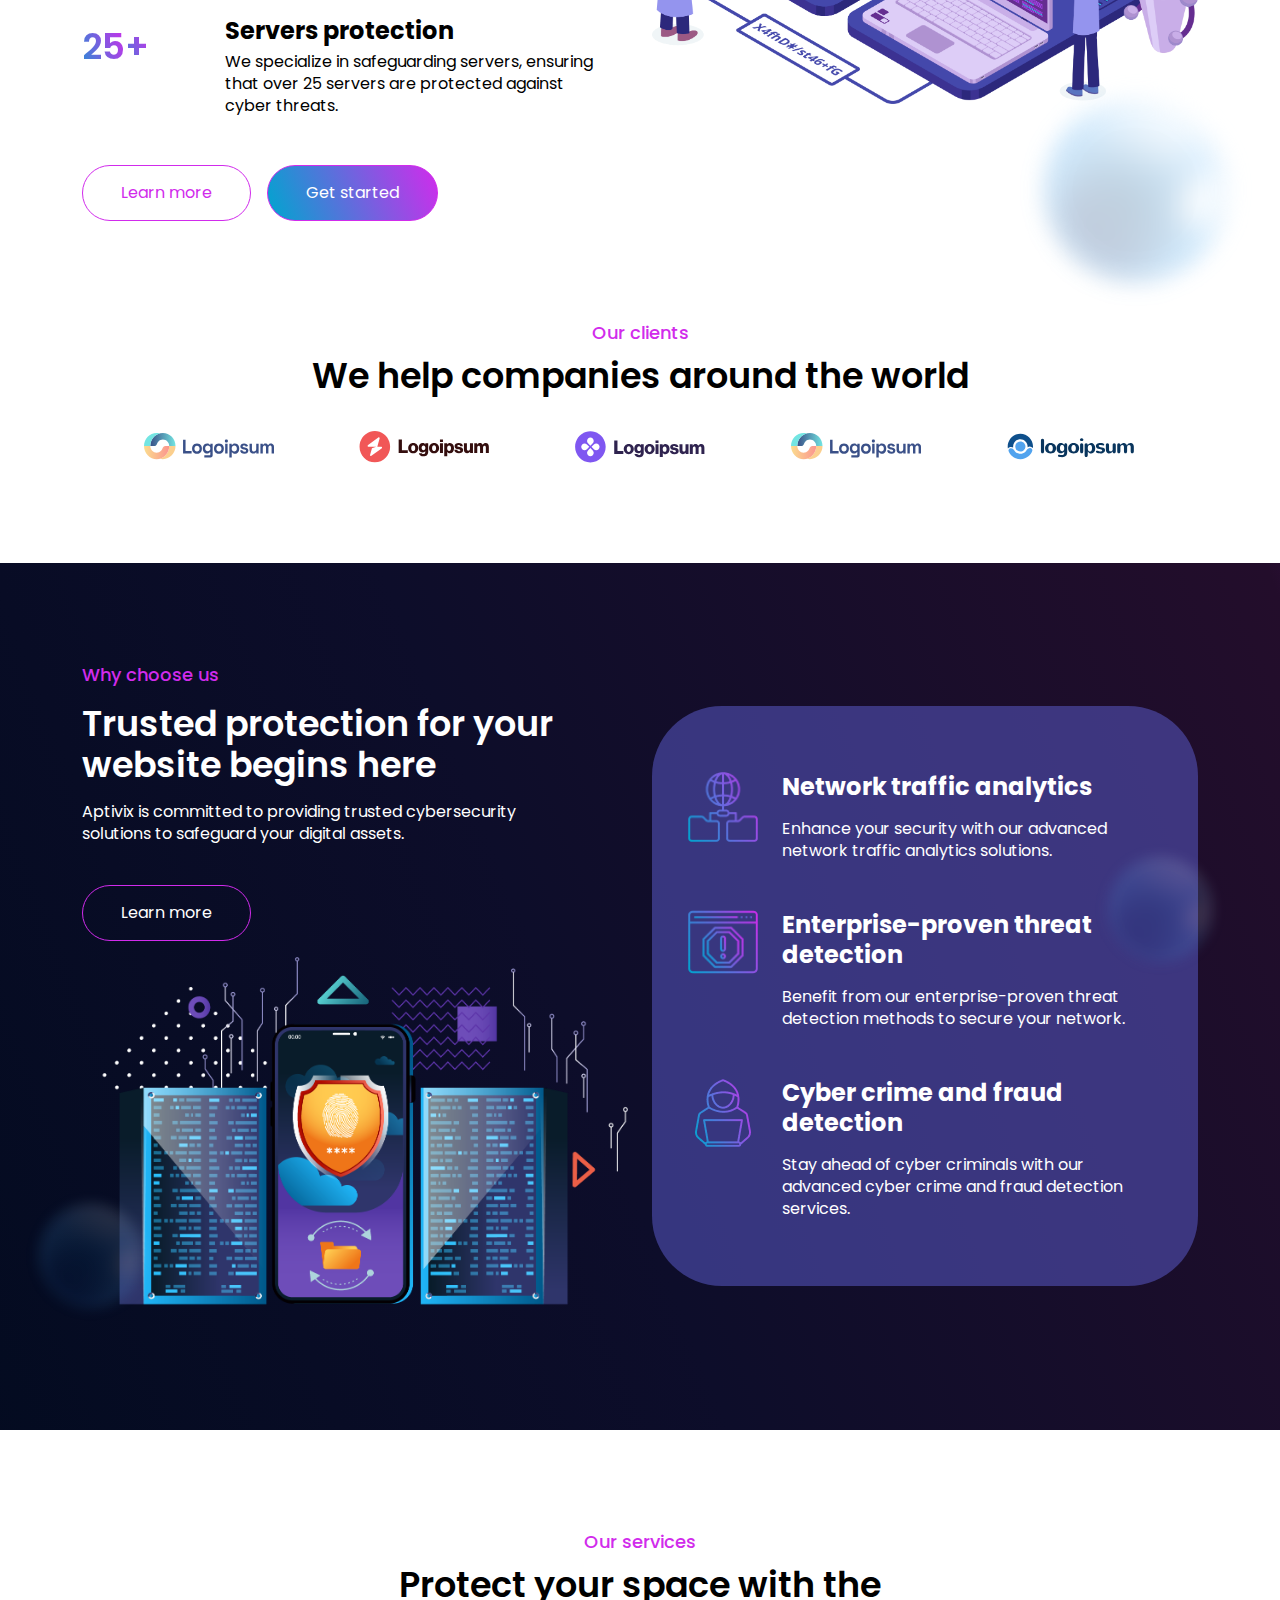
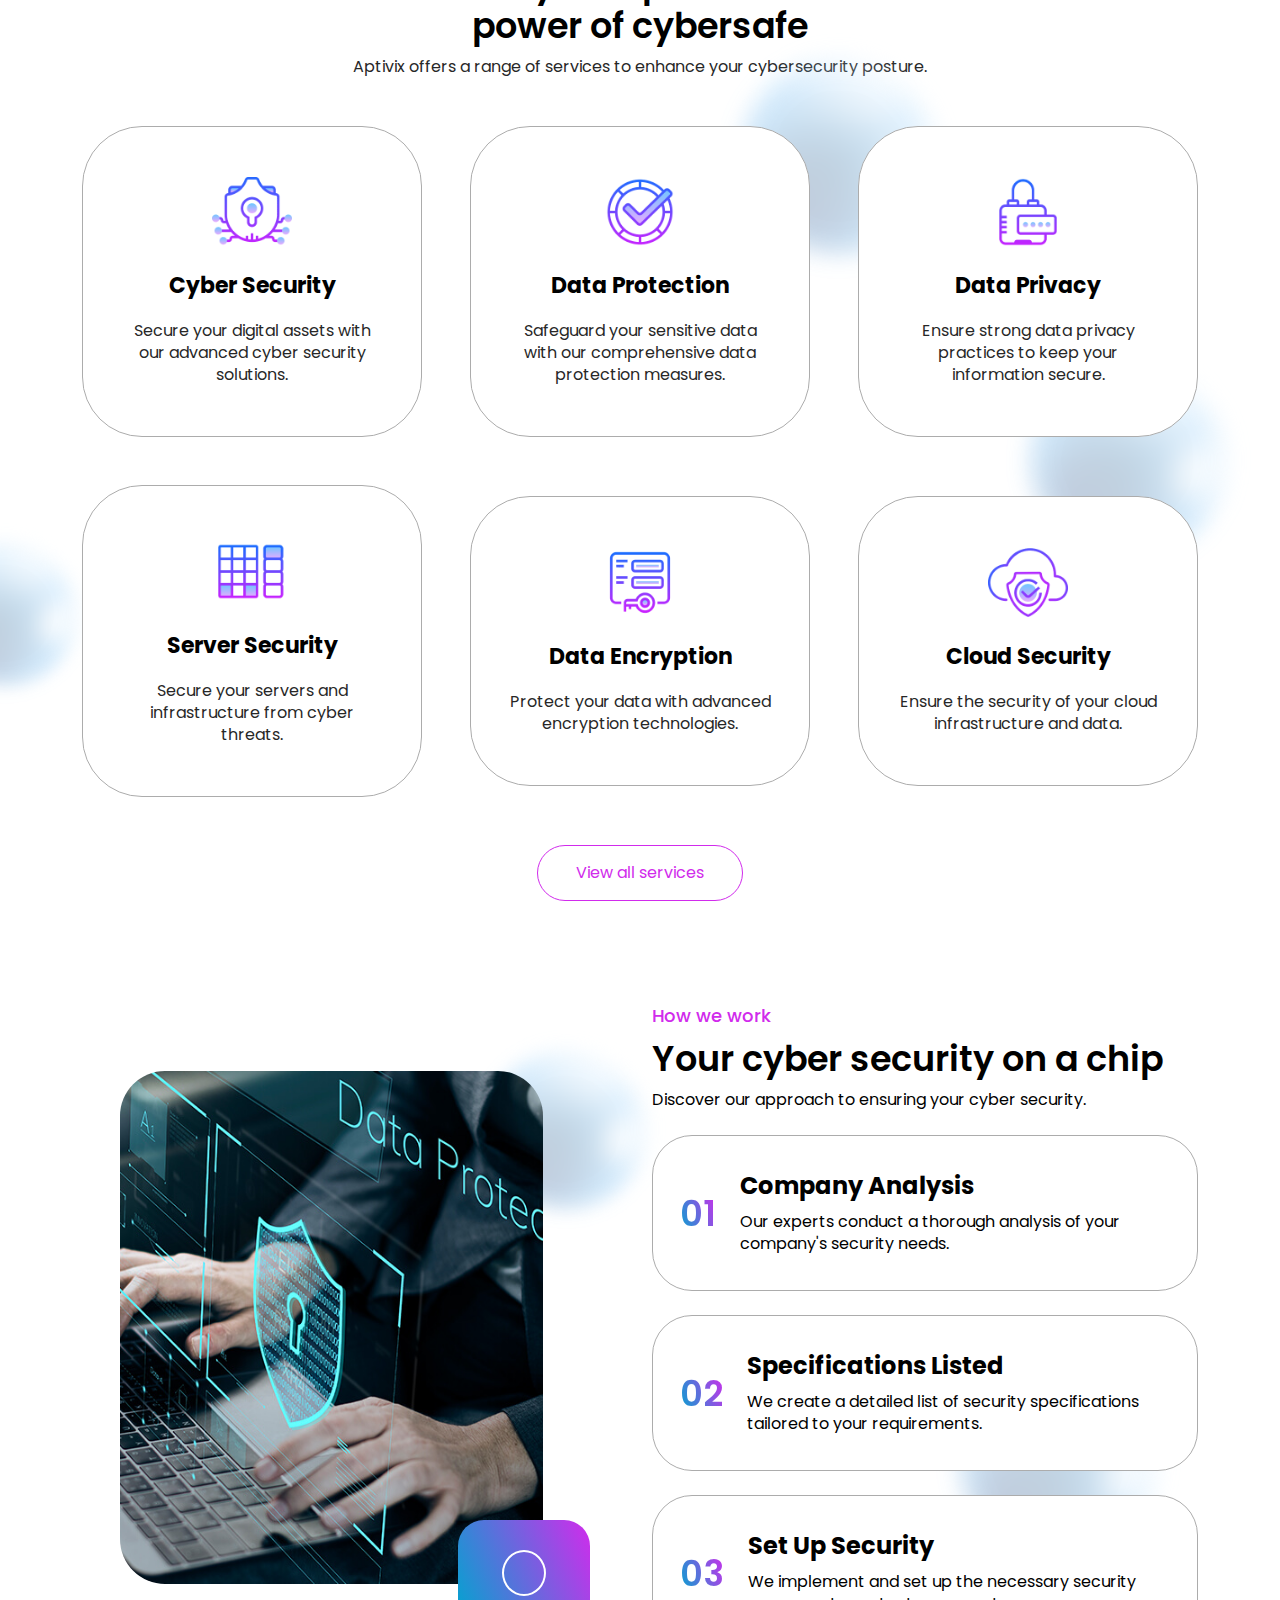
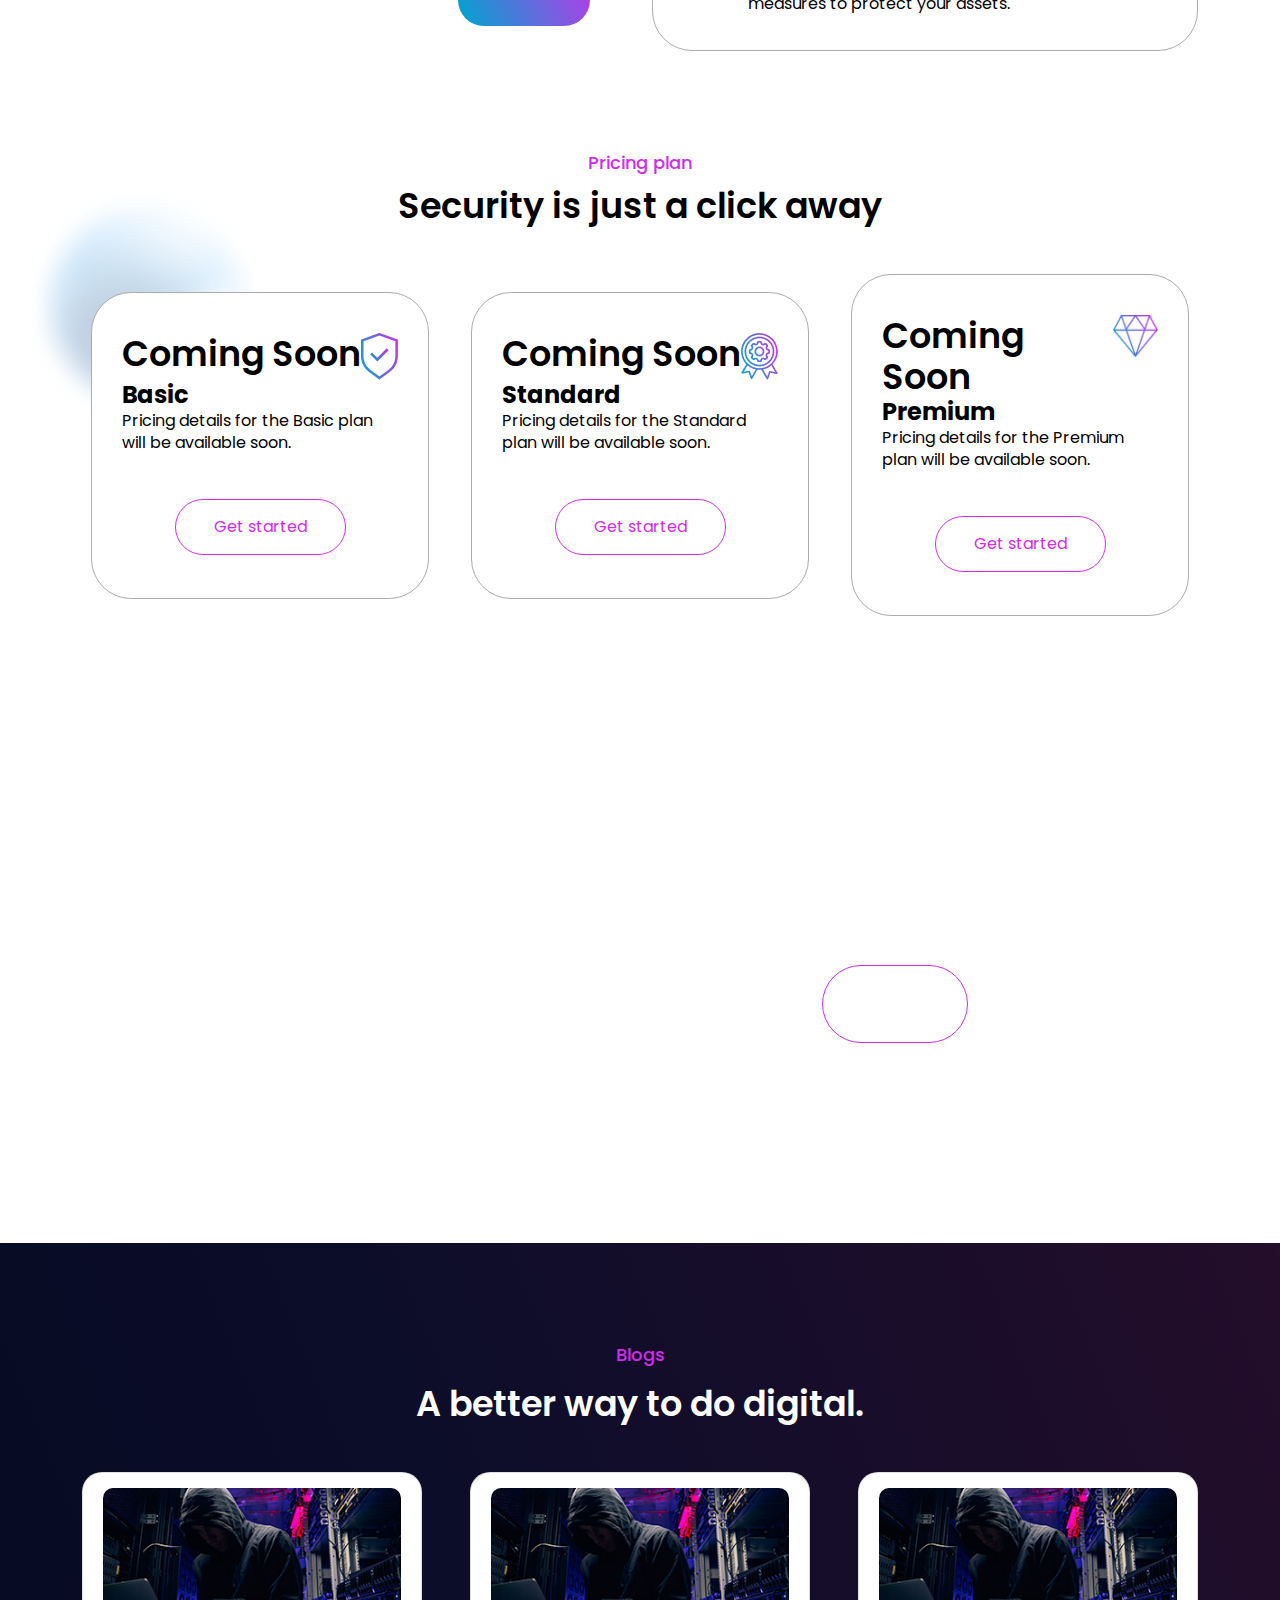
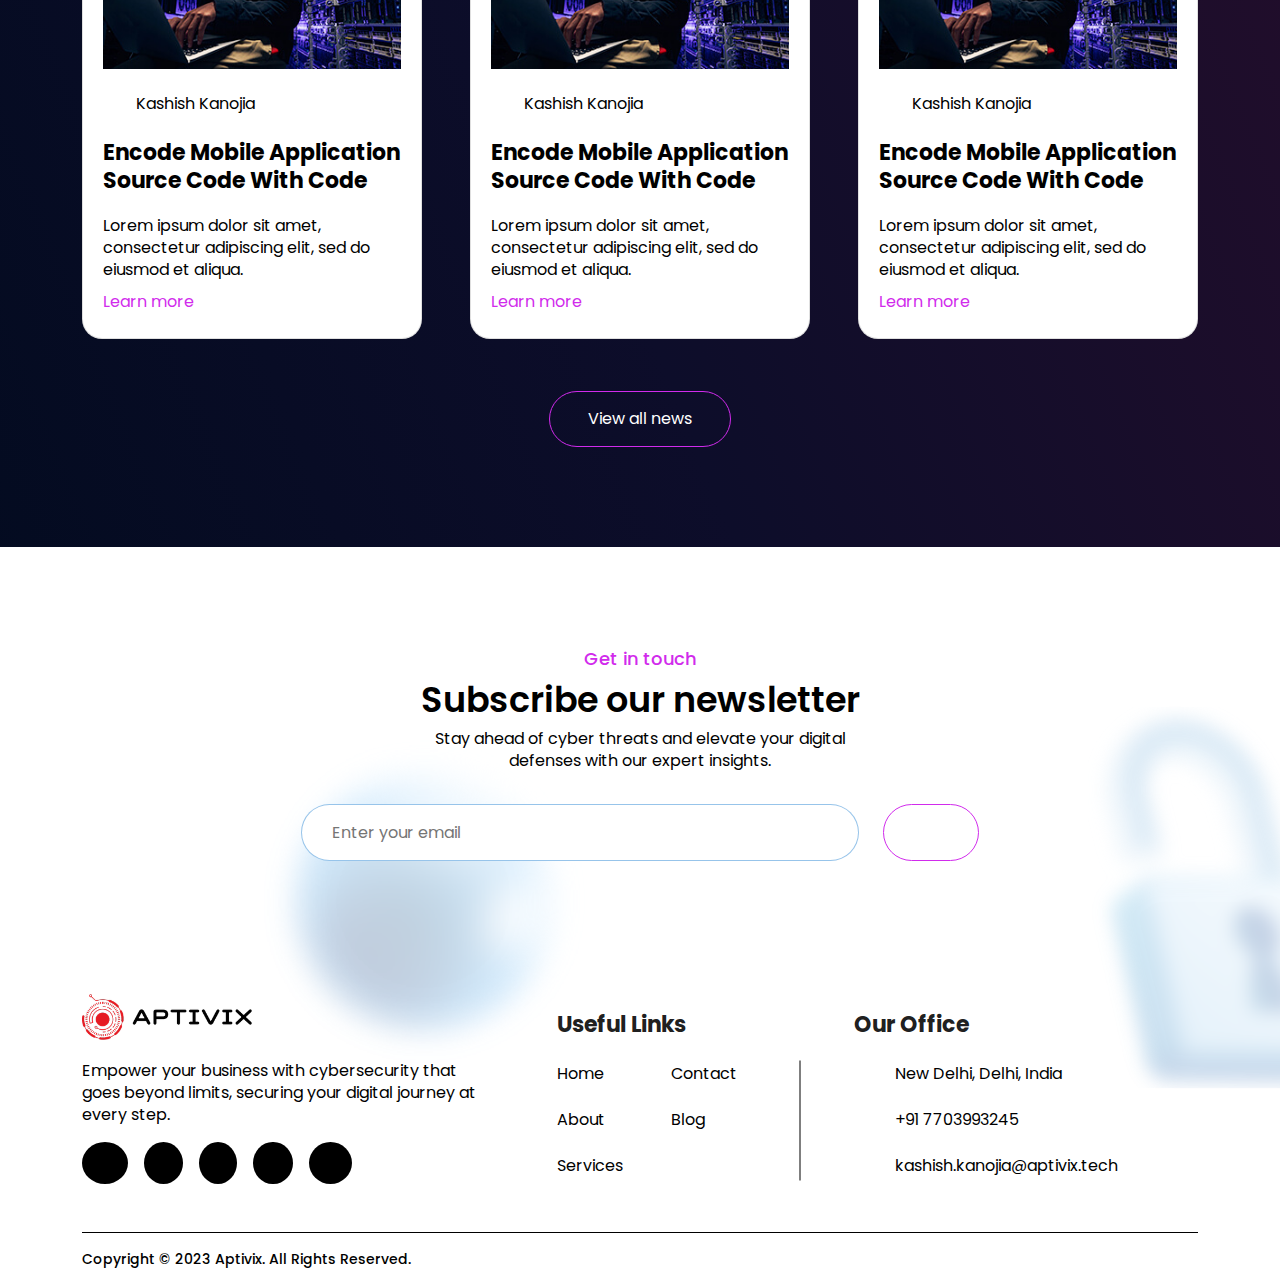
==== commit 728546ba: "Update index.html" ====
--- a/index.html
+++ b/index.html
@@ -534,15 +534,15 @@
                         <h4>Our Office</h4>
                         <div class="d-flex align-items-center gap-4 mt-4">
                             <i class="fa-sharp fa-solid fa-house"></i>
-                            <p class="p-0">Plaza x , xy floor, street, xyz</p>
+                            <p class="p-0">New Delhi, Delhi, India</p>
                         </div>
                         <div class="d-flex align-items-center gap-4 mt-4">
                             <i class="fa-sharp fa-solid fa-phone"></i>
-                            <p class="p-0">+123-456-7890</p>
+                            <p class="p-0">+91 7703993245</p>
                         </div>
                         <div class="d-flex align-items-center gap-4 mt-4">
                             <i class="fa-solid fa-envelope"></i>
-                            <p class="p-0">yourname@email.com</p>
+                            <p class="p-0">kashish.kanojia@aptivix.tech</p>
                         </div>
                     </div>
                 </div>
